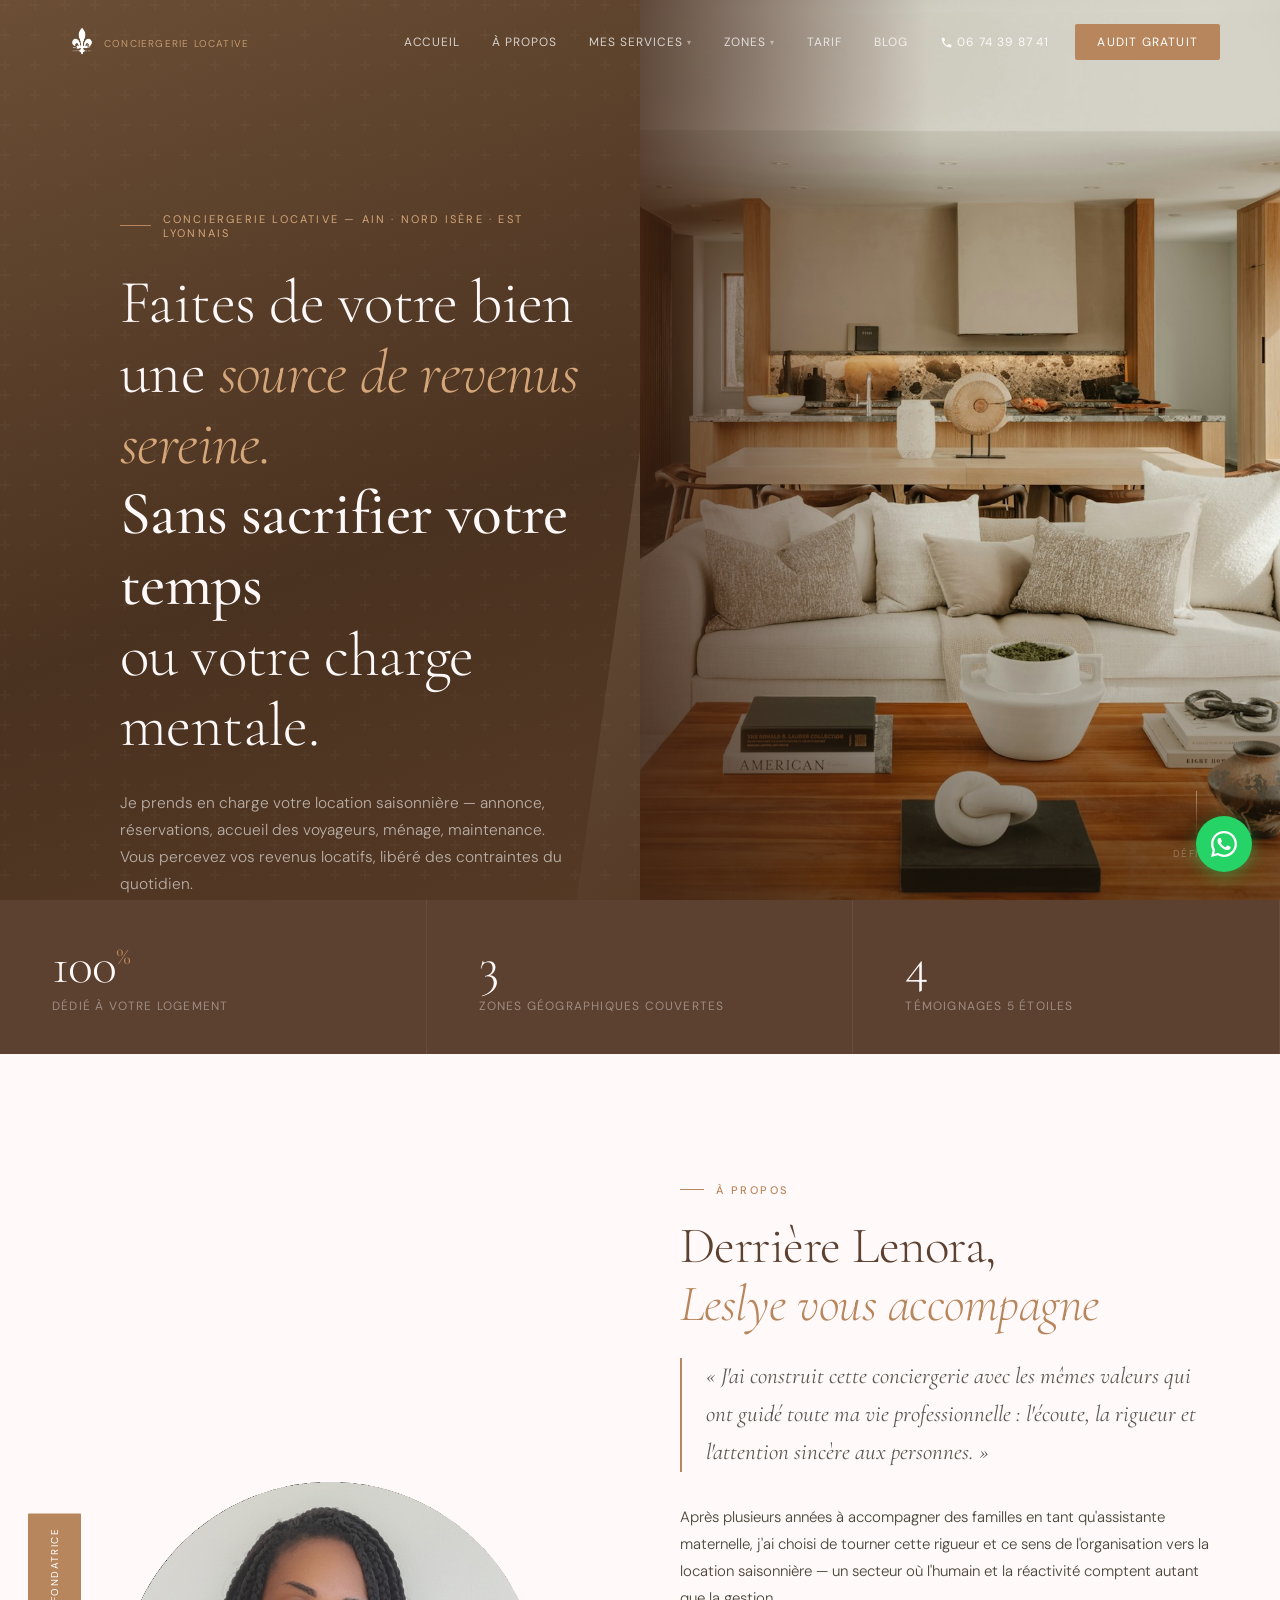
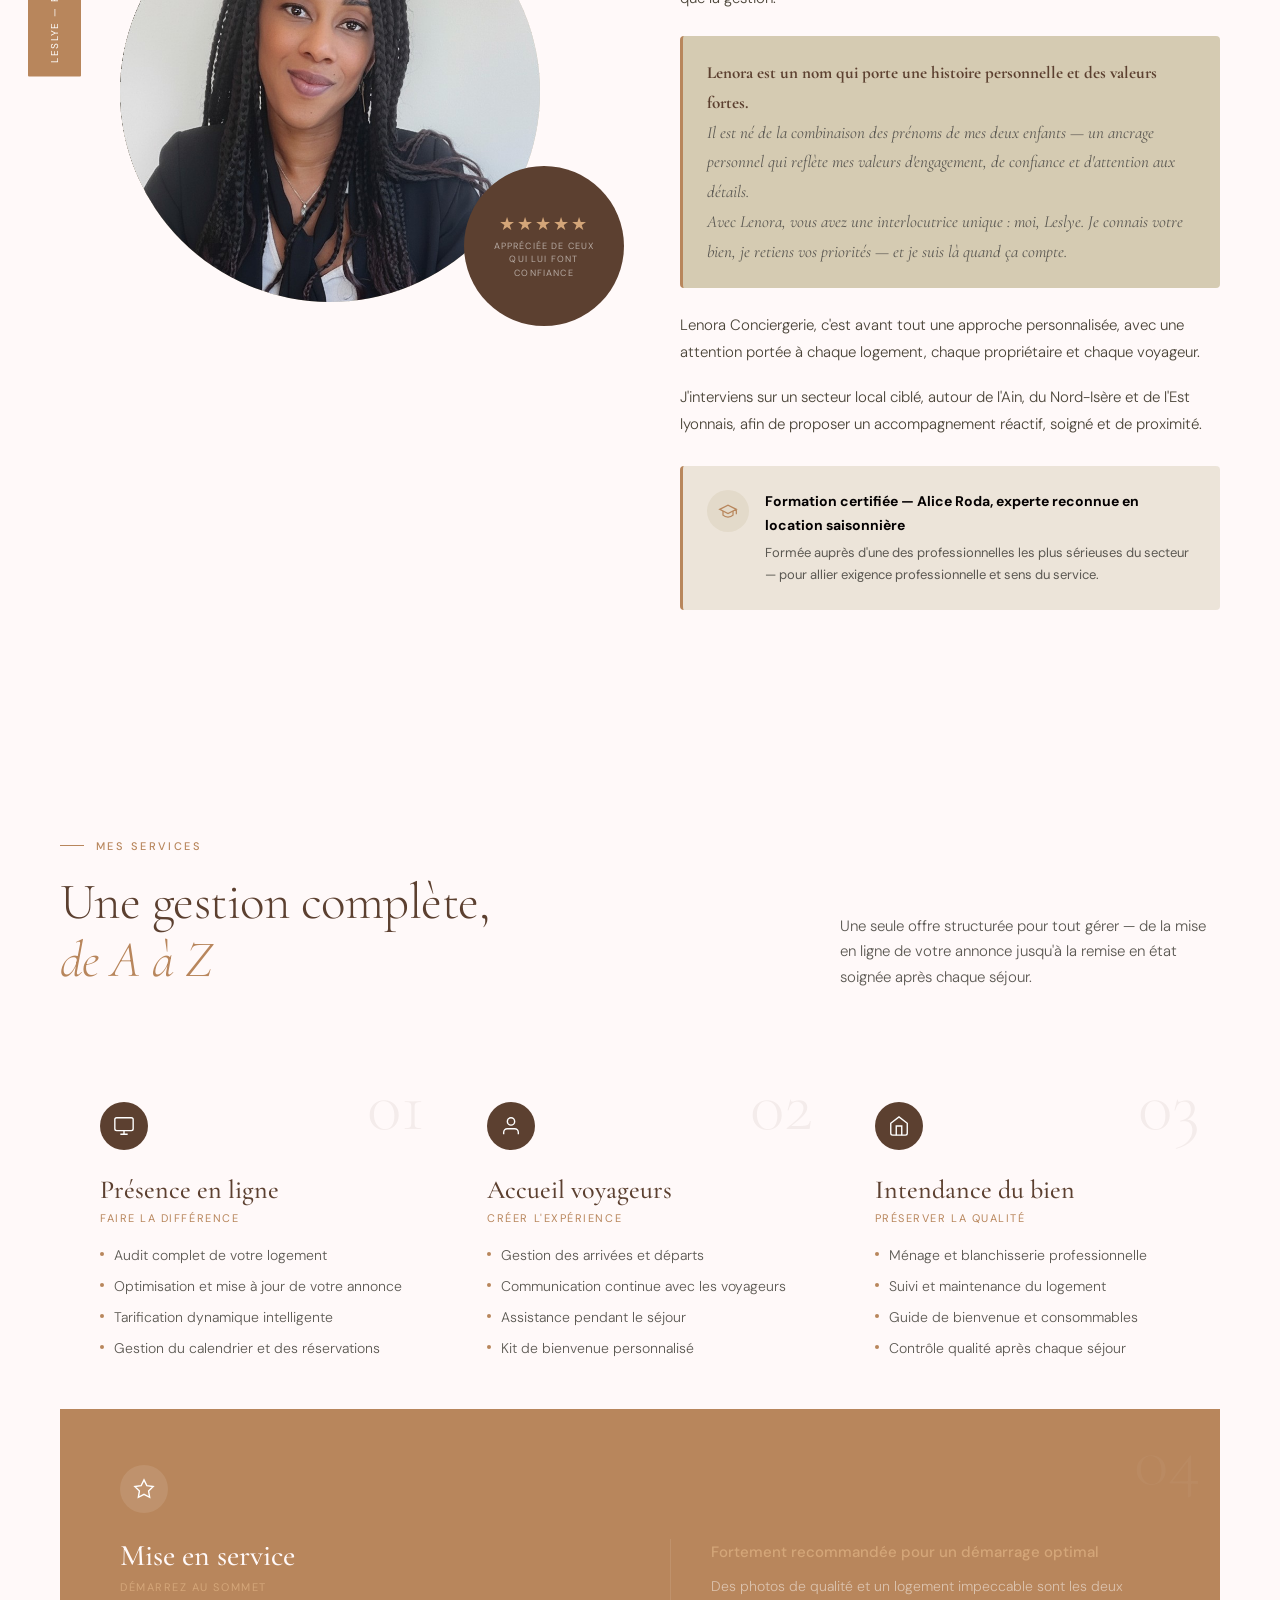
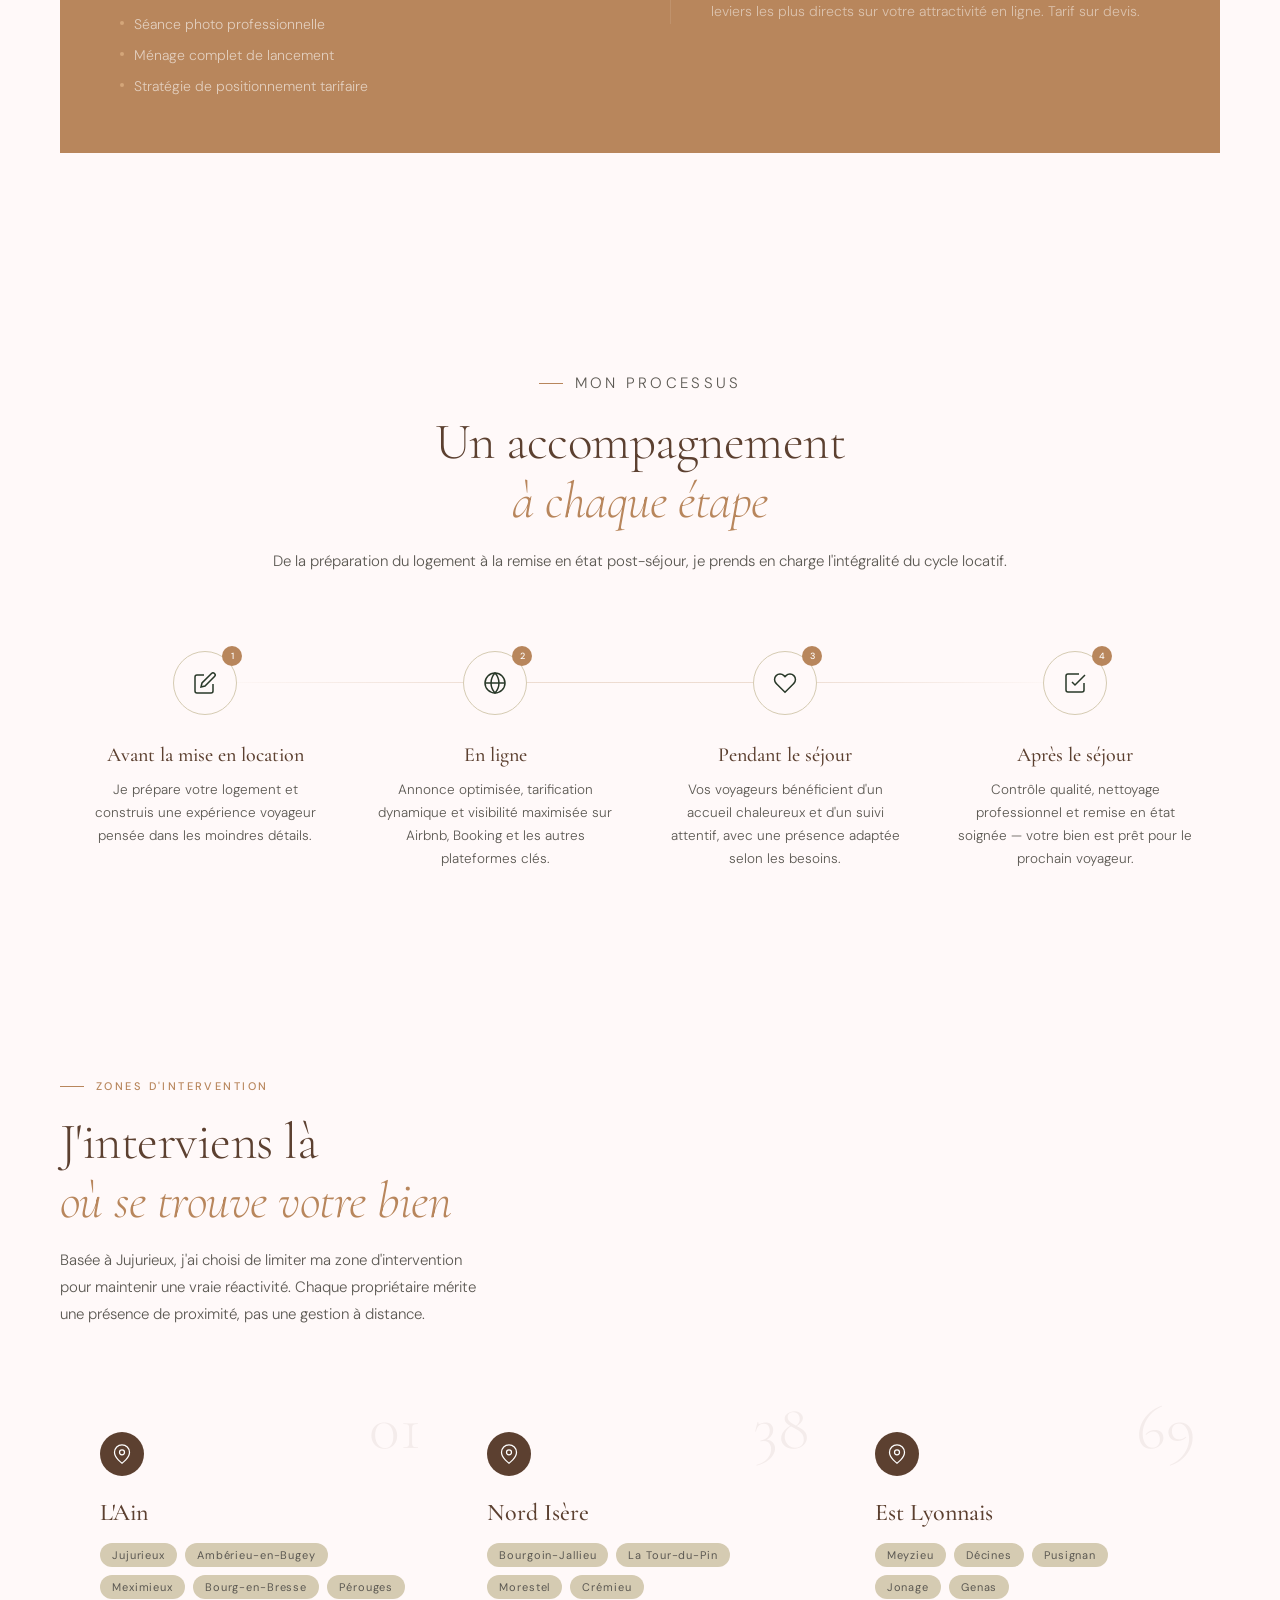
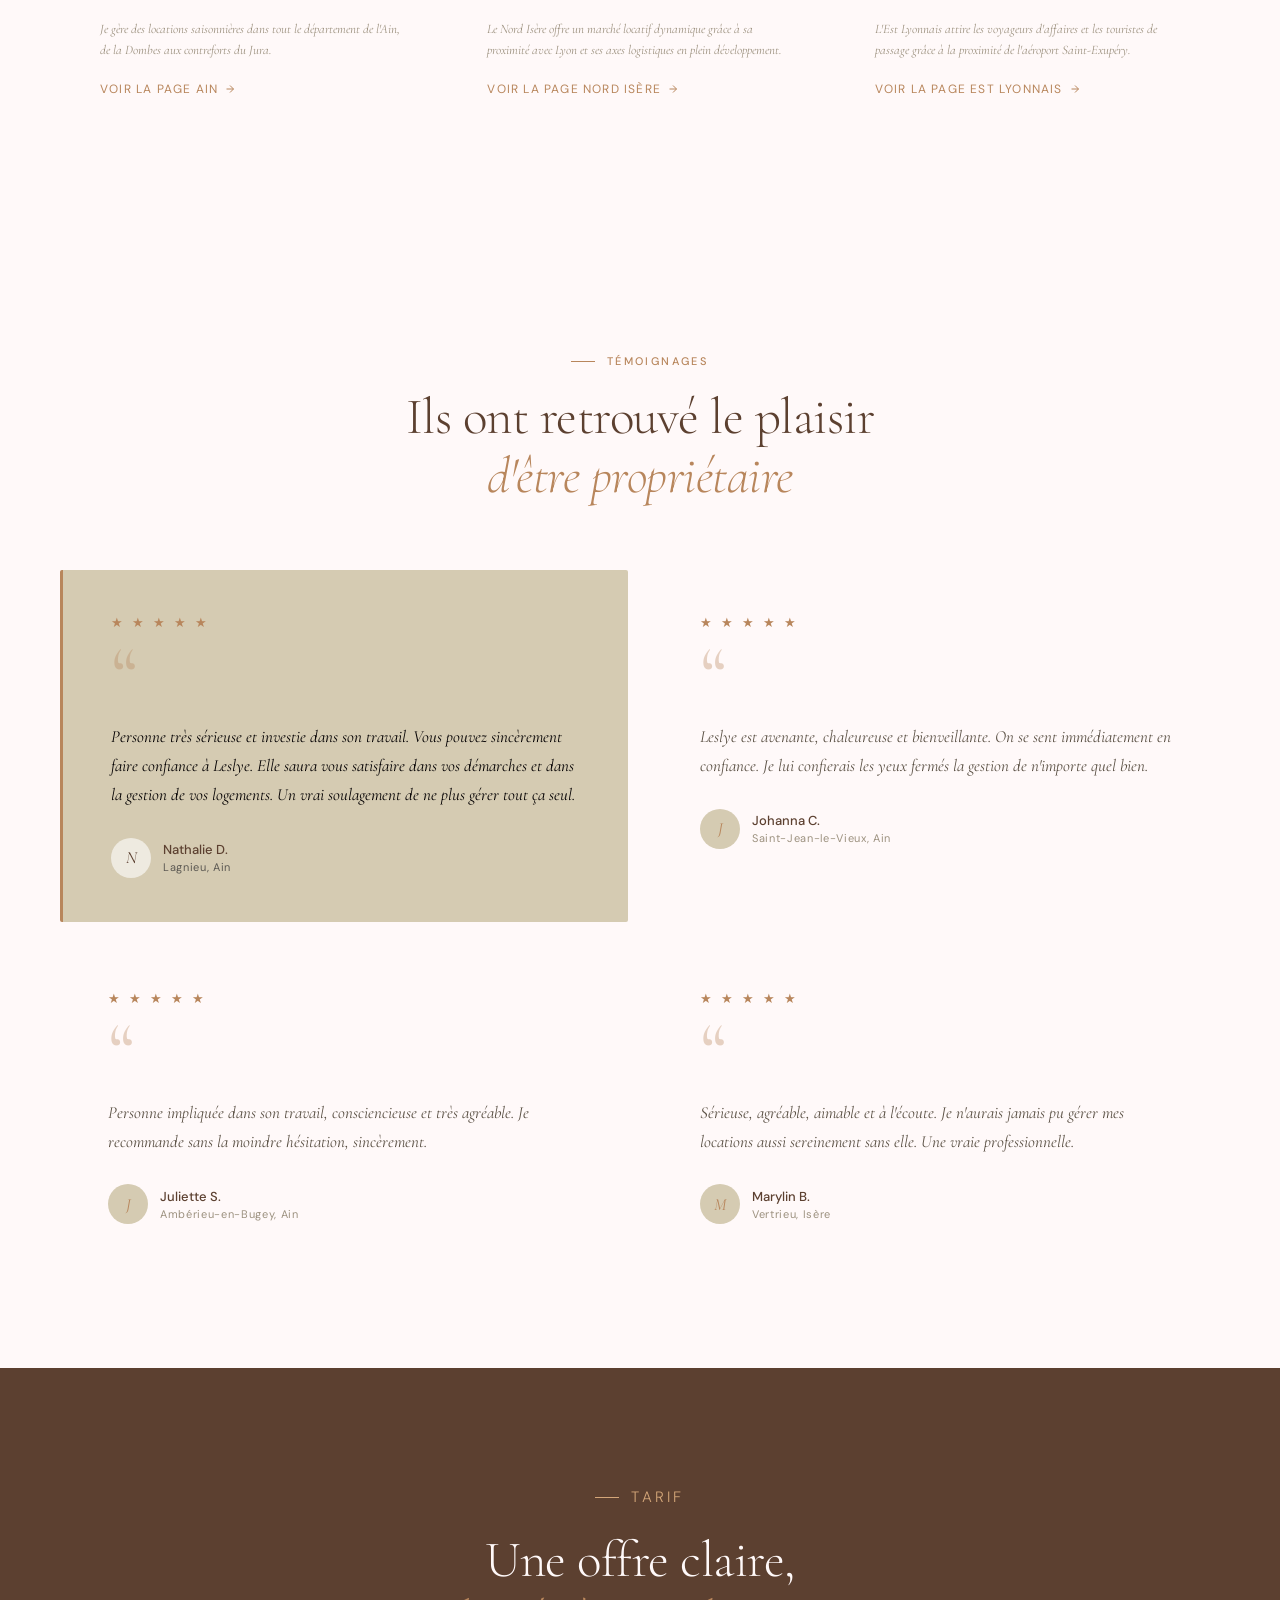
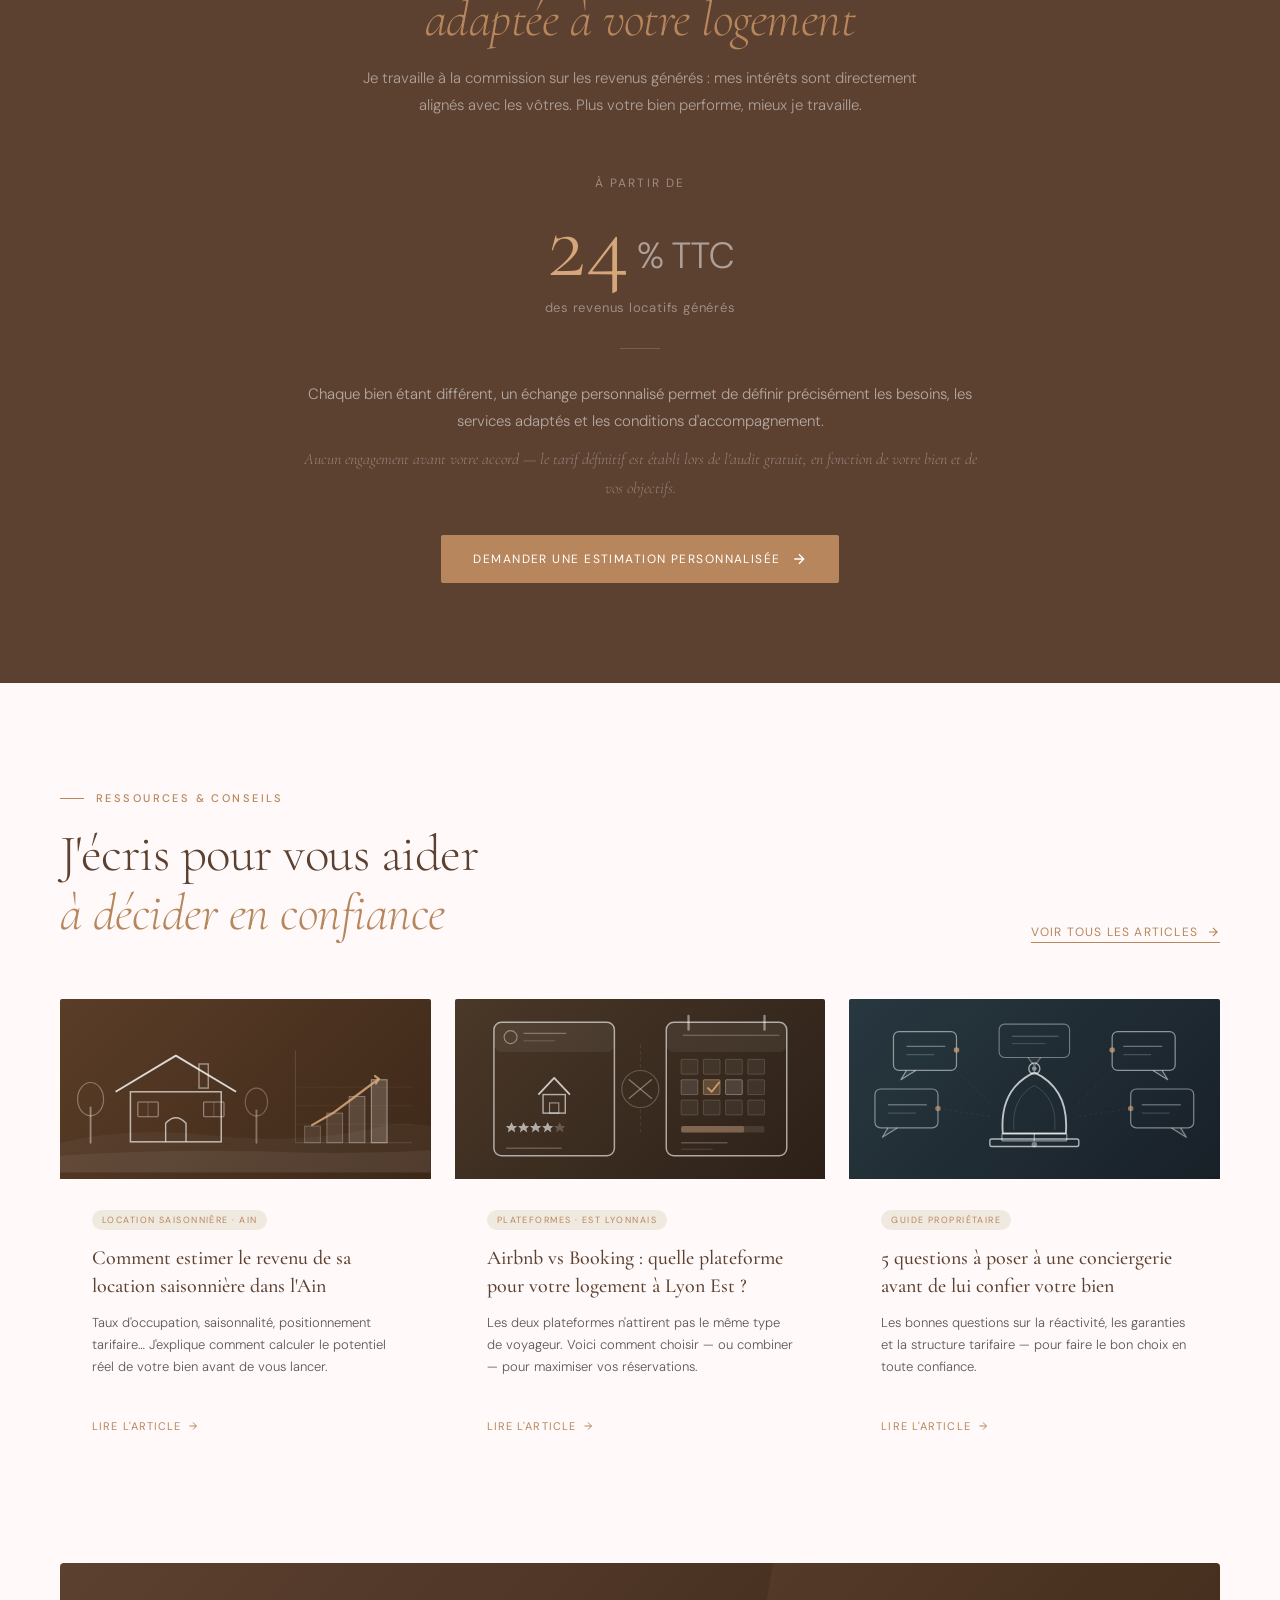
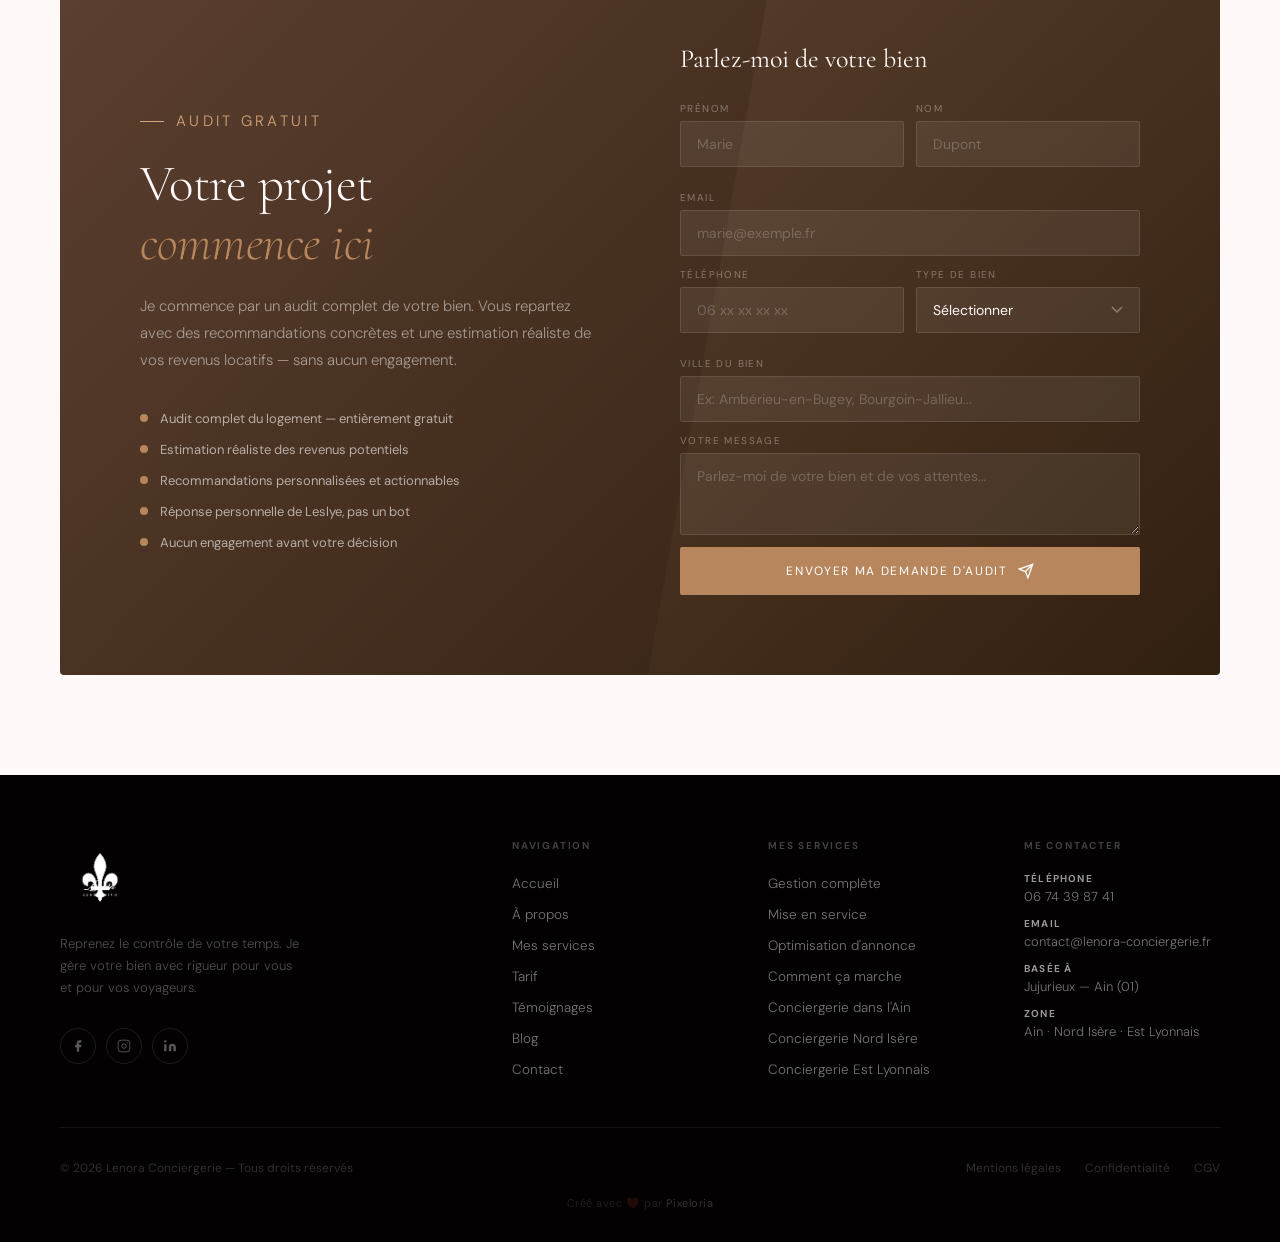
==== index.html @ e18c7d82 "fix: corrections éditoriales + cohérence palette couleurs Éditorial (transparence / crédibilité) : -" ====
<!doctype html>
<html lang="fr">
<head>
  <meta charset="UTF-8" />
  <meta name="viewport" content="width=device-width, initial-scale=1.0" />
  <title>Lenora Conciergerie | Gestion Locative Courte Durée — Ain, Nord Isère, Est Lyonnais</title>
  <meta name="description" content="Conciergerie spécialisée en location courte durée dans l'Ain, le Nord Isère et l'Est Lyonnais. Annonce, accueil voyageurs, ménage, maintenance — une gestion complète et rigoureuse. Audit gratuit." />
  <meta name="robots" content="index, follow" />
  <link rel="canonical" href="https://lenora-conciergerie.fr/" />
  <meta property="og:type" content="website" />
  <meta property="og:title" content="Lenora Conciergerie | Gestion Locative — Ain, Nord Isère, Est Lyonnais" />
  <meta property="og:description" content="Conciergerie locative pour votre location saisonnière. De l'annonce au check-out, je prends en charge chaque étape." />
  <meta property="og:url" content="https://lenora-conciergerie.fr/" />
  <meta property="og:image" content="https://lenora-conciergerie.fr/images/og-accueil.jpg" />
  <meta property="og:locale" content="fr_FR" />
  <link rel="icon" href="images/logo-square.jpg" type="image/jpeg" />
  <link rel="apple-touch-icon" href="images/logo-square.jpg" />
  <link rel="preconnect" href="https://fonts.googleapis.com" />
  <link rel="preconnect" href="https://fonts.gstatic.com" crossorigin />
  <link href="https://fonts.googleapis.com/css2?family=Cormorant+Garamond:ital,wght@0,300;0,400;0,500;0,600;1,300;1,400;1,500&family=DM+Sans:wght@300;400;500&display=swap" rel="stylesheet" />
  <link rel="stylesheet" href="styles.css" />
  <!-- Vercel Web Analytics -->
  <script>
    window.va = window.va || function () { (window.vaq = window.vaq || []).push(arguments); };
  </script>
  <script defer src="/_vercel/insights/script.js"></script>
  <script type="application/ld+json">
  {
    "@context": "https://schema.org",
    "@type": "LocalBusiness",
    "name": "Lenora Conciergerie",
    "description": "Conciergerie spécialisée en gestion de locations saisonnières dans l'Ain, le Nord Isère et l'Est Lyonnais.",
    "url": "https://lenora-conciergerie.fr",
    "telephone": "0674398741",
    "email": "contact@lenora-conciergerie.fr",
    "address": {
      "@type": "PostalAddress",
      "addressLocality": "Jujurieux",
      "addressRegion": "Ain",
      "addressCountry": "FR"
    },
    "areaServed": [
      { "@type": "AdministrativeArea", "name": "Ain" },
      { "@type": "AdministrativeArea", "name": "Nord Isère" },
      { "@type": "AdministrativeArea", "name": "Est Lyonnais" }
    ],
    "serviceType": "Conciergerie location saisonnière",
    "founder": { "@type": "Person", "name": "Leslye" },
    "sameAs": [
      "https://www.facebook.com/share/1AVm18bdvt/?mibextid=wwXIfr",
      "https://www.instagram.com/lenora.conciergerie/"
    ]
  }
  </script>
</head>
<body>

<nav id="mainNav">
  <a href="index.html" class="nav-logo">
    <img src="images/logo-full.png" alt="Lenora Conciergerie">
    <span class="nav-logo-tagline">Conciergerie locative</span>
  </a>
  <ul class="nav-links">
    <li><a href="index.html" class="active">Accueil</a></li>
    <li><a href="#about">À propos</a></li>
    <li>
      <a href="services.html">Mes services <span class="nav-arrow">&#9662;</span></a>
      <div class="nav-dropdown">
        <div class="drop-section">Prestations</div>
        <a href="services.html">Gestion complète</a>
        <a href="services.html#mise-en-service">Mise en service</a>
        <a href="services.html">Optimisation d'annonce</a>
        <a href="methode.html">Comment ça marche</a>
        <div class="drop-sep"></div>
        <a href="#tarifs">Voir les tarifs &rarr;</a>
      </div>
    </li>
    <li>
      <a href="#zones">Zones <span class="nav-arrow">&#9662;</span></a>
      <div class="nav-dropdown">
        <div class="drop-section">Pages locales SEO</div>
        <a href="ain.html">Conciergerie dans l'Ain</a>
        <a href="nord-isere.html">Conciergerie Nord Isère</a>
        <a href="est-lyonnais.html">Conciergerie Est Lyonnais</a>
      </div>
    </li>
    <li><a href="#tarifs">Tarif</a></li>
    <li><a href="#blog">Blog</a></li>
    <li><a href="tel:+33674398741" class="nav-phone"><svg width="13" height="13" viewBox="0 0 24 24" fill="currentColor" aria-hidden="true"><path d="M6.6 10.8c1.4 2.8 3.8 5.1 6.6 6.6l2.2-2.2c.3-.3.7-.4 1-.2 1.1.4 2.3.6 3.6.6.6 0 1 .4 1 1V20c0 .6-.4 1-1 1-9.4 0-17-7.6-17-17 0-.6.4-1 1-1h3.5c.6 0 1 .4 1 1 0 1.3.2 2.5.6 3.6.1.3 0 .7-.2 1L6.6 10.8z"/></svg>06 74 39 87 41</a></li>
    <li><a href="contact.html" class="nav-cta">Audit gratuit</a></li>
  </ul>
  <button class="nav-hamburger" id="navHamburger" aria-label="Ouvrir le menu" aria-expanded="false">
    <span></span><span></span><span></span>
  </button>
</nav>

<div class="nav-mobile-overlay" id="mobileOverlay">
  <ul class="nav-mobile-links">
    <li><a href="index.html" onclick="closeMobile()">Accueil</a></li>
    <li><a href="#about" onclick="closeMobile()">À propos</a></li>
    <li>
      <a href="services.html" onclick="toggleMobileSub(event,'sub-services')">
        Mes services <span class="mobile-chevron" id="chev-services">&#9662;</span>
      </a>
      <div class="mobile-sub" id="sub-services">
        <a href="services.html" onclick="closeMobile()">Gestion complète</a>
        <a href="services.html#mise-en-service" onclick="closeMobile()">Mise en service</a>
        <a href="services.html" onclick="closeMobile()">Optimisation d'annonce</a>
        <a href="methode.html" onclick="closeMobile()">Comment ça marche</a>
        <a href="#tarifs" onclick="closeMobile()">Voir les tarifs</a>
      </div>
    </li>
    <li>
      <a href="#zones" onclick="toggleMobileSub(event,'sub-zones')">
        Zones <span class="mobile-chevron" id="chev-zones">&#9662;</span>
      </a>
      <div class="mobile-sub" id="sub-zones">
        <a href="ain.html" onclick="closeMobile()">Conciergerie dans l'Ain</a>
        <a href="nord-isere.html" onclick="closeMobile()">Conciergerie Nord Isère</a>
        <a href="est-lyonnais.html" onclick="closeMobile()">Conciergerie Est Lyonnais</a>
      </div>
    </li>
    <li><a href="#tarifs" onclick="closeMobile()">Tarif</a></li>
    <li><a href="#blog" onclick="closeMobile()">Blog</a></li>
  </ul>
  <a href="contact.html" class="nav-mobile-cta" onclick="closeMobile()">
    Audit gratuit
    <svg width="14" height="14" viewBox="0 0 24 24" fill="none" stroke="currentColor" stroke-width="2"><path d="M5 12h14M12 5l7 7-7 7"/></svg>
  </a>
</div>
<section class="hero">
  <div class="hero-bg"></div>
  <div class="hero-image-block">
    <img src="images/hero-property.jpg" alt="Logement chaleureux géré par Lenora Conciergerie" class="hero-property-img">
  </div>
  <div class="hero-content">
    <p class="hero-eyebrow">Conciergerie locative — Ain · Nord Isère · Est Lyonnais</p>
    <h1>Faites de votre bien<br>une <em>source de revenus sereine.</em><br><strong>Sans sacrifier votre temps</strong><br>ou votre charge mentale.</h1>
    <p class="hero-sub">Je prends en charge votre location saisonnière — annonce, réservations, accueil des voyageurs, ménage, maintenance. Vous percevez vos revenus locatifs, libéré des contraintes du quotidien.</p>
    <div class="hero-actions">
      <a href="contact.html" class="btn-primary">
        Demander mon audit gratuit
        <svg width="16" height="16" viewBox="0 0 24 24" fill="none" stroke="currentColor" stroke-width="2"><path d="M5 12h14M12 5l7 7-7 7"/></svg>
      </a>
      <a href="#about" class="btn-ghost">Découvrir mon histoire</a>
    </div>
  </div>
  <div class="hero-scroll"><div class="scroll-line"></div>Défiler</div>
</section>

<div class="stats-strip">
  <div class="stat-item">
    <div class="stat-num">100<sup>%</sup></div>
    <div class="stat-label">Dédié à votre logement</div>
  </div>
  <div class="stat-item">
    <div class="stat-num">3</div>
    <div class="stat-label">Zones géographiques couvertes</div>
  </div>
  <div class="stat-item">
    <div class="stat-num">4</div>
    <div class="stat-label">témoignages 5 étoiles</div>
  </div>
</div>
<section class="about" id="about">
  <div class="about-image-col">
    <div class="about-label-block">Leslye — Fondatrice</div>
    <div class="about-portrait">
      <img src="images/leslye-portrait.jpg" alt="Leslye Consel, fondatrice de Lenora Conciergerie" class="about-portrait-img">
    </div>
    <div class="about-badge">
      <div class="about-badge-stars">&#9733;&#9733;&#9733;&#9733;&#9733;</div>
      <div class="about-badge-label">Appréciée de ceux<br>qui lui font confiance</div>
    </div>
  </div>
  <div class="about-content">
    <p class="section-label">À propos</p>
    <h2 class="serif">Derrière Lenora,<br><em>Leslye vous accompagne</em></h2>
    <p class="about-intro">« J'ai construit cette conciergerie avec les mêmes valeurs qui ont guidé toute ma vie professionnelle : l'écoute, la rigueur et l'attention sincère aux personnes. »</p>
    <p class="about-body">Après plusieurs années à accompagner des familles en tant qu'assistante maternelle, j'ai choisi de tourner cette rigueur et ce sens de l'organisation vers la location saisonnière — un secteur où l'humain et la réactivité comptent autant que la gestion.</p>
    <div class="about-name-story">
      <p><strong>Lenora est un nom qui porte une histoire personnelle et des valeurs fortes.</strong></p>
      <p>Il est né de la combinaison des prénoms de mes deux enfants — un ancrage personnel qui reflète mes valeurs d'engagement, de confiance et d'attention aux détails.</p>
      <p>Avec Lenora, vous avez une interlocutrice unique : moi, Leslye. Je connais votre bien, je retiens vos priorités — et je suis là quand ça compte.</p>
    </div>
    <p class="about-body">Lenora Conciergerie, c'est avant tout une approche personnalisée, avec une attention portée à chaque logement, chaque propriétaire et chaque voyageur.</p>
    <p class="about-body">J'interviens sur un secteur local ciblé, autour de l'Ain, du Nord-Isère et de l'Est lyonnais, afin de proposer un accompagnement réactif, soigné et de proximité.</p>
    <div class="about-formation">
      <div class="formation-icon">
        <svg width="20" height="20" viewBox="0 0 24 24" fill="none" stroke="currentColor" stroke-width="1.5">
          <path d="M22 10v6M2 10l10-5 10 5-10 5z"/><path d="M6 12v5c3 3 9 3 12 0v-5"/>
        </svg>
      </div>
      <div class="formation-text">
        <strong>Formation certifiée — Alice Roda, experte reconnue en location saisonnière</strong>
        Formée auprès d'une des professionnelles les plus sérieuses du secteur — pour allier exigence professionnelle et sens du service.
      </div>
    </div>
  </div>
</section>
<section class="services" id="services">
  <div class="services-header">
    <div>
      <p class="section-label">Mes services</p>
      <h2 class="serif">Une gestion complète,<br><em>de A à Z</em></h2>
    </div>
    <p class="services-sub">Une seule offre structurée pour tout gérer — de la mise en ligne de votre annonce jusqu'à la remise en état soignée après chaque séjour.</p>
  </div>
  <div class="services-grid">
    <div class="service-card">
      <div class="service-num">01</div>
      <div class="service-icon">
        <svg width="22" height="22" viewBox="0 0 24 24" fill="none" stroke="white" stroke-width="1.5"><rect x="2" y="3" width="20" height="14" rx="2"/><path d="M8 21h8M12 17v4"/></svg>
      </div>
      <h3>Présence en ligne</h3>
      <p class="service-sub-label">Faire la différence</p>
      <ul class="service-list">
        <li>Audit complet de votre logement</li>
        <li>Optimisation et mise à jour de votre annonce</li>
        <li>Tarification dynamique intelligente</li>
        <li>Gestion du calendrier et des réservations</li>
      </ul>
    </div>
    <div class="service-card">
      <div class="service-num">02</div>
      <div class="service-icon">
        <svg width="22" height="22" viewBox="0 0 24 24" fill="none" stroke="white" stroke-width="1.5"><path d="M20 21v-2a4 4 0 0 0-4-4H8a4 4 0 0 0-4 4v2"/><circle cx="12" cy="7" r="4"/></svg>
      </div>
      <h3>Accueil voyageurs</h3>
      <p class="service-sub-label">Créer l'expérience</p>
      <ul class="service-list">
        <li>Gestion des arrivées et départs</li>
        <li>Communication continue avec les voyageurs</li>
        <li>Assistance pendant le séjour</li>
        <li>Kit de bienvenue personnalisé</li>
      </ul>
    </div>
    <div class="service-card">
      <div class="service-num">03</div>
      <div class="service-icon">
        <svg width="22" height="22" viewBox="0 0 24 24" fill="none" stroke="white" stroke-width="1.5"><path d="M3 9l9-7 9 7v11a2 2 0 0 1-2 2H5a2 2 0 0 1-2-2z"/><polyline points="9,22 9,12 15,12 15,22"/></svg>
      </div>
      <h3>Intendance du bien</h3>
      <p class="service-sub-label">Préserver la qualité</p>
      <ul class="service-list">
        <li>Ménage et blanchisserie professionnelle</li>
        <li>Suivi et maintenance du logement</li>
        <li>Guide de bienvenue et consommables</li>
        <li>Contrôle qualité après chaque séjour</li>
      </ul>
    </div>
    <div class="service-card service-card-wide" id="mise-en-service">
      <div>
        <div class="service-num">04</div>
        <div class="service-icon" style="background:rgba(255,255,255,0.1);">
          <svg width="22" height="22" viewBox="0 0 24 24" fill="none" stroke="white" stroke-width="1.5"><polygon points="12,2 15.09,8.26 22,9.27 17,14.14 18.18,21.02 12,17.77 5.82,21.02 7,14.14 2,9.27 8.91,8.26"/></svg>
        </div>
        <h3>Mise en service</h3>
        <p class="service-sub-label">Démarrez au sommet</p>
        <ul class="service-list">
          <li>Séance photo professionnelle</li>
          <li>Ménage complet de lancement</li>
          <li>Stratégie de positionnement tarifaire</li>
        </ul>
      </div>
      <div class="wide-right">
        <strong>Fortement recommandée pour un démarrage optimal</strong>
        Des photos de qualité et un logement impeccable sont les deux leviers les plus directs sur votre attractivité en ligne. Tarif sur devis.
      </div>
    </div>
  </div>
</section>
<section class="process" id="process">
  <div class="process-header">
    <p class="section-label">Mon processus</p>
    <h2 class="serif">Un accompagnement<br><em>à chaque étape</em></h2>
    <p>De la préparation du logement à la remise en état post-séjour, je prends en charge l'intégralité du cycle locatif.</p>
  </div>
  <div class="process-steps">
    <div class="process-step">
      <div class="step-circle">
        <span class="step-num">1</span>
        <svg width="24" height="24" viewBox="0 0 24 24" fill="none" stroke="#283828" stroke-width="1.5"><path d="M11 4H4a2 2 0 0 0-2 2v14a2 2 0 0 0 2 2h14a2 2 0 0 0 2-2v-7"/><path d="M18.5 2.5a2.121 2.121 0 0 1 3 3L12 15l-4 1 1-4 9.5-9.5z"/></svg>
      </div>
      <h4>Avant la mise en location</h4>
      <p>Je prépare votre logement et construis une expérience voyageur pensée dans les moindres détails.</p>
    </div>
    <div class="process-step">
      <div class="step-circle">
        <span class="step-num">2</span>
        <svg width="24" height="24" viewBox="0 0 24 24" fill="none" stroke="#283828" stroke-width="1.5"><circle cx="12" cy="12" r="10"/><path d="M2 12h20M12 2a15.3 15.3 0 0 1 4 10 15.3 15.3 0 0 1-4 10 15.3 15.3 0 0 1-4-10 15.3 15.3 0 0 1 4-10z"/></svg>
      </div>
      <h4>En ligne</h4>
      <p>Annonce optimisée, tarification dynamique et visibilité maximisée sur Airbnb, Booking et les autres plateformes clés.</p>
    </div>
    <div class="process-step">
      <div class="step-circle">
        <span class="step-num">3</span>
        <svg width="24" height="24" viewBox="0 0 24 24" fill="none" stroke="#283828" stroke-width="1.5"><path d="M20.84 4.61a5.5 5.5 0 0 0-7.78 0L12 5.67l-1.06-1.06a5.5 5.5 0 0 0-7.78 7.78l1.06 1.06L12 21.23l7.78-7.78 1.06-1.06a5.5 5.5 0 0 0 0-7.78z"/></svg>
      </div>
      <h4>Pendant le séjour</h4>
      <p>Vos voyageurs bénéficient d'un accueil chaleureux et d'un suivi attentif, avec une présence adaptée selon les besoins.</p>
    </div>
    <div class="process-step">
      <div class="step-circle">
        <span class="step-num">4</span>
        <svg width="24" height="24" viewBox="0 0 24 24" fill="none" stroke="#283828" stroke-width="1.5"><polyline points="9,11 12,14 22,4"/><path d="M21 12v7a2 2 0 0 1-2 2H5a2 2 0 0 1-2-2V5a2 2 0 0 1 2-2h11"/></svg>
      </div>
      <h4>Après le séjour</h4>
      <p>Contrôle qualité, nettoyage professionnel et remise en état soignée — votre bien est prêt pour le prochain voyageur.</p>
    </div>
  </div>
</section>

<section class="zones" id="zones">
  <div class="zones-header">
    <div>
      <p class="section-label">Zones d'intervention</p>
      <h2 class="serif">J'interviens là<br><em>où se trouve votre bien</em></h2>
      <p class="zones-intro">Basée à Jujurieux, j'ai choisi de limiter ma zone d'intervention pour maintenir une vraie réactivité. Chaque propriétaire mérite une présence de proximité, pas une gestion à distance.</p>
    </div>
  </div>
  <div class="zones-grid">
    <div class="zone-card">
      <div class="zone-dept">01</div>
      <div class="zone-icon">
        <svg width="20" height="20" viewBox="0 0 24 24" fill="none" stroke="white" stroke-width="1.5"><path d="M21 10c0 7-9 13-9 13s-9-6-9-13a9 9 0 0 1 18 0z"/><circle cx="12" cy="10" r="3"/></svg>
      </div>
      <h3>L'Ain</h3>
      <div class="zone-cities">
        <span class="zone-city">Jujurieux</span>
        <span class="zone-city">Ambérieu-en-Bugey</span>
        <span class="zone-city">Meximieux</span>
        <span class="zone-city">Bourg-en-Bresse</span>
        <span class="zone-city">Pérouges</span>
      </div>
      <p class="zone-seo-note">Je gère des locations saisonnières dans tout le département de l'Ain, de la Dombes aux contreforts du Jura.</p>
      <a href="ain.html" class="zone-link">Voir la page Ain <svg width="12" height="12" viewBox="0 0 24 24" fill="none" stroke="currentColor" stroke-width="2"><path d="M5 12h14M12 5l7 7-7 7"/></svg></a>
    </div>
    <div class="zone-card">
      <div class="zone-dept">38</div>
      <div class="zone-icon">
        <svg width="20" height="20" viewBox="0 0 24 24" fill="none" stroke="white" stroke-width="1.5"><path d="M21 10c0 7-9 13-9 13s-9-6-9-13a9 9 0 0 1 18 0z"/><circle cx="12" cy="10" r="3"/></svg>
      </div>
      <h3>Nord Isère</h3>
      <div class="zone-cities">
        <span class="zone-city">Bourgoin-Jallieu</span>
        <span class="zone-city">La Tour-du-Pin</span>
        <span class="zone-city">Morestel</span>
        <span class="zone-city">Crémieu</span>
      </div>
      <p class="zone-seo-note">Le Nord Isère offre un marché locatif dynamique grâce à sa proximité avec Lyon et ses axes logistiques en plein développement.</p>
      <a href="nord-isere.html" class="zone-link">Voir la page Nord Isère <svg width="12" height="12" viewBox="0 0 24 24" fill="none" stroke="currentColor" stroke-width="2"><path d="M5 12h14M12 5l7 7-7 7"/></svg></a>
    </div>
    <div class="zone-card">
      <div class="zone-dept">69</div>
      <div class="zone-icon">
        <svg width="20" height="20" viewBox="0 0 24 24" fill="none" stroke="white" stroke-width="1.5"><path d="M21 10c0 7-9 13-9 13s-9-6-9-13a9 9 0 0 1 18 0z"/><circle cx="12" cy="10" r="3"/></svg>
      </div>
      <h3>Est Lyonnais</h3>
      <div class="zone-cities">
        <span class="zone-city">Meyzieu</span>
        <span class="zone-city">Décines</span>
        <span class="zone-city">Pusignan</span>
        <span class="zone-city">Jonage</span>
        <span class="zone-city">Genas</span>
      </div>
      <p class="zone-seo-note">L'Est Lyonnais attire les voyageurs d'affaires et les touristes de passage grâce à la proximité de l'aéroport Saint-Exupéry.</p>
      <a href="est-lyonnais.html" class="zone-link">Voir la page Est Lyonnais <svg width="12" height="12" viewBox="0 0 24 24" fill="none" stroke="currentColor" stroke-width="2"><path d="M5 12h14M12 5l7 7-7 7"/></svg></a>
    </div>
  </div>
</section>
<section class="testimonials" id="avis">
  <div class="testimonials-header">
    <p class="section-label">Témoignages</p>
    <h2 class="serif">Ils ont retrouvé le plaisir<br><em>d'être propriétaire</em></h2>
  </div>
  <div class="testimonials-grid">
    <div class="testimonial-card featured">
      <div class="stars">&#9733; &#9733; &#9733; &#9733; &#9733;</div>
      <span class="quote-mark">“</span>
      <p class="testimonial-text">Personne très sérieuse et investie dans son travail. Vous pouvez sincèrement faire confiance à Leslye. Elle saura vous satisfaire dans vos démarches et dans la gestion de vos logements. Un vrai soulagement de ne plus gérer tout ça seul.</p>
      <div class="testimonial-author">
        <div class="author-avatar">N</div>
        <div>
          <div class="testimonial-name">Nathalie D.</div>
          <div class="testimonial-role">Lagnieu, Ain</div>
        </div>
      </div>
    </div>
    <div class="testimonial-card">
      <div class="stars">&#9733; &#9733; &#9733; &#9733; &#9733;</div>
      <span class="quote-mark">“</span>
      <p class="testimonial-text">Leslye est avenante, chaleureuse et bienveillante. On se sent immédiatement en confiance. Je lui confierais les yeux fermés la gestion de n'importe quel bien.</p>
      <div class="testimonial-author">
        <div class="author-avatar">J</div>
        <div>
          <div class="testimonial-name">Johanna C.</div>
          <div class="testimonial-role">Saint-Jean-le-Vieux, Ain</div>
        </div>
      </div>
    </div>
    <div class="testimonial-card">
      <div class="stars">&#9733; &#9733; &#9733; &#9733; &#9733;</div>
      <span class="quote-mark">“</span>
      <p class="testimonial-text">Personne impliquée dans son travail, consciencieuse et très agréable. Je recommande sans la moindre hésitation, sincèrement.</p>
      <div class="testimonial-author">
        <div class="author-avatar">J</div>
        <div>
          <div class="testimonial-name">Juliette S.</div>
          <div class="testimonial-role">Ambérieu-en-Bugey, Ain</div>
        </div>
      </div>
    </div>
    <div class="testimonial-card">
      <div class="stars">&#9733; &#9733; &#9733; &#9733; &#9733;</div>
      <span class="quote-mark">“</span>
      <p class="testimonial-text">Sérieuse, agréable, aimable et à l'écoute. Je n'aurais jamais pu gérer mes locations aussi sereinement sans elle. Une vraie professionnelle.</p>
      <div class="testimonial-author">
        <div class="author-avatar">M</div>
        <div>
          <div class="testimonial-name">Marylin B.</div>
          <div class="testimonial-role">Vertrieu, Isère</div>
        </div>
      </div>
    </div>
  </div>
</section>

<section class="tarifs" id="tarifs">
  <div class="tarifs-header">
    <p class="section-label">Tarif</p>
    <h2 class="serif">Une offre claire,<br><em>adaptée à votre logement</em></h2>
    <p>Je travaille à la commission sur les revenus générés : mes intérêts sont directement alignés avec les vôtres. Plus votre bien performe, mieux je travaille.</p>
  </div>
  <div class="tarif-offer">
    <div class="tarif-offer-price">
      <span class="tarif-offer-from">À partir de</span>
      <strong class="tarif-offer-number">24<small>&nbsp;% TTC</small></strong>
      <span class="tarif-offer-base">des revenus locatifs générés</span>
    </div>
    <div class="tarif-offer-sep"></div>
    <div class="tarif-offer-text">
      <p>Chaque bien étant différent, un échange personnalisé permet de définir précisément les besoins, les services adaptés et les conditions d'accompagnement.</p>
      <p>Aucun engagement avant votre accord — le tarif définitif est établi lors de l'audit gratuit, en fonction de votre bien et de vos objectifs.</p>
    </div>
    <a href="contact.html" class="btn-primary">
      Demander une estimation personnalisée
      <svg width="16" height="16" viewBox="0 0 24 24" fill="none" stroke="currentColor" stroke-width="2"><path d="M5 12h14M12 5l7 7-7 7"/></svg>
    </a>
  </div>
</section>

<section class="blog" id="blog">
  <div class="blog-header">
    <div>
      <p class="section-label">Ressources &amp; Conseils</p>
      <h2 class="serif">J'écris pour vous aider<br><em>à décider en confiance</em></h2>
    </div>
    <a href="index.html#blog" class="blog-link-all">Voir tous les articles <svg width="14" height="14" viewBox="0 0 24 24" fill="none" stroke="currentColor" stroke-width="2"><path d="M5 12h14M12 5l7 7-7 7"/></svg></a>
  </div>
  <div class="blog-grid">
    <div class="blog-card">
      <div class="blog-thumb">
        <svg class="blog-illus" viewBox="0 0 400 180" xmlns="http://www.w3.org/2000/svg" fill="none" aria-hidden="true">
          <!-- Hills -->
          <path d="M0 148 Q80 130 160 140 Q260 150 340 132 Q370 124 400 130 L400 180 L0 180Z" fill="white" fill-opacity="0.04"/>
          <path d="M0 162 Q120 154 240 158 Q320 161 400 156 L400 180 L0 180Z" fill="white" fill-opacity="0.06"/>
          <!-- Left tree -->
          <line x1="33" y1="148" x2="33" y2="110" stroke="white" stroke-opacity="0.4" stroke-width="2" stroke-linecap="round"/>
          <ellipse cx="33" cy="101" rx="14" ry="18" stroke="white" stroke-opacity="0.32" stroke-width="1.3"/>
          <!-- House body -->
          <rect x="76" y="93" width="98" height="54" stroke="white" stroke-opacity="0.65" stroke-width="1.6"/>
          <!-- Roof -->
          <path d="M60 93 L125 54 L190 93" stroke="white" stroke-opacity="0.8" stroke-width="2" stroke-linejoin="round"/>
          <!-- Chimney -->
          <rect x="150" y="63" width="10" height="26" stroke="white" stroke-opacity="0.48" stroke-width="1.5"/>
          <!-- Door arch -->
          <path d="M114 147 L114 127 Q125 115 136 127 L136 147" stroke="white" stroke-opacity="0.65" stroke-width="1.5" stroke-linejoin="round"/>
          <!-- Windows -->
          <rect x="84" y="104" width="22" height="16" rx="1" stroke="white" stroke-opacity="0.44" stroke-width="1.2"/>
          <line x1="95" y1="104" x2="95" y2="120" stroke="white" stroke-opacity="0.28" stroke-width="0.8"/>
          <rect x="155" y="104" width="22" height="16" rx="1" stroke="white" stroke-opacity="0.44" stroke-width="1.2"/>
          <line x1="166" y1="104" x2="166" y2="120" stroke="white" stroke-opacity="0.28" stroke-width="0.8"/>
          <!-- Right tree -->
          <line x1="212" y1="148" x2="212" y2="113" stroke="white" stroke-opacity="0.32" stroke-width="2" stroke-linecap="round"/>
          <ellipse cx="212" cy="104" rx="12" ry="15" stroke="white" stroke-opacity="0.26" stroke-width="1.2"/>
          <!-- Chart: axes -->
          <line x1="254" y1="48" x2="254" y2="148" stroke="white" stroke-opacity="0.18" stroke-width="0.8"/>
          <line x1="254" y1="148" x2="380" y2="148" stroke="white" stroke-opacity="0.18" stroke-width="0.8"/>
          <!-- Grid -->
          <line x1="254" y1="128" x2="380" y2="128" stroke="white" stroke-opacity="0.08" stroke-width="0.6"/>
          <line x1="254" y1="108" x2="380" y2="108" stroke="white" stroke-opacity="0.08" stroke-width="0.6"/>
          <line x1="254" y1="88" x2="380" y2="88" stroke="white" stroke-opacity="0.08" stroke-width="0.6"/>
          <!-- Bars -->
          <rect x="264" y="130" width="17" height="18" fill="white" fill-opacity="0.08" stroke="white" stroke-opacity="0.25" stroke-width="1"/>
          <rect x="288" y="116" width="17" height="32" fill="white" fill-opacity="0.1" stroke="white" stroke-opacity="0.3" stroke-width="1"/>
          <rect x="312" y="98" width="17" height="50" fill="white" fill-opacity="0.13" stroke="white" stroke-opacity="0.35" stroke-width="1"/>
          <rect x="336" y="80" width="17" height="68" fill="white" fill-opacity="0.17" stroke="white" stroke-opacity="0.42" stroke-width="1.2"/>
          <!-- Trend line copper -->
          <path d="M272 129 L296 115 L320 97 L344 79" stroke="#D4A679" stroke-width="2.4" stroke-linecap="round" stroke-linejoin="round" opacity="0.88"/>
          <path d="M340 76 L344 79 L341 84" stroke="#D4A679" stroke-width="2.4" stroke-linecap="round" stroke-linejoin="round" opacity="0.88"/>
        </svg>
      </div>
      <div class="blog-card-body">
        <span class="blog-tag">Location saisonnière · Ain</span>
        <h4>Comment estimer le revenu de sa location saisonnière dans l'Ain</h4>
        <p>Taux d'occupation, saisonnalité, positionnement tarifaire… J'explique comment calculer le potentiel réel de votre bien avant de vous lancer.</p>
      </div>
      <div class="blog-card-footer"><a href="blog-estimer-revenu-ain.html" class="blog-read">Lire l'article <svg width="12" height="12" viewBox="0 0 24 24" fill="none" stroke="currentColor" stroke-width="2"><path d="M5 12h14M12 5l7 7-7 7"/></svg></a></div>
    </div>
    <div class="blog-card">
      <div class="blog-thumb" style="background:linear-gradient(135deg,#4A3828,#2C2018);">
        <svg class="blog-illus" viewBox="0 0 400 180" xmlns="http://www.w3.org/2000/svg" fill="none" aria-hidden="true">
          <!-- Left app card -->
          <rect x="42" y="18" width="130" height="144" rx="8" stroke="white" stroke-opacity="0.6" stroke-width="1.6"/>
          <rect x="42" y="18" width="130" height="32" rx="8" fill="white" fill-opacity="0.06"/>
          <!-- App header dots -->
          <circle cx="60" cy="34" r="7" stroke="white" stroke-opacity="0.4" stroke-width="1.2"/>
          <line x1="74" y1="30" x2="120" y2="30" stroke="white" stroke-opacity="0.3" stroke-width="1.5"/>
          <line x1="74" y1="38" x2="108" y2="38" stroke="white" stroke-opacity="0.2" stroke-width="1"/>
          <!-- House icon -->
          <path d="M90 96 L107 78 L124 96" stroke="white" stroke-opacity="0.72" stroke-width="2" stroke-linejoin="round"/>
          <rect x="95" y="96" width="24" height="20" stroke="white" stroke-opacity="0.62" stroke-width="1.5"/>
          <rect x="102" y="105" width="10" height="11" stroke="white" stroke-opacity="0.5" stroke-width="1.2"/>
          <!-- 5 small stars -->
          <path d="M59 130l2-4 2 4h4l-3 3 1 4-4-3-4 3 1-4-3-3z" fill="white" fill-opacity="0.6"/>
          <path d="M72 130l2-4 2 4h4l-3 3 1 4-4-3-4 3 1-4-3-3z" fill="white" fill-opacity="0.6"/>
          <path d="M85 130l2-4 2 4h4l-3 3 1 4-4-3-4 3 1-4-3-3z" fill="white" fill-opacity="0.6"/>
          <path d="M98 130l2-4 2 4h4l-3 3 1 4-4-3-4 3 1-4-3-3z" fill="white" fill-opacity="0.6"/>
          <path d="M111 130l2-4 2 4h4l-3 3 1 4-4-3-4 3 1-4-3-3z" fill="white" fill-opacity="0.2"/>
          <!-- Price line -->
          <line x1="55" y1="154" x2="115" y2="154" stroke="white" stroke-opacity="0.22" stroke-width="1.5"/>
          <!-- VS ring -->
          <circle cx="200" cy="90" r="20" stroke="white" stroke-opacity="0.22" stroke-width="1.2"/>
          <!-- Diagonal lines in circle suggesting comparison -->
          <line x1="188" y1="80" x2="212" y2="100" stroke="white" stroke-opacity="0.35" stroke-width="1.5" stroke-linecap="round"/>
          <line x1="212" y1="80" x2="188" y2="100" stroke="white" stroke-opacity="0.35" stroke-width="1.5" stroke-linecap="round"/>
          <!-- Dashed center line -->
          <line x1="200" y1="42" x2="200" y2="68" stroke="white" stroke-opacity="0.14" stroke-width="0.8" stroke-dasharray="4 3"/>
          <line x1="200" y1="112" x2="200" y2="138" stroke="white" stroke-opacity="0.14" stroke-width="0.8" stroke-dasharray="4 3"/>
          <!-- Right app card -->
          <rect x="228" y="18" width="130" height="144" rx="8" stroke="white" stroke-opacity="0.6" stroke-width="1.6"/>
          <rect x="228" y="18" width="130" height="32" rx="8" fill="white" fill-opacity="0.06"/>
          <!-- Calendar tabs -->
          <line x1="252" y1="11" x2="252" y2="26" stroke="white" stroke-opacity="0.45" stroke-width="2.5" stroke-linecap="round"/>
          <line x1="334" y1="11" x2="334" y2="26" stroke="white" stroke-opacity="0.45" stroke-width="2.5" stroke-linecap="round"/>
          <line x1="246" y1="32" x2="350" y2="32" stroke="white" stroke-opacity="0.3" stroke-width="1.2"/>
          <!-- Calendar grid 3×3 -->
          <rect x="244" y="58" width="18" height="16" rx="1" fill="white" fill-opacity="0.05" stroke="white" stroke-opacity="0.2" stroke-width="0.8"/>
          <rect x="268" y="58" width="18" height="16" rx="1" fill="white" fill-opacity="0.05" stroke="white" stroke-opacity="0.2" stroke-width="0.8"/>
          <rect x="292" y="58" width="18" height="16" rx="1" fill="white" fill-opacity="0.05" stroke="white" stroke-opacity="0.2" stroke-width="0.8"/>
          <rect x="316" y="58" width="18" height="16" rx="1" fill="white" fill-opacity="0.05" stroke="white" stroke-opacity="0.2" stroke-width="0.8"/>
          <rect x="244" y="80" width="18" height="16" rx="1" fill="white" fill-opacity="0.1" stroke="white" stroke-opacity="0.3" stroke-width="0.8"/>
          <rect x="268" y="80" width="18" height="16" rx="1" fill="#D4A679" fill-opacity="0.28" stroke="#D4A679" stroke-opacity="0.55" stroke-width="1"/>
          <rect x="292" y="80" width="18" height="16" rx="1" fill="white" fill-opacity="0.12" stroke="white" stroke-opacity="0.35" stroke-width="1"/>
          <rect x="316" y="80" width="18" height="16" rx="1" fill="white" fill-opacity="0.06" stroke="white" stroke-opacity="0.2" stroke-width="0.8"/>
          <rect x="244" y="102" width="18" height="16" rx="1" fill="white" fill-opacity="0.05" stroke="white" stroke-opacity="0.2" stroke-width="0.8"/>
          <rect x="268" y="102" width="18" height="16" rx="1" fill="white" fill-opacity="0.05" stroke="white" stroke-opacity="0.2" stroke-width="0.8"/>
          <rect x="292" y="102" width="18" height="16" rx="1" fill="white" fill-opacity="0.05" stroke="white" stroke-opacity="0.2" stroke-width="0.8"/>
          <rect x="316" y="102" width="18" height="16" rx="1" fill="white" fill-opacity="0.05" stroke="white" stroke-opacity="0.2" stroke-width="0.8"/>
          <!-- Checkmark on highlighted cell -->
          <path d="M273 89 L277 93 L285 83" stroke="#D4A679" stroke-width="2" stroke-linecap="round" stroke-linejoin="round" opacity="0.9"/>
          <!-- Occupancy bar -->
          <rect x="244" y="130" width="90" height="7" rx="2" fill="white" fill-opacity="0.1"/>
          <rect x="244" y="130" width="68" height="7" rx="2" fill="#D4A679" fill-opacity="0.38"/>
          <line x1="244" y1="148" x2="294" y2="148" stroke="white" stroke-opacity="0.22" stroke-width="1.4"/>
          <line x1="244" y1="155" x2="278" y2="155" stroke="white" stroke-opacity="0.16" stroke-width="1"/>
        </svg>
      </div>
      <div class="blog-card-body">
        <span class="blog-tag">Plateformes · Est Lyonnais</span>
        <h4>Airbnb vs Booking : quelle plateforme pour votre logement à Lyon Est ?</h4>
        <p>Les deux plateformes n'attirent pas le même type de voyageur. Voici comment choisir — ou combiner — pour maximiser vos réservations.</p>
      </div>
      <div class="blog-card-footer"><a href="blog-airbnb-vs-booking.html" class="blog-read">Lire l'article <svg width="12" height="12" viewBox="0 0 24 24" fill="none" stroke="currentColor" stroke-width="2"><path d="M5 12h14M12 5l7 7-7 7"/></svg></a></div>
    </div>
    <div class="blog-card">
      <div class="blog-thumb" style="background:linear-gradient(135deg,#283840,#182028);">
        <svg class="blog-illus" viewBox="0 0 400 180" xmlns="http://www.w3.org/2000/svg" fill="none" aria-hidden="true">
          <!-- Concierge bell base -->
          <rect x="152" y="144" width="96" height="8" rx="2" stroke="white" stroke-opacity="0.65" stroke-width="1.5"/>
          <rect x="165" y="138" width="70" height="8" rx="1" stroke="white" stroke-opacity="0.5" stroke-width="1.3"/>
          <!-- Bell dome -->
          <path d="M166 138 Q162 90 200 72 Q238 90 234 138Z" stroke="white" stroke-opacity="0.72" stroke-width="2" stroke-linejoin="round"/>
          <!-- Bell inner shadow line -->
          <path d="M178 134 Q175 100 200 86 Q225 100 222 134" stroke="white" stroke-opacity="0.16" stroke-width="1"/>
          <!-- Bell handle/button top -->
          <circle cx="200" cy="68" r="6" stroke="white" stroke-opacity="0.6" stroke-width="1.5"/>
          <circle cx="200" cy="68" r="2.5" fill="white" fill-opacity="0.5"/>
          <!-- Clapper -->
          <line x1="200" y1="138" x2="200" y2="146" stroke="white" stroke-opacity="0.45" stroke-width="1.5"/>
          <circle cx="200" cy="150" r="3" fill="white" fill-opacity="0.4"/>
          <!-- 5 speech bubbles (questions) arranged in arc -->
          <!-- Q1: top-left -->
          <rect x="48" y="28" width="68" height="42" rx="6" stroke="white" stroke-opacity="0.5" stroke-width="1.3"/>
          <path d="M62 70 L56 80 L72 70" stroke="white" stroke-opacity="0.5" stroke-width="1.3" stroke-linejoin="round" fill="white" fill-opacity="0.06"/>
          <line x1="62" y1="44" x2="104" y2="44" stroke="white" stroke-opacity="0.35" stroke-width="1.4"/>
          <line x1="62" y1="53" x2="92" y2="53" stroke="white" stroke-opacity="0.25" stroke-width="1"/>
          <circle cx="116" cy="48" r="3" fill="#D4A679" fill-opacity="0.7"/>
          <!-- Q2: left -->
          <rect x="28" y="90" width="68" height="42" rx="6" stroke="white" stroke-opacity="0.45" stroke-width="1.3"/>
          <path d="M42 132 L36 142 L52 132" stroke="white" stroke-opacity="0.45" stroke-width="1.3" stroke-linejoin="round" fill="white" fill-opacity="0.05"/>
          <line x1="42" y1="107" x2="84" y2="107" stroke="white" stroke-opacity="0.3" stroke-width="1.4"/>
          <line x1="42" y1="116" x2="72" y2="116" stroke="white" stroke-opacity="0.22" stroke-width="1"/>
          <circle cx="96" cy="111" r="3" fill="#D4A679" fill-opacity="0.6"/>
          <!-- Q3: top-right -->
          <rect x="284" y="28" width="68" height="42" rx="6" stroke="white" stroke-opacity="0.5" stroke-width="1.3"/>
          <path d="M338 70 L344 80 L328 70" stroke="white" stroke-opacity="0.5" stroke-width="1.3" stroke-linejoin="round" fill="white" fill-opacity="0.06"/>
          <line x1="296" y1="44" x2="338" y2="44" stroke="white" stroke-opacity="0.35" stroke-width="1.4"/>
          <line x1="296" y1="53" x2="326" y2="53" stroke="white" stroke-opacity="0.25" stroke-width="1"/>
          <circle cx="284" cy="48" r="3" fill="#D4A679" fill-opacity="0.7"/>
          <!-- Q4: right -->
          <rect x="304" y="90" width="68" height="42" rx="6" stroke="white" stroke-opacity="0.45" stroke-width="1.3"/>
          <path d="M358 132 L364 142 L348 132" stroke="white" stroke-opacity="0.45" stroke-width="1.3" stroke-linejoin="round" fill="white" fill-opacity="0.05"/>
          <line x1="316" y1="107" x2="358" y2="107" stroke="white" stroke-opacity="0.3" stroke-width="1.4"/>
          <line x1="316" y1="116" x2="346" y2="116" stroke="white" stroke-opacity="0.22" stroke-width="1"/>
          <circle cx="304" cy="111" r="3" fill="#D4A679" fill-opacity="0.6"/>
          <!-- Q5: bottom-center -->
          <rect x="162" y="20" width="76" height="36" rx="6" stroke="white" stroke-opacity="0.38" stroke-width="1.2"/>
          <path d="M193 56 L200 65 L207 56" stroke="white" stroke-opacity="0.38" stroke-width="1.2" stroke-linejoin="round" fill="white" fill-opacity="0.04"/>
          <line x1="176" y1="33" x2="226" y2="33" stroke="white" stroke-opacity="0.28" stroke-width="1.2"/>
          <line x1="176" y1="41" x2="212" y2="41" stroke="white" stroke-opacity="0.2" stroke-width="1"/>
          <!-- Connecting subtle lines from bubbles to bell -->
          <line x1="116" y1="70" x2="155" y2="108" stroke="white" stroke-opacity="0.08" stroke-width="0.8" stroke-dasharray="3 3"/>
          <line x1="96" y1="111" x2="155" y2="120" stroke="white" stroke-opacity="0.08" stroke-width="0.8" stroke-dasharray="3 3"/>
          <line x1="284" y1="70" x2="245" y2="108" stroke="white" stroke-opacity="0.08" stroke-width="0.8" stroke-dasharray="3 3"/>
          <line x1="304" y1="111" x2="245" y2="120" stroke="white" stroke-opacity="0.08" stroke-width="0.8" stroke-dasharray="3 3"/>
        </svg>
      </div>
      <div class="blog-card-body">
        <span class="blog-tag">Guide propriétaire</span>
        <h4>5 questions à poser à une conciergerie avant de lui confier votre bien</h4>
        <p>Les bonnes questions sur la réactivité, les garanties et la structure tarifaire — pour faire le bon choix en toute confiance.</p>
      </div>
      <div class="blog-card-footer"><a href="blog-5-questions-conciergerie.html" class="blog-read">Lire l'article <svg width="12" height="12" viewBox="0 0 24 24" fill="none" stroke="currentColor" stroke-width="2"><path d="M5 12h14M12 5l7 7-7 7"/></svg></a></div>
    </div>
  </div>
</section>
<div class="contact-section" id="contact">
  <div class="contact-inner">
    <div class="contact-text">
      <p class="section-label">Audit gratuit</p>
      <h2 class="serif">Votre projet<br><em>commence ici</em></h2>
      <p>Je commence par un audit complet de votre bien. Vous repartez avec des recommandations concrètes et une estimation réaliste de vos revenus locatifs — sans aucun engagement.</p>
      <div class="contact-features">
        <div class="contact-feature"><div class="contact-feature-dot"></div>Audit complet du logement — entièrement gratuit</div>
        <div class="contact-feature"><div class="contact-feature-dot"></div>Estimation réaliste des revenus potentiels</div>
        <div class="contact-feature"><div class="contact-feature-dot"></div>Recommandations personnalisées et actionnables</div>
        <div class="contact-feature"><div class="contact-feature-dot"></div>Réponse personnelle de Leslye, pas un bot</div>
        <div class="contact-feature"><div class="contact-feature-dot"></div>Aucun engagement avant votre décision</div>
      </div>
    </div>
    <div class="contact-form">
      <h3>Parlez-moi de votre bien</h3>
      <div id="form-success" class="form-success" hidden>
        <p>Merci ! Votre demande a bien été envoyée. Je vous répondrai sous 24h avec votre estimation personnalisée.</p>
      </div>
      <!-- TODO: remplacer YOUR_FORM_ID par votre identifiant Formspree réel -->
      <form id="contact-form" action="https://formspree.io/f/YOUR_FORM_ID" method="post" novalidate>
        <input type="text" name="_gotcha" tabindex="-1" autocomplete="off" aria-hidden="true" style="display:none" />
        <input type="hidden" name="_subject" value="Nouvelle demande d'audit — Lenora Conciergerie" />
        <div class="form-row">
          <div class="form-group">
            <label class="form-label" for="prenom-idx">Prénom</label>
            <input type="text" id="prenom-idx" name="prenom" class="form-input" placeholder="Marie" autocomplete="given-name" />
          </div>
          <div class="form-group">
            <label class="form-label" for="nom-idx">Nom</label>
            <input type="text" id="nom-idx" name="nom" class="form-input" placeholder="Dupont" autocomplete="family-name" />
          </div>
        </div>
        <div class="form-group">
          <label class="form-label" for="email-idx">Email</label>
          <input type="email" id="email-idx" name="email" class="form-input" placeholder="marie@exemple.fr" required autocomplete="email" />
        </div>
        <div class="form-row">
          <div class="form-group">
            <label class="form-label" for="tel-idx">Téléphone</label>
            <input type="tel" id="tel-idx" name="tel" class="form-input" placeholder="06 xx xx xx xx" autocomplete="tel" />
          </div>
          <div class="form-group">
            <label class="form-label" for="type-bien-idx">Type de bien</label>
            <select id="type-bien-idx" name="type-bien" class="form-input form-select">
              <option value="">Sélectionner</option>
              <option>Studio</option><option>T2</option><option>T3</option>
              <option>T4 ou plus</option><option>Maison</option>
            </select>
          </div>
        </div>
        <div class="form-group">
          <label class="form-label" for="ville-idx">Ville du bien</label>
          <input type="text" id="ville-idx" name="ville" class="form-input" placeholder="Ex: Ambérieu-en-Bugey, Bourgoin-Jallieu..." autocomplete="address-level2" />
        </div>
        <div class="form-group">
          <label class="form-label" for="message-idx">Votre message</label>
          <textarea id="message-idx" name="message" class="form-input" rows="3" placeholder="Parlez-moi de votre bien et de vos attentes…" style="resize:vertical;"></textarea>
        </div>
        <button type="submit" class="btn-form">
          Envoyer ma demande d'audit
          <svg width="16" height="16" viewBox="0 0 24 24" fill="none" stroke="currentColor" stroke-width="2"><path d="M22 2L11 13M22 2L15 22 11 13 2 9l20-7z"/></svg>
        </button>
      </form>
    </div>
  </div>
</div>

<footer>
  <div class="footer-top">
    <div>
      <a href="index.html" class="footer-logo"><img src="images/logo-full.png" alt="Lenora Conciergerie"></a>
      <p class="footer-tagline">Reprenez le contrôle de votre temps. Je gère votre bien avec rigueur pour vous et pour vos voyageurs.</p>
      <div class="footer-social">
        <a href="https://www.facebook.com/share/1AVm18bdvt/?mibextid=wwXIfr" class="social-link" target="_blank" rel="noopener" aria-label="Facebook">
          <svg width="14" height="14" viewBox="0 0 24 24" fill="currentColor"><path d="M18 2h-3a5 5 0 0 0-5 5v3H7v4h3v8h4v-8h3l1-4h-4V7a1 1 0 0 1 1-1h3z"/></svg>
        </a>
        <a href="https://www.instagram.com/lenora.conciergerie/" class="social-link" target="_blank" rel="noopener" aria-label="Instagram">
          <svg width="14" height="14" viewBox="0 0 24 24" fill="none" stroke="currentColor" stroke-width="1.5"><rect x="2" y="2" width="20" height="20" rx="5"/><circle cx="12" cy="12" r="4"/><circle cx="17.5" cy="6.5" r="1" fill="currentColor" stroke="none"/></svg>
        </a>
        <a href="https://www.linkedin.com/in/leslye-consel-7325a83b7" class="social-link" target="_blank" rel="noopener" aria-label="LinkedIn">
          <svg width="14" height="14" viewBox="0 0 24 24" fill="currentColor"><path d="M16 8a6 6 0 0 1 6 6v7h-4v-7a2 2 0 0 0-2-2 2 2 0 0 0-2 2v7h-4v-7a6 6 0 0 1 6-6z"/><rect x="2" y="9" width="4" height="12"/><circle cx="4" cy="4" r="2"/></svg>
        </a>
      </div>
    </div>
    <div class="footer-col">
      <h4>Navigation</h4>
      <ul class="footer-links">
        <li><a href="index.html">Accueil</a></li>
        <li><a href="#about">À propos</a></li>
        <li><a href="services.html">Mes services</a></li>
        <li><a href="#tarifs">Tarif</a></li>
        <li><a href="#avis">Témoignages</a></li>
        <li><a href="#blog">Blog</a></li>
        <li><a href="contact.html">Contact</a></li>
      </ul>
    </div>
    <div class="footer-col">
      <h4>Mes services</h4>
      <ul class="footer-links">
        <li><a href="services.html">Gestion complète</a></li>
        <li><a href="services.html#mise-en-service">Mise en service</a></li>
        <li><a href="services.html">Optimisation d'annonce</a></li>
        <li><a href="methode.html">Comment ça marche</a></li>
        <li><a href="ain.html">Conciergerie dans l'Ain</a></li>
        <li><a href="nord-isere.html">Conciergerie Nord Isère</a></li>
        <li><a href="est-lyonnais.html">Conciergerie Est Lyonnais</a></li>
      </ul>
    </div>
    <div class="footer-col">
      <h4>Me contacter</h4>
      <div class="footer-contact">
        <div class="footer-contact-item"><strong>Téléphone</strong><a href="tel:0674398741">06 74 39 87 41</a></div>
        <div class="footer-contact-item"><strong>Email</strong><a href="mailto:contact@lenora-conciergerie.fr">contact@lenora-conciergerie.fr</a></div>
        <div class="footer-contact-item"><strong>Basée à</strong>Jujurieux — Ain (01)</div>
        <div class="footer-contact-item"><strong>Zone</strong>Ain · Nord Isère · Est Lyonnais</div>
      </div>
    </div>
  </div>
  <div class="footer-bottom">
    <span>© <span id="year"></span> Lenora Conciergerie — Tous droits réservés</span>
    <div class="footer-legal">
      <a href="mentions-legales.html">Mentions légales</a>
      <a href="confidentialite.html">Confidentialité</a>
      <a href="cgv.html">CGV</a>
    </div>
  </div>
  <div class="footer-pixeloria">Créé avec ❤️ par <a href="https://pixeloria.fr" target="_blank" rel="noopener">Pixeloria</a></div>
</footer>

<script src="script.js"></script>
  <a href="https://wa.me/33674398741?text=Bonjour%20Leslye%2C%20je%20souhaite%20en%20savoir%20plus%20sur%20vos%20services%20de%20conciergerie." class="whatsapp-float" target="_blank" rel="noopener" aria-label="Contacter par WhatsApp">
    <svg width="26" height="26" viewBox="0 0 24 24" fill="currentColor" aria-hidden="true"><path d="M17.472 14.382c-.297-.149-1.758-.867-2.03-.967-.273-.099-.471-.148-.67.15-.197.297-.767.966-.94 1.164-.173.199-.347.223-.644.075-.297-.15-1.255-.463-2.39-1.475-.883-.788-1.48-1.761-1.653-2.059-.173-.297-.018-.458.13-.606.134-.133.298-.347.446-.52.149-.174.198-.298.298-.497.099-.198.05-.371-.025-.52-.075-.149-.669-1.612-.916-2.207-.242-.579-.487-.5-.669-.51-.173-.008-.371-.01-.57-.01-.198 0-.52.074-.792.372-.272.297-1.04 1.016-1.04 2.479 0 1.462 1.065 2.875 1.213 3.074.149.198 2.096 3.2 5.077 4.487.709.306 1.262.489 1.694.625.712.227 1.36.195 1.871.118.571-.085 1.758-.719 2.006-1.413.248-.694.248-1.289.173-1.413-.074-.124-.272-.198-.57-.347z"/><path d="M12 0C5.373 0 0 5.373 0 12c0 2.123.557 4.112 1.527 5.84L0 24l6.335-1.502A11.954 11.954 0 0 0 12 24c6.627 0 12-5.373 12-12S18.627 0 12 0zm0 21.818a9.808 9.808 0 0 1-5.017-1.374l-.36-.214-3.732.885.916-3.618-.235-.372A9.808 9.808 0 0 1 2.182 12C2.182 6.57 6.57 2.182 12 2.182S21.818 6.57 21.818 12 17.43 21.818 12 21.818z"/></svg>
  </a>
</body>
</html>
---- styles.css ----
/* ─── VARIABLES & RESET ─────────────────────── */
:root {
  --forest: #5C4030;
  --lys: #D5CBB2;
  --copper: #B8865C;
  --copper-light: #D4A679;
  --cream: #FFF9F9;
  --warm-white: #FFF9F9;
  --beige: #D5CBB2;
  --charcoal: #040102;
  --mid: #5B5852;
  --light-text: #9C917F;
  --lenora-bg: #FFF9F9;
  --lenora-beige: #D5CBB2;
  --lenora-black: #040102;
  --lenora-charcoal: #5B5852;
}

* { margin: 0; padding: 0; box-sizing: border-box; }
html { scroll-behavior: smooth; }
body { font-family: 'DM Sans', sans-serif; background: var(--warm-white); color: var(--charcoal); overflow-x: hidden; }
img { max-width: 100%; display: block; }

.container { width: min(1120px, 92%); margin: 0 auto; }

:focus-visible { outline: none; box-shadow: 0 0 0 3px rgba(184,134,92,0.4); border-radius: 6px; }

/* ─── NAV ───────────────────────────────────── */
nav {
  position: fixed; top: 0; left: 0; right: 0; z-index: 900;
  display: flex; align-items: center; justify-content: space-between;
  padding: 20px 60px;
  transition: background 0.4s, padding 0.4s, box-shadow 0.4s;
}
nav.scrolled {
  background: rgba(253,250,245,0.97); backdrop-filter: blur(12px);
  box-shadow: 0 1px 0 rgba(0,0,0,0.08); padding: 14px 60px;
}
.nav-logo { display: flex; align-items: center; text-decoration: none; }
.nav-logo img {
  height: 44px; width: auto;
  filter: brightness(0) invert(1);
  transition: filter 0.4s;
}
nav.scrolled .nav-logo img {
  filter: none;
}
.nav-logo-tagline {
  display: block;
  font-family: 'DM Sans', sans-serif;
  font-size: 10px;
  letter-spacing: 0.12em;
  text-transform: uppercase;
  color: var(--copper-light);
  opacity: 0.85;
  line-height: 1;
  margin-top: 3px;
}
nav.scrolled .nav-logo-tagline { color: var(--mid); opacity: 1; }
.nav-phone {
  display: flex; align-items: center; gap: 6px;
  font-size: 12px; letter-spacing: 0.05em;
  color: rgba(255,255,255,0.9) !important;
  text-decoration: none; padding: 8px 10px;
  white-space: nowrap; transition: color 0.3s;
}
nav.scrolled .nav-phone { color: var(--forest) !important; }
.nav-phone:hover { color: var(--copper) !important; }

.nav-links { display: flex; gap: 4px; list-style: none; align-items: center; }
.nav-links > li { position: relative; }
.nav-links > li > a {
  font-size: 12px; letter-spacing: 0.08em; text-transform: uppercase;
  text-decoration: none; color: rgba(255,255,255,0.75);
  transition: color 0.3s; padding: 8px 14px; display: flex; align-items: center; gap: 4px;
}
nav.scrolled .nav-links > li > a { color: var(--mid); }
.nav-links > li > a:hover { color: var(--copper); }
.nav-arrow { font-size: 8px; opacity: 0.6; transition: transform 0.2s; }
.nav-links > li:hover .nav-arrow { transform: rotate(180deg); }

.nav-dropdown {
  position: absolute; top: calc(100% + 8px); left: 0;
  background: var(--warm-white); border: 1px solid var(--beige);
  border-radius: 4px; min-width: 240px;
  box-shadow: 0 12px 40px rgba(0,0,0,0.1);
  opacity: 0; pointer-events: none; transform: translateY(-8px);
  transition: opacity 0.25s, transform 0.25s; z-index: 100;
}
.nav-links > li:hover .nav-dropdown { opacity: 1; pointer-events: auto; transform: translateY(0); }
.nav-dropdown a {
  display: block; padding: 12px 20px; font-size: 13px; color: var(--mid) !important;
  text-decoration: none; text-transform: none !important; letter-spacing: 0 !important;
  transition: background 0.2s, color 0.2s;
}
.nav-dropdown a:hover { background: var(--cream); color: var(--forest) !important; }
.nav-dropdown .drop-section {
  font-size: 9px; letter-spacing: 0.18em; text-transform: uppercase;
  color: var(--light-text); padding: 14px 20px 6px; font-weight: 500;
}
.nav-dropdown .drop-sep { height: 1px; background: var(--beige); margin: 4px 0; }

.nav-cta {
  background: var(--copper) !important; color: #fff !important;
  padding: 10px 22px !important; border-radius: 2px !important;
  font-size: 12px !important; letter-spacing: 0.1em !important;
  text-transform: uppercase !important; transition: background 0.3s !important;
  margin-left: 8px;
}
.nav-cta:hover { background: var(--forest) !important; }

/* ─── HAMBURGER ─────────────────────────────── */
.nav-hamburger {
  display: none; flex-direction: column; justify-content: center;
  gap: 5px; width: 40px; height: 40px;
  background: none; border: none; cursor: pointer; padding: 4px; z-index: 1001;
}
.nav-hamburger span {
  display: block; width: 24px; height: 1.5px;
  background: rgba(255,255,255,0.85); border-radius: 2px;
  transition: transform 0.35s ease, opacity 0.25s ease, background 0.3s;
  transform-origin: center;
}
nav.scrolled .nav-hamburger span { background: var(--forest); }
.nav-hamburger.open span:nth-child(1) { transform: translateY(6.5px) rotate(45deg); }
.nav-hamburger.open span:nth-child(2) { opacity: 0; transform: scaleX(0); }
.nav-hamburger.open span:nth-child(3) { transform: translateY(-6.5px) rotate(-45deg); }

/* ─── MOBILE OVERLAY ────────────────────────── */
.nav-mobile-overlay {
  display: none; position: fixed; top: 0; left: 0; right: 0; bottom: 0;
  background: var(--forest); z-index: 950;
  flex-direction: column; justify-content: center; align-items: flex-start;
  padding: 100px 40px 60px; overflow-y: auto;
  opacity: 0; transform: translateX(100%);
  transition: opacity 0.35s ease, transform 0.35s cubic-bezier(0.16,1,0.3,1);
}
.nav-mobile-overlay.open { opacity: 1; transform: translateX(0); }
.nav-mobile-links { list-style: none; width: 100%; }
.nav-mobile-links li { border-bottom: 1px solid rgba(255,255,255,0.08); }
.nav-mobile-links > li > a {
  display: flex; justify-content: space-between; align-items: center;
  padding: 18px 0; font-family: 'Cormorant Garamond', serif;
  font-size: 28px; font-weight: 300; color: rgba(255,255,255,0.85);
  text-decoration: none; transition: color 0.2s; letter-spacing: 0.01em;
}
.nav-mobile-links > li > a:hover { color: var(--copper-light); }
.nav-mobile-links .mobile-sub { padding: 0 0 16px 16px; display: none; }
.nav-mobile-links .mobile-sub.open { display: block; }
.nav-mobile-links .mobile-sub a {
  display: block; padding: 8px 0; font-size: 14px;
  color: rgba(255,255,255,0.5); text-decoration: none;
  letter-spacing: 0.06em; transition: color 0.2s;
}
.nav-mobile-links .mobile-sub a:hover { color: var(--copper-light); }
.nav-mobile-cta {
  display: inline-flex; align-items: center; gap: 10px;
  background: var(--copper); color: #fff; padding: 16px 32px;
  font-size: 12px; letter-spacing: 0.12em; text-transform: uppercase;
  text-decoration: none; border-radius: 2px; margin-top: 40px;
  font-family: 'DM Sans', sans-serif;
}
.mobile-chevron { font-size: 14px; opacity: 0.5; transition: transform 0.25s; }
.mobile-chevron.open { transform: rotate(180deg); }
/* ─── HERO ──────────────────────────────────── */
.hero {
  position: relative; height: 100vh; min-height: 700px;
  display: flex; flex-direction: column; justify-content: flex-start; overflow: hidden;
}
.hero-bg {
  position: absolute; inset: 0;
  background: linear-gradient(160deg, #6B4E35 0%, #4A3220 50%, #5A3D28 100%);
}
.hero-bg::before {
  content: ''; position: absolute; inset: 0;
  background-image: url("data:image/svg+xml,%3Csvg width='60' height='60' viewBox='0 0 60 60' xmlns='http://www.w3.org/2000/svg'%3E%3Cg fill='none' fill-rule='evenodd'%3E%3Cg fill='%23ffffff' fill-opacity='0.025'%3E%3Cpath d='M36 34v-4h-2v4h-4v2h4v4h2v-4h4v-2h-4zm0-30V0h-2v4h-4v2h4v4h2V6h4V4h-4zM6 34v-4H4v4H0v2h4v4h2v-4h4v-2H6zM6 4V0H4v4H0v2h4v4h2V6h4V4H6z'/%3E%3C/g%3E%3C/g%3E%3C/svg%3E");
}
.hero-bg::after {
  content: ''; position: absolute; top: -20%; right: -5%; width: 55%; height: 140%;
  background: linear-gradient(135deg, rgba(213,203,178,0.35) 0%, transparent 60%);
  transform: skewX(-8deg);
}
.hero-image-block {
  position: absolute; top: 0; right: 0; width: 50%; height: 100%; overflow: hidden;
}
.hero-image-block::before {
  content: ''; position: absolute; inset: 0; z-index: 1;
  background: linear-gradient(to right, rgba(60,32,18,0.75) 0%, transparent 45%),
              linear-gradient(to top, rgba(40,27,16,0.5) 0%, transparent 35%);
}
.hero-property-img {
  width: 100%; height: 100%;
  object-fit: cover; object-position: center;
  display: block;
}

.hero-content {
  position: relative; z-index: 2; padding: 110px 60px 80px;
  max-width: min(680px, 50%);
  animation: heroIn 1.2s cubic-bezier(0.16, 1, 0.3, 1) both;
}
@keyframes heroIn { from { opacity: 0; transform: translateY(40px); } to { opacity: 1; transform: translateY(0); } }

.hero-eyebrow {
  display: inline-flex; align-items: center; gap: 12px;
  font-size: 11px; letter-spacing: 0.2em; text-transform: uppercase;
  color: var(--copper-light); margin-bottom: 28px;
}
.hero-eyebrow::before { content: ''; width: 32px; height: 1px; background: var(--copper); }

.hero h1 {
  font-family: 'Cormorant Garamond', serif;
  font-size: clamp(36px, 4.8vw, 64px); font-weight: 300; line-height: 1.15;
  color: var(--warm-white); margin-bottom: 28px; letter-spacing: -0.01em;
}
.hero h1 em { font-style: italic; color: var(--copper-light); }
.hero h1 strong { font-weight: 500; }

.hero-sub {
  font-size: 15.5px; line-height: 1.75; color: rgba(255,255,255,0.6);
  max-width: 500px; margin-bottom: 44px; font-weight: 300;
}
.hero-actions { display: flex; gap: 16px; align-items: center; flex-wrap: wrap; }

.btn-primary {
  display: inline-flex; align-items: center; gap: 10px;
  background: var(--copper); color: #fff; padding: 16px 32px;
  font-size: 12px; letter-spacing: 0.12em; text-transform: uppercase;
  text-decoration: none; border-radius: 2px;
  transition: background 0.3s, transform 0.2s; font-family: 'DM Sans', sans-serif;
  border: none; cursor: pointer;
}
.btn-primary:hover { background: #A0724B; transform: translateY(-1px); }
.btn-primary svg { transition: transform 0.3s; }
.btn-primary:hover svg { transform: translateX(4px); }

.btn-ghost {
  display: inline-flex; align-items: center; gap: 8px;
  color: rgba(255,255,255,0.65); font-size: 13px; text-decoration: none;
  padding: 16px 4px; border-bottom: 1px solid rgba(255,255,255,0.2);
  transition: color 0.3s, border-color 0.3s; font-weight: 300;
}
.btn-ghost:hover { color: var(--copper-light); border-color: var(--copper-light); }

.hero-scroll {
  position: absolute; bottom: 40px; right: 60px; z-index: 2;
  display: flex; flex-direction: column; align-items: center; gap: 8px;
  color: rgba(255,255,255,0.3); font-size: 10px; letter-spacing: 0.15em; text-transform: uppercase;
  animation: fadeUp 2s 1.5s both;
}
@keyframes fadeUp { from { opacity: 0; transform: translateY(10px); } to { opacity: 1; transform: translateY(0); } }
.scroll-line {
  width: 1px; height: 48px;
  background: linear-gradient(to bottom, rgba(255,255,255,0.4), transparent);
  animation: scrollPulse 2.2s ease-in-out infinite;
}
@keyframes scrollPulse { 0%,100%{transform:scaleY(1);opacity:1}50%{transform:scaleY(0.5);opacity:0.3} }

/* ─── PAGE HERO (inner pages) ───────────────── */
.page-hero {
  position: relative;
  background: linear-gradient(160deg, #6B4E35 0%, #4A3220 50%, #5A3D28 100%);
  padding: 160px 60px 80px; overflow: hidden;
}
.page-hero::before {
  content: ''; position: absolute; inset: 0;
  background-image: url("data:image/svg+xml,%3Csvg width='60' height='60' viewBox='0 0 60 60' xmlns='http://www.w3.org/2000/svg'%3E%3Cg fill='none' fill-rule='evenodd'%3E%3Cg fill='%23ffffff' fill-opacity='0.025'%3E%3Cpath d='M36 34v-4h-2v4h-4v2h4v4h2v-4h4v-2h-4zm0-30V0h-2v4h-4v2h4v4h2V6h4V4h-4zM6 34v-4H4v4H0v2h4v4h2v-4h4v-2H6zM6 4V0H4v4H0v2h4v4h2V6h4V4H6z'/%3E%3C/g%3E%3C/g%3E%3C/svg%3E");
}
.page-hero::after {
  content: ''; position: absolute; top: -20%; right: -5%; width: 55%; height: 140%;
  background: linear-gradient(135deg, rgba(213,203,178,0.35) 0%, transparent 60%);
  transform: skewX(-8deg);
}
.page-hero-content { position: relative; z-index: 2; max-width: 700px; }
.page-hero h1 {
  font-family: 'Cormorant Garamond', serif;
  font-size: clamp(36px, 4.8vw, 56px); font-weight: 300; line-height: 1.15;
  color: var(--warm-white); margin: 16px 0 20px; letter-spacing: -0.01em;
}
.page-hero h1 em { font-style: italic; color: var(--copper-light); }
.page-hero p {
  font-size: 15.5px; line-height: 1.75; color: rgba(255,255,255,0.6);
  max-width: 500px; font-weight: 300;
}

/* ─── FORM SUCCESS ──────────────────────────── */
.form-success {
  background: #eaf7ef; border: 1px solid #27ae60; border-radius: 8px;
  padding: 1.5rem 2rem; color: #1e7e34; font-weight: 500; margin-bottom: 1.5rem;
}
.form-success p { margin: 0; color: inherit; line-height: 1.6; }
/* ─── STATS STRIP ───────────────────────────── */
.stats-strip { background: var(--forest); display: grid; grid-template-columns: repeat(3,1fr); }
.stat-item {
  padding: 40px 52px; border-right: 1px solid rgba(255,255,255,0.07);
  position: relative; overflow: hidden; transition: background 0.3s;
}
.stat-item:hover { background: rgba(255,255,255,0.03); }
.stat-item::after {
  content: ''; position: absolute; bottom: 0; left: 52px;
  width: 0; height: 2px; background: var(--copper); transition: width 0.5s ease;
}
.stat-item:hover::after { width: 40px; }
.stat-num {
  font-family: 'Cormorant Garamond', serif; font-size: 52px; font-weight: 300;
  color: var(--warm-white); line-height: 1; letter-spacing: -0.02em;
}
.stat-num sup { color: var(--copper); font-size: 26px; vertical-align: super; }
.stat-label { font-size: 12px; letter-spacing: 0.1em; text-transform: uppercase; color: rgba(255,255,255,0.4); margin-top: 6px; }

/* ─── SECTION COMMONS ───────────────────────── */
section { padding: 100px 60px; }
.section-label {
  display: inline-flex; align-items: center; gap: 12px;
  font-size: 11px; letter-spacing: 0.22em; text-transform: uppercase;
  color: var(--copper); margin-bottom: 20px; font-weight: 500;
}
.section-label::before { content: ''; width: 24px; height: 1px; background: var(--copper); }
h2.serif {
  font-family: 'Cormorant Garamond', serif; font-size: clamp(36px, 4vw, 58px);
  font-weight: 300; line-height: 1.15; color: var(--forest); letter-spacing: -0.01em;
}
h2.serif em { font-style: italic; color: var(--copper); }

/* ─── ABOUT ──────────────────────────────────── */
.about {
  background: var(--cream); display: grid; grid-template-columns: 1fr 1fr;
  gap: 80px; align-items: center; padding: 100px 60px;
}
.about-image-col { position: relative; }
.about-portrait {
  aspect-ratio: 1/1; min-height: 380px; max-width: 420px;
  border-radius: 50%; overflow: hidden; background: var(--beige);
  margin: 0 auto;
}
.about-portrait-img {
  width: 100%; height: 100%; object-fit: cover; object-position: center top; display: block;
}
.about-badge {
  position: absolute; bottom: -24px; right: -24px;
  width: 160px; height: 160px; background: var(--forest); border-radius: 50%;
  display: flex; flex-direction: column; align-items: center; justify-content: center;
  text-align: center; gap: 4px; padding: 20px;
}
.about-badge-stars { color: var(--copper-light); font-size: 18px; letter-spacing: 2px; }
.about-badge-label { font-size: 9px; letter-spacing: 0.13em; text-transform: uppercase; color: rgba(255,255,255,0.55); line-height: 1.5; }
.about-label-block {
  position: absolute; top: 32px; left: -32px; background: var(--copper); color: #fff;
  padding: 14px 20px; font-size: 10px; letter-spacing: 0.14em; text-transform: uppercase;
  writing-mode: vertical-rl; transform: rotate(180deg); border-radius: 1px;
}
.about-content { padding: 20px 0; }
.about-intro {
  font-family: 'Cormorant Garamond', serif; font-size: 23px; font-weight: 400;
  font-style: italic; color: var(--mid); line-height: 1.65;
  margin: 24px 0 32px; padding-left: 24px; border-left: 2px solid var(--copper);
}
.about-body { font-size: 15px; line-height: 1.8; color: #4A4438; margin-bottom: 18px; font-weight: 300; }
.about-name-story {
  background: var(--beige); border-radius: 4px; padding: 22px 24px; margin: 24px 0;
  border-left: 3px solid var(--copper);
}
.about-name-story p { font-family: 'Cormorant Garamond', serif; font-size: 17px; line-height: 1.75; color: var(--mid); font-style: italic; }
.about-name-story strong { font-style: normal; color: var(--forest); }
.about-formation {
  background: rgba(213,203,178,0.45); border-radius: 4px; padding: 24px;
  margin-top: 28px; display: flex; gap: 16px; align-items: flex-start;
  border-left: 3px solid var(--copper);
}
.formation-icon {
  width: 42px; height: 42px; background: rgba(213,203,178,0.4); border-radius: 50%;
  flex-shrink: 0; display: flex; align-items: center; justify-content: center;
  color: var(--copper);
}
.formation-text { font-size: 13px; line-height: 1.7; color: var(--mid); }
.formation-text strong { color: var(--charcoal); display: block; margin-bottom: 4px; font-size: 14px; }
/* ─── SERVICES ──────────────────────────────── */
.services { background: var(--warm-white); padding: 100px 60px; }
.services-header {
  display: flex; justify-content: space-between; align-items: flex-end;
  margin-bottom: 64px; gap: 40px;
}
.services-sub { max-width: 380px; font-size: 15px; line-height: 1.7; color: var(--mid); font-weight: 300; }
.services-grid { display: grid; grid-template-columns: repeat(3,1fr); gap: 2px; }
.service-card {
  background: var(--cream); padding: 48px 40px; position: relative;
  overflow: hidden; transition: background 0.4s;
}
.service-card::before {
  content: ''; position: absolute; bottom: 0; left: 0; right: 0;
  height: 3px; background: var(--copper); transform: scaleX(0);
  transform-origin: left; transition: transform 0.4s ease;
}
.service-card:hover::before { transform: scaleX(1); }
.service-card:hover { background: #E3D9CB; }
.service-num {
  font-family: 'Cormorant Garamond', serif; font-size: 72px; font-weight: 300;
  color: rgba(60,32,18,0.06); line-height: 1; position: absolute; top: 16px; right: 20px;
}
.service-icon {
  width: 48px; height: 48px; background: var(--forest); border-radius: 50%;
  display: flex; align-items: center; justify-content: center; margin-bottom: 24px;
}
.service-card h3 { font-family: 'Cormorant Garamond', serif; font-size: 26px; font-weight: 500; color: var(--forest); margin-bottom: 6px; }
.service-sub-label { font-size: 11px; letter-spacing: 0.14em; text-transform: uppercase; color: var(--copper); margin-bottom: 20px; }
.service-list { list-style: none; display: flex; flex-direction: column; gap: 10px; }
.service-list li { font-size: 14px; color: var(--mid); display: flex; align-items: flex-start; gap: 10px; line-height: 1.5; font-weight: 300; }
.service-list li::before { content: ''; width: 4px; height: 4px; border-radius: 50%; background: var(--copper); flex-shrink: 0; margin-top: 7px; }
.service-card-wide {
  grid-column: span 3; background: var(--copper);
  display: grid; grid-template-columns: 1fr 1fr; gap: 60px; align-items: center;
  padding: 56px 60px; transition: background 0.3s;
}
.service-card-wide:hover { background: #A97040; }
.service-card-wide::before { top: 0; bottom: auto; height: 2px; background: var(--copper-light); }
.service-card-wide .service-num { color: rgba(255,255,255,0.04); }
.service-card-wide h3 { color: var(--warm-white); font-size: 30px; }
.service-card-wide .service-sub-label { color: var(--copper-light); }
.service-card-wide .service-list li { color: rgba(255,255,255,0.6); }
.service-card-wide .service-list li::before { background: var(--copper-light); }
.wide-right {
  font-size: 14px; line-height: 1.8; color: rgba(255,255,255,0.5); font-weight: 300;
  padding-left: 40px; border-left: 1px solid rgba(255,255,255,0.1);
}
.wide-right strong { color: var(--copper-light); display: block; margin-bottom: 8px; font-size: 15px; font-weight: 500; }

/* ─── PROCESS ───────────────────────────────── */
.process { background: var(--cream); padding: 100px 60px; }
.process-header { text-align: center; margin-bottom: 80px; }
.process-header .section-label { justify-content: center; }
.process-header p { font-size: 15px; color: var(--mid); margin-top: 20px; font-weight: 300; }
.process-steps { display: grid; grid-template-columns: repeat(4,1fr); gap: 0; position: relative; }
.process-steps::before {
  content: ''; position: absolute; top: 31px; left: 12.5%; right: 12.5%;
  height: 1px; background: linear-gradient(to right, transparent, var(--copper), var(--copper), transparent);
  opacity: 0.25;
}
.process-step { padding: 0 28px; text-align: center; }
.step-circle {
  width: 64px; height: 64px; border-radius: 50%; background: var(--warm-white);
  border: 1px solid var(--beige); display: flex; align-items: center; justify-content: center;
  margin: 0 auto 28px; position: relative; z-index: 1; transition: background 0.3s, border-color 0.3s;
}
.process-step:hover .step-circle { background: var(--forest); border-color: var(--forest); }
.process-step:hover .step-circle svg { stroke: white; }
.step-num {
  position: absolute; top: -6px; right: -6px; width: 20px; height: 20px;
  background: var(--copper); border-radius: 50%; font-size: 9px; color: #fff;
  display: flex; align-items: center; justify-content: center; font-weight: 500;
}
.process-step h4 { font-family: 'Cormorant Garamond', serif; font-size: 20px; font-weight: 500; color: var(--forest); margin-bottom: 12px; }
.process-step p { font-size: 13.5px; line-height: 1.7; color: var(--mid); font-weight: 300; }/* ─── ZONES ──────────────────────────────────── */
.zones { background: var(--warm-white); padding: 100px 60px; }
.zones-header { display: flex; justify-content: space-between; align-items: flex-end; margin-bottom: 56px; gap: 40px; }
.zones-intro { max-width: 420px; font-size: 15px; line-height: 1.8; color: var(--mid); font-weight: 300; margin-top: 16px; }
.zones-grid { display: grid; grid-template-columns: repeat(3,1fr); gap: 2px; }
.zone-card {
  background: var(--cream); padding: 48px 40px; position: relative; overflow: hidden; transition: background 0.3s;
}
.zone-card:hover { background: #E3D9CB; }
.zone-card::after {
  content: ''; position: absolute; top: 0; left: 0; right: 0; height: 3px;
  background: var(--copper); transform: scaleX(0); transform-origin: left; transition: transform 0.4s ease;
}
.zone-card:hover::after { transform: scaleX(1); }
.zone-dept {
  font-family: 'Cormorant Garamond', serif; font-size: 64px; font-weight: 300;
  color: rgba(60,32,18,0.06); position: absolute; top: 12px; right: 24px; line-height: 1;
}
.zone-icon {
  width: 44px; height: 44px; background: var(--forest); border-radius: 50%;
  display: flex; align-items: center; justify-content: center; margin-bottom: 22px;
}
.zone-card h3 { font-family: 'Cormorant Garamond', serif; font-size: 24px; font-weight: 500; color: var(--forest); margin-bottom: 16px; }
.zone-cities { display: flex; flex-wrap: wrap; gap: 8px; margin-bottom: 20px; }
.zone-city { background: var(--beige); color: var(--mid); font-size: 11px; letter-spacing: 0.08em; padding: 5px 12px; border-radius: 100px; }
.zone-seo-note { font-size: 13px; color: var(--light-text); font-style: italic; line-height: 1.6; font-family: 'Cormorant Garamond', serif; }
.zone-link {
  display: inline-flex; align-items: center; gap: 6px; margin-top: 20px;
  font-size: 12px; letter-spacing: 0.1em; text-transform: uppercase;
  color: var(--copper); text-decoration: none; transition: gap 0.3s;
}
.zone-link:hover { gap: 10px; }

/* ─── TESTIMONIALS ──────────────────────────── */
.testimonials { background: var(--cream); padding: 100px 60px; }
.testimonials-header { text-align: center; margin-bottom: 64px; }
.testimonials-header .section-label { justify-content: center; }
.testimonials-note { font-family: 'Cormorant Garamond', serif; font-size: 15px; font-style: italic; color: var(--light-text); margin-top: 14px; }
.testimonials-grid { display: grid; grid-template-columns: repeat(2,1fr); gap: 24px; }
.testimonial-card {
  background: var(--warm-white); padding: 44px 48px; border-radius: 2px;
  position: relative; transition: transform 0.3s, box-shadow 0.3s;
}
.testimonial-card:hover { transform: translateY(-4px); box-shadow: 0 20px 60px rgba(0,0,0,0.07); }
.testimonial-card.featured { background: var(--lys); border-left: 3px solid var(--copper); }
.testimonial-card.featured .testimonial-text { color: var(--charcoal); font-size: 17px; }
.testimonial-card.featured .testimonial-name { color: var(--forest); }
.testimonial-card.featured .testimonial-role { color: var(--mid); }
.testimonial-card.featured .quote-mark { color: var(--copper); }
.testimonial-card.featured .author-avatar { background: rgba(255,255,255,0.6); color: var(--forest); }
.quote-mark { font-family: 'Cormorant Garamond', serif; font-size: 80px; line-height: 0.6; color: var(--copper); opacity: 0.35; margin-bottom: 24px; display: block; }
.stars { color: var(--copper); font-size: 13px; letter-spacing: 3px; margin-bottom: 20px; }
.testimonial-text { font-family: 'Cormorant Garamond', serif; font-size: 17px; font-style: italic; line-height: 1.7; color: #5A5044; margin-bottom: 28px; }
.testimonial-author { display: flex; align-items: center; gap: 12px; }
.author-avatar {
  width: 40px; height: 40px; border-radius: 50%; background: var(--beige);
  display: flex; align-items: center; justify-content: center;
  font-family: 'Cormorant Garamond', serif; font-size: 17px; color: var(--copper); font-style: italic;
}
.testimonial-name { font-size: 13px; font-weight: 500; color: var(--forest); }
.testimonial-role { font-size: 11px; color: var(--light-text); letter-spacing: 0.06em; margin-top: 2px; }

/* ─── TARIFS ────────────────────────────────── */
.tarifs { background: var(--forest); padding: 100px 60px; }
.tarifs-header { text-align: center; margin-bottom: 56px; }

.tarif-offer {
  max-width: 680px; margin: 0 auto; text-align: center;
  display: flex; flex-direction: column; align-items: center; gap: 32px;
}
.tarif-offer-price {
  display: flex; flex-direction: column; align-items: center; gap: 6px;
}
.tarif-offer-from {
  font-size: 12px; letter-spacing: 0.18em; text-transform: uppercase;
  color: rgba(255,255,255,0.4); font-family: 'DM Sans', sans-serif;
}
.tarif-offer-number {
  font-family: 'Cormorant Garamond', serif;
  font-size: clamp(64px, 10vw, 96px); font-weight: 300; line-height: 1;
  color: var(--copper-light);
}
.tarif-offer-number small {
  font-size: 0.38em; color: rgba(255,255,255,0.5);
  font-family: 'DM Sans', sans-serif; font-weight: 300; vertical-align: middle;
}
.tarif-offer-base {
  font-size: 13px; color: rgba(255,255,255,0.4); letter-spacing: 0.06em;
}
.tarif-offer-sep {
  width: 40px; height: 1px; background: rgba(184,134,92,0.4);
}
.tarif-offer-text p {
  font-size: 15px; line-height: 1.8; color: rgba(255,255,255,0.55);
  font-weight: 300; margin-bottom: 10px;
}
.tarif-offer-text p:last-child {
  font-style: italic; font-family: 'Cormorant Garamond', serif;
  font-size: 16px; color: rgba(255,255,255,0.35); margin-bottom: 0;
}
.tarifs-header .section-label { justify-content: center; color: var(--copper-light); }
.tarifs-header .section-label::before { background: var(--copper-light); }
.tarifs-header h2 { color: var(--warm-white); }
.tarifs-header p { color: rgba(255,255,255,0.5); font-size: 15px; margin-top: 16px; font-weight: 300; max-width: 560px; margin-left: auto; margin-right: auto; line-height: 1.8; }
.tarifs-grid { display: grid; grid-template-columns: repeat(3,1fr); gap: 2px; margin-bottom: 40px; }
.tarif-card {
  background: rgba(255,255,255,0.05); padding: 44px 36px;
  border: 1px solid rgba(255,255,255,0.08); transition: background 0.3s; position: relative;
}
.tarif-card:hover { background: rgba(255,255,255,0.08); }
.tarif-card.highlight { background: var(--copper); border-color: var(--copper); }
.tarif-card.highlight:hover { background: #A97040; }
.tarif-card.highlight .tarif-name,
.tarif-card.highlight h3,
.tarif-card.highlight .tarif-price { color: #fff; }
.tarif-card.highlight .tarif-price small { color: rgba(255,255,255,0.7); }
.tarif-card.highlight .tarif-desc { color: rgba(255,255,255,0.75); border-color: rgba(255,255,255,0.2); }
.tarif-card.highlight .tarif-list li { color: rgba(255,255,255,0.85); }
.tarif-card.highlight .tarif-list li::before { background: rgba(255,255,255,0.5); }
.tarif-recommended {
  position: absolute; top: -12px; left: 50%; transform: translateX(-50%);
  background: var(--forest); color: var(--copper-light); font-size: 9px;
  letter-spacing: 0.16em; text-transform: uppercase; padding: 5px 14px; white-space: nowrap;
}
.tarif-name { font-size: 10px; letter-spacing: 0.18em; text-transform: uppercase; color: var(--copper-light); margin-bottom: 12px; }
.tarif-card h3 { font-family: 'Cormorant Garamond', serif; font-size: 24px; font-weight: 500; color: var(--warm-white); margin-bottom: 12px; }
.tarif-price { font-family: 'Cormorant Garamond', serif; font-size: 44px; font-weight: 300; color: var(--copper-light); line-height: 1; margin-bottom: 6px; }
.tarif-price span { font-size: 13px; font-family: 'DM Sans', sans-serif; font-weight: 300; color: rgba(255,255,255,0.4); display: block; margin-bottom: 2px; }
.tarif-price small { font-size: 14px; color: rgba(255,255,255,0.4); font-family: 'DM Sans', sans-serif; font-weight: 300; }
.tarif-desc { font-size: 13px; color: rgba(255,255,255,0.45); line-height: 1.7; margin-bottom: 24px; margin-top: 12px; font-weight: 300; padding-top: 12px; border-top: 1px solid rgba(255,255,255,0.08); }
.tarif-list { list-style: none; display: flex; flex-direction: column; gap: 10px; }
.tarif-list li { font-size: 13px; color: rgba(255,255,255,0.55); display: flex; align-items: flex-start; gap: 10px; line-height: 1.5; font-weight: 300; }
.tarif-list li::before { content: ''; width: 4px; height: 4px; border-radius: 50%; background: var(--copper); flex-shrink: 0; margin-top: 7px; }
.tarifs-note { text-align: center; font-family: 'Cormorant Garamond', serif; font-size: 17px; font-style: italic; color: rgba(255,255,255,0.3); line-height: 1.8; }
/* ─── BLOG ───────────────────────────────────── */
.blog { background: var(--warm-white); padding: 100px 60px; }
.blog-header { display: flex; justify-content: space-between; align-items: flex-end; margin-bottom: 56px; gap: 40px; }
.blog-link-all {
  display: inline-flex; align-items: center; gap: 8px;
  font-size: 12px; letter-spacing: 0.1em; text-transform: uppercase;
  color: var(--copper); text-decoration: none; transition: gap 0.3s;
  padding-bottom: 2px; border-bottom: 1px solid var(--copper);
}
.blog-link-all:hover { gap: 12px; }
.blog-grid { display: grid; grid-template-columns: repeat(3,1fr); gap: 24px; }
.blog-card { background: var(--cream); overflow: hidden; border-radius: 2px; transition: transform 0.3s, box-shadow 0.3s; }
.blog-card:hover { transform: translateY(-4px); box-shadow: 0 20px 50px rgba(0,0,0,0.08); }
.blog-thumb {
  height: 180px; background: linear-gradient(135deg, #5A3D28, #3D2818);
  display: flex; align-items: center; justify-content: center; overflow: hidden;
}
.blog-thumb .blog-illus { width: 100%; height: 100%; }
.blog-card-body { padding: 28px 32px 20px; }
.blog-tag {
  display: inline-block; font-size: 9px; letter-spacing: 0.16em; text-transform: uppercase;
  color: var(--copper); background: rgba(213,203,178,0.35); padding: 4px 10px;
  border-radius: 100px; margin-bottom: 14px;
}
.blog-card h4 { font-family: 'Cormorant Garamond', serif; font-size: 20px; font-weight: 500; color: var(--forest); line-height: 1.4; margin-bottom: 12px; }
.blog-card p { font-size: 13px; color: var(--mid); line-height: 1.7; font-weight: 300; }
.blog-card-footer { padding: 16px 32px 28px; }
.blog-read { font-size: 11px; letter-spacing: 0.1em; text-transform: uppercase; color: var(--copper); text-decoration: none; display: inline-flex; align-items: center; gap: 6px; transition: gap 0.3s; }
.blog-read:hover { gap: 10px; }

/* ─── CONTACT ────────────────────────────────── */
.contact-section { background: var(--cream); padding: 0 60px 100px; }
.contact-inner {
  background: linear-gradient(135deg, var(--forest) 0%, #2E1D0E 100%);
  border-radius: 4px; padding: 80px;
  display: grid; grid-template-columns: 1fr 1fr; gap: 80px; align-items: center;
  position: relative; overflow: hidden;
}
.contact-inner::before {
  content: ''; position: absolute; top: -40%; right: -5%; width: 50%; height: 200%;
  background: linear-gradient(135deg, rgba(184,134,92,0.1), transparent); transform: skewX(-10deg);
}
.contact-text .section-label { color: var(--copper-light); }
.contact-text .section-label::before { background: var(--copper-light); }
.contact-text h2 { color: var(--warm-white); }
.contact-text p { color: rgba(255,255,255,0.5); font-size: 15px; line-height: 1.8; margin-top: 20px; font-weight: 300; }
.contact-features { margin-top: 36px; display: flex; flex-direction: column; gap: 14px; }
.contact-feature { display: flex; align-items: center; gap: 12px; font-size: 13px; color: rgba(255,255,255,0.6); }
.contact-feature-dot { width: 8px; height: 8px; border-radius: 50%; background: var(--copper); flex-shrink: 0; }
.contact-form { position: relative; z-index: 1; }
.contact-form h3 { font-family: 'Cormorant Garamond', serif; font-size: 26px; font-weight: 400; color: var(--warm-white); margin-bottom: 28px; }
.form-row { display: grid; grid-template-columns: 1fr 1fr; gap: 12px; margin-bottom: 12px; }
.form-group { display: flex; flex-direction: column; gap: 6px; margin-bottom: 12px; }
.form-label { font-size: 10px; letter-spacing: 0.14em; text-transform: uppercase; color: rgba(255,255,255,0.35); }
.form-input {
  background: rgba(255,255,255,0.07); border: 1px solid rgba(255,255,255,0.1);
  border-radius: 2px; padding: 13px 16px;
  font-family: 'DM Sans', sans-serif; font-size: 14px; color: var(--warm-white);
  outline: none; transition: border-color 0.3s, background 0.3s; width: 100%;
}
.form-input::placeholder { color: rgba(255,255,255,0.22); }
.form-input:focus { border-color: var(--copper); background: rgba(255,255,255,0.1); }
.form-select {
  appearance: none;
  background-image: url("data:image/svg+xml,%3Csvg width='12' height='8' viewBox='0 0 12 8' fill='none' xmlns='http://www.w3.org/2000/svg'%3E%3Cpath d='M1 1L6 6L11 1' stroke='white' stroke-opacity='0.35' stroke-width='1.5'/%3E%3C/svg%3E");
  background-repeat: no-repeat; background-position: right 16px center;
}
.form-input option { background: var(--forest); }
.btn-form {
  width: 100%; background: var(--copper); color: #fff; border: none;
  padding: 16px; font-family: 'DM Sans', sans-serif; font-size: 12px;
  letter-spacing: 0.14em; text-transform: uppercase; cursor: pointer;
  border-radius: 2px; margin-top: 8px;
  display: flex; align-items: center; justify-content: center; gap: 10px;
  transition: background 0.3s, transform 0.2s;
}
.btn-form:hover { background: #A0724B; transform: translateY(-1px); }
.btn-form:disabled { opacity: 0.65; cursor: not-allowed; transform: none; }

/* ─── FOOTER ─────────────────────────────────── */
footer { background: var(--charcoal); padding: 64px 60px 32px; }
.footer-top {
  display: grid; grid-template-columns: 2fr 1fr 1fr 1fr; gap: 60px;
  padding-bottom: 48px; border-bottom: 1px solid rgba(255,255,255,0.07); margin-bottom: 32px;
}
.footer-logo { display: block; margin-bottom: 14px; text-decoration: none; }
.footer-logo img { height: 80px; width: auto; filter: brightness(0) invert(1); }
.footer-tagline { font-size: 13px; color: rgba(255,255,255,0.3); line-height: 1.7; font-weight: 300; max-width: 240px; }
.footer-social { display: flex; gap: 10px; margin-top: 28px; }
.social-link {
  width: 36px; height: 36px; border: 1px solid rgba(255,255,255,0.1); border-radius: 50%;
  display: flex; align-items: center; justify-content: center;
  color: rgba(255,255,255,0.35); text-decoration: none; font-size: 12px;
  transition: all 0.3s;
}
.social-link:hover { border-color: var(--copper); color: var(--copper); }
.footer-col h4 { font-size: 10px; letter-spacing: 0.18em; text-transform: uppercase; color: rgba(255,255,255,0.25); margin-bottom: 20px; }
.footer-links { list-style: none; display: flex; flex-direction: column; gap: 10px; }
.footer-links a { font-size: 13.5px; color: rgba(255,255,255,0.45); text-decoration: none; transition: color 0.3s; font-weight: 300; }
.footer-links a:hover { color: var(--copper-light); }
.footer-contact { display: flex; flex-direction: column; gap: 12px; }
.footer-contact-item { font-size: 13px; color: rgba(255,255,255,0.45); font-weight: 300; }
.footer-contact-item strong { color: rgba(255,255,255,0.6); display: block; font-size: 10px; letter-spacing: 0.12em; text-transform: uppercase; margin-bottom: 3px; }
.footer-contact-item a { color: rgba(255,255,255,0.45); text-decoration: none; }
.footer-contact-item a:hover { color: var(--copper-light); }
.footer-bottom { display: flex; justify-content: space-between; align-items: center; font-size: 12px; color: rgba(255,255,255,0.18); }
.footer-legal { display: flex; gap: 24px; }
.footer-legal a { color: rgba(255,255,255,0.18); text-decoration: none; transition: color 0.3s; }
.footer-legal a:hover { color: rgba(255,255,255,0.45); }
.footer-pixeloria {
  text-align: center; font-size: 11px; color: rgba(255,255,255,0.12);
  margin-top: 20px; letter-spacing: 0.05em;
}
.footer-pixeloria a { color: rgba(255,255,255,0.2); text-decoration: none; transition: color 0.3s; }
.footer-pixeloria a:hover { color: rgba(255,255,255,0.45); }
/* ═══════════════════════════════════════════
   RESPONSIVE
═══════════════════════════════════════════ */

@media (max-width: 1200px) {
  nav { padding: 20px 40px; }
  nav.scrolled { padding: 14px 40px; }
  section { padding: 80px 40px; }
  .about { padding: 80px 40px; gap: 60px; }
  .services { padding: 80px 40px; }
  .process { padding: 80px 40px; }
  .zones { padding: 80px 40px; }
  .testimonials { padding: 80px 40px; }
  .tarifs { padding: 80px 40px; }
  .blog { padding: 80px 40px; }
  .contact-section { padding: 0 40px 80px; }
  .contact-inner { padding: 60px; gap: 60px; }
  footer { padding: 56px 40px 28px; }
  .footer-top { gap: 40px; }
  .tarif-price { font-size: 36px; }
  .stat-item { padding: 36px 36px; }
  .stat-item::after { left: 36px; }
  .page-hero { padding: 140px 40px 60px; }
}

@media (max-width: 1024px) {
  .nav-links { display: none; }
  .nav-hamburger { display: flex; }
  nav { padding: 16px 32px; }
  nav.scrolled { padding: 12px 32px; }

  .hero { min-height: 600px; }
  .hero-image-block { width: 44%; }
  .hero-content { padding: 100px 40px 60px; max-width: min(580px, 56%); }
  .hero h1 { font-size: clamp(30px, 3.8vw, 52px); }
  .hero-scroll { display: none; }

  .stats-strip { grid-template-columns: repeat(3,1fr); }
  .stat-item { padding: 28px 28px; }
  .stat-item::after { left: 28px; }
  .stat-num { font-size: 42px; }

  .about { grid-template-columns: 1fr 1fr; gap: 48px; padding: 80px 32px; }
  .about-label-block { left: -16px; }

  .services { padding: 80px 32px; }
  .services-grid { grid-template-columns: 1fr 1fr; }
  .service-card-wide { grid-column: span 2; }

  .process { padding: 80px 32px; }
  .process-steps { grid-template-columns: 1fr 1fr; gap: 48px 0; }
  .process-steps::before { display: none; }
  .process-step { padding: 0 20px; }

  .zones { padding: 80px 32px; }
  .zones-grid { grid-template-columns: 1fr 1fr; }
  .zone-card:last-child { grid-column: span 2; }

  .testimonials { padding: 80px 32px; }
  .testimonials-grid { grid-template-columns: 1fr; }
  .testimonial-card.featured { border-left: 3px solid var(--copper); }

  .tarifs { padding: 80px 32px; }
  .tarifs-grid { grid-template-columns: 1fr 1fr; }
  .tarif-card:last-child { grid-column: span 2; }

  .blog { padding: 80px 32px; }
  .blog-grid { grid-template-columns: 1fr 1fr; }
  .blog-card:last-child { grid-column: span 2; }

  .contact-section { padding: 0 32px 80px; }
  .contact-inner { padding: 48px; gap: 48px; }

  footer { padding: 48px 32px 24px; }
  .footer-top { grid-template-columns: 1fr 1fr; gap: 40px; }
  .footer-bottom { flex-direction: column; gap: 12px; text-align: center; }

  .page-hero { padding: 120px 32px 60px; }
}

@media (max-width: 900px) {
  .hero-image-block { width: 42%; }
  .hero-content { max-width: min(560px, 58%); }
}

@media (max-width: 768px) {
  nav { top: 0; padding: 16px 24px; }
  nav.scrolled { padding: 12px 24px; }
  .nav-phone { display: none; }

  .hero { height: 100svh; min-height: 580px; }
  .hero-image-block { display: none; }
  .hero-bg::after { display: none; }
  .hero-content { padding: 90px 24px 60px; max-width: 100%; }
  .hero h1 { font-size: clamp(30px, 8vw, 48px); }
  .hero-sub { font-size: 15px; max-width: 100%; }
  .hero-eyebrow { font-size: 10px; }

  .stats-strip { grid-template-columns: 1fr; }
  .stat-item { border-right: none; border-bottom: 1px solid rgba(255,255,255,0.07); padding: 24px 28px; }

  .about { grid-template-columns: 1fr; gap: 48px; padding: 60px 24px; }
  .about-image-col { max-width: 380px; margin: 0 auto; width: 100%; }
  .about-label-block { display: none; }
  .about-portrait { min-height: 340px; }
  .about-badge { width: 130px; height: 130px; bottom: -16px; right: -8px; }

  section { padding: 60px 24px; }
  .services { padding: 60px 24px; }
  .services-header { flex-direction: column; align-items: flex-start; gap: 16px; }
  .services-sub { max-width: 100%; }
  .services-grid { grid-template-columns: 1fr; }
  .service-card-wide {
    grid-column: span 1; grid-template-columns: 1fr;
    gap: 32px; padding: 40px 28px;
  }
  .wide-right { padding-left: 0; border-left: none; border-top: 1px solid rgba(255,255,255,0.1); padding-top: 28px; }

  .process { padding: 60px 24px; }
  .process-steps { grid-template-columns: 1fr 1fr; gap: 40px 16px; }

  .zones { padding: 60px 24px; }
  .zones-header { flex-direction: column; gap: 16px; }
  .zones-grid { grid-template-columns: 1fr; }
  .zone-card:last-child { grid-column: span 1; }

  .testimonials { padding: 60px 24px; }
  .testimonials-grid { grid-template-columns: 1fr; gap: 16px; }
  .testimonial-card { padding: 32px 28px; }
  .testimonial-card.featured .testimonial-text { font-size: 16px; }

  .tarifs { padding: 60px 24px; }
  .tarifs-grid { grid-template-columns: 1fr; gap: 2px; }
  .tarif-card:last-child { grid-column: span 1; }
  .tarif-card.highlight { padding-top: 52px; }

  .blog { padding: 60px 24px; }
  .blog-header { flex-direction: column; align-items: flex-start; gap: 20px; }
  .blog-grid { grid-template-columns: 1fr; gap: 16px; }
  .blog-card:last-child { grid-column: span 1; }

  .contact-section { padding: 0 24px 60px; }
  .contact-inner { grid-template-columns: 1fr; gap: 48px; padding: 40px 28px; border-radius: 2px; }
  .form-row { grid-template-columns: 1fr; gap: 0; }

  footer { padding: 48px 24px 24px; }
  .footer-top { grid-template-columns: 1fr; gap: 36px; }
  .footer-tagline { max-width: 100%; }

  .page-hero { padding: 100px 24px 48px; }
  .page-hero h1 { font-size: clamp(28px, 7vw, 44px); }
}

@media (max-width: 480px) {
  .hero h1 { font-size: clamp(26px, 9vw, 38px); line-height: 1.2; }
  .hero-sub { font-size: 14px; }
  .hero-actions { flex-direction: column; align-items: flex-start; gap: 12px; }
  .btn-primary { width: 100%; justify-content: center; padding: 15px 24px; }
  .btn-ghost { padding: 12px 4px; }

  h2.serif { font-size: clamp(28px, 8vw, 40px); }

  .about-portrait { min-height: 280px; }

  .services-header h2 { font-size: 32px; }
  .service-card { padding: 36px 24px; }

  .process-steps { grid-template-columns: 1fr; gap: 36px; }
  .process-step { padding: 0; }

  .tarif-price { font-size: 32px; }
  .tarifs-note { font-size: 14px; }

  .contact-inner { padding: 32px 20px; }
  .contact-form h3 { font-size: 22px; }

  .testimonial-card { padding: 28px 20px; }

  .blog-card-body { padding: 20px 20px 12px; }
  .blog-card-footer { padding: 12px 20px 20px; }

  footer { padding: 40px 20px 20px; }
  .footer-logo img { height: 60px; }
  .nav-logo img { height: 46px; }

  .hero-content { padding: 80px 20px 48px; }
  section { padding: 48px 20px; }
  .zones { padding: 48px 20px; }
  .services { padding: 48px 20px; }
  .tarifs { padding: 48px 20px; }
  .blog { padding: 48px 20px; }
  .testimonials { padding: 48px 20px; }
  .process { padding: 48px 20px; }
  .contact-section { padding: 0 20px 48px; }
  .page-hero { padding: 80px 20px 40px; }
}

/* ── WhatsApp floating button ── */
.whatsapp-float {
  position: fixed;
  bottom: 28px;
  right: 28px;
  width: 56px;
  height: 56px;
  border-radius: 50%;
  background: #25D366;
  color: #fff;
  display: flex;
  align-items: center;
  justify-content: center;
  box-shadow: 0 4px 16px rgba(37,211,102,.45);
  z-index: 800;
  transition: transform .2s, box-shadow .2s;
  animation: waPulse 2.8s ease-in-out infinite;
}
.whatsapp-float:hover {
  transform: scale(1.08);
  box-shadow: 0 6px 22px rgba(37,211,102,.6);
  animation: none;
}
@keyframes waPulse {
  0%, 100% { box-shadow: 0 4px 16px rgba(37,211,102,.45); }
  50%       { box-shadow: 0 4px 28px rgba(37,211,102,.75); }
}
@media (max-width: 480px) {
  .whatsapp-float { bottom: 18px; right: 18px; width: 50px; height: 50px; }
}
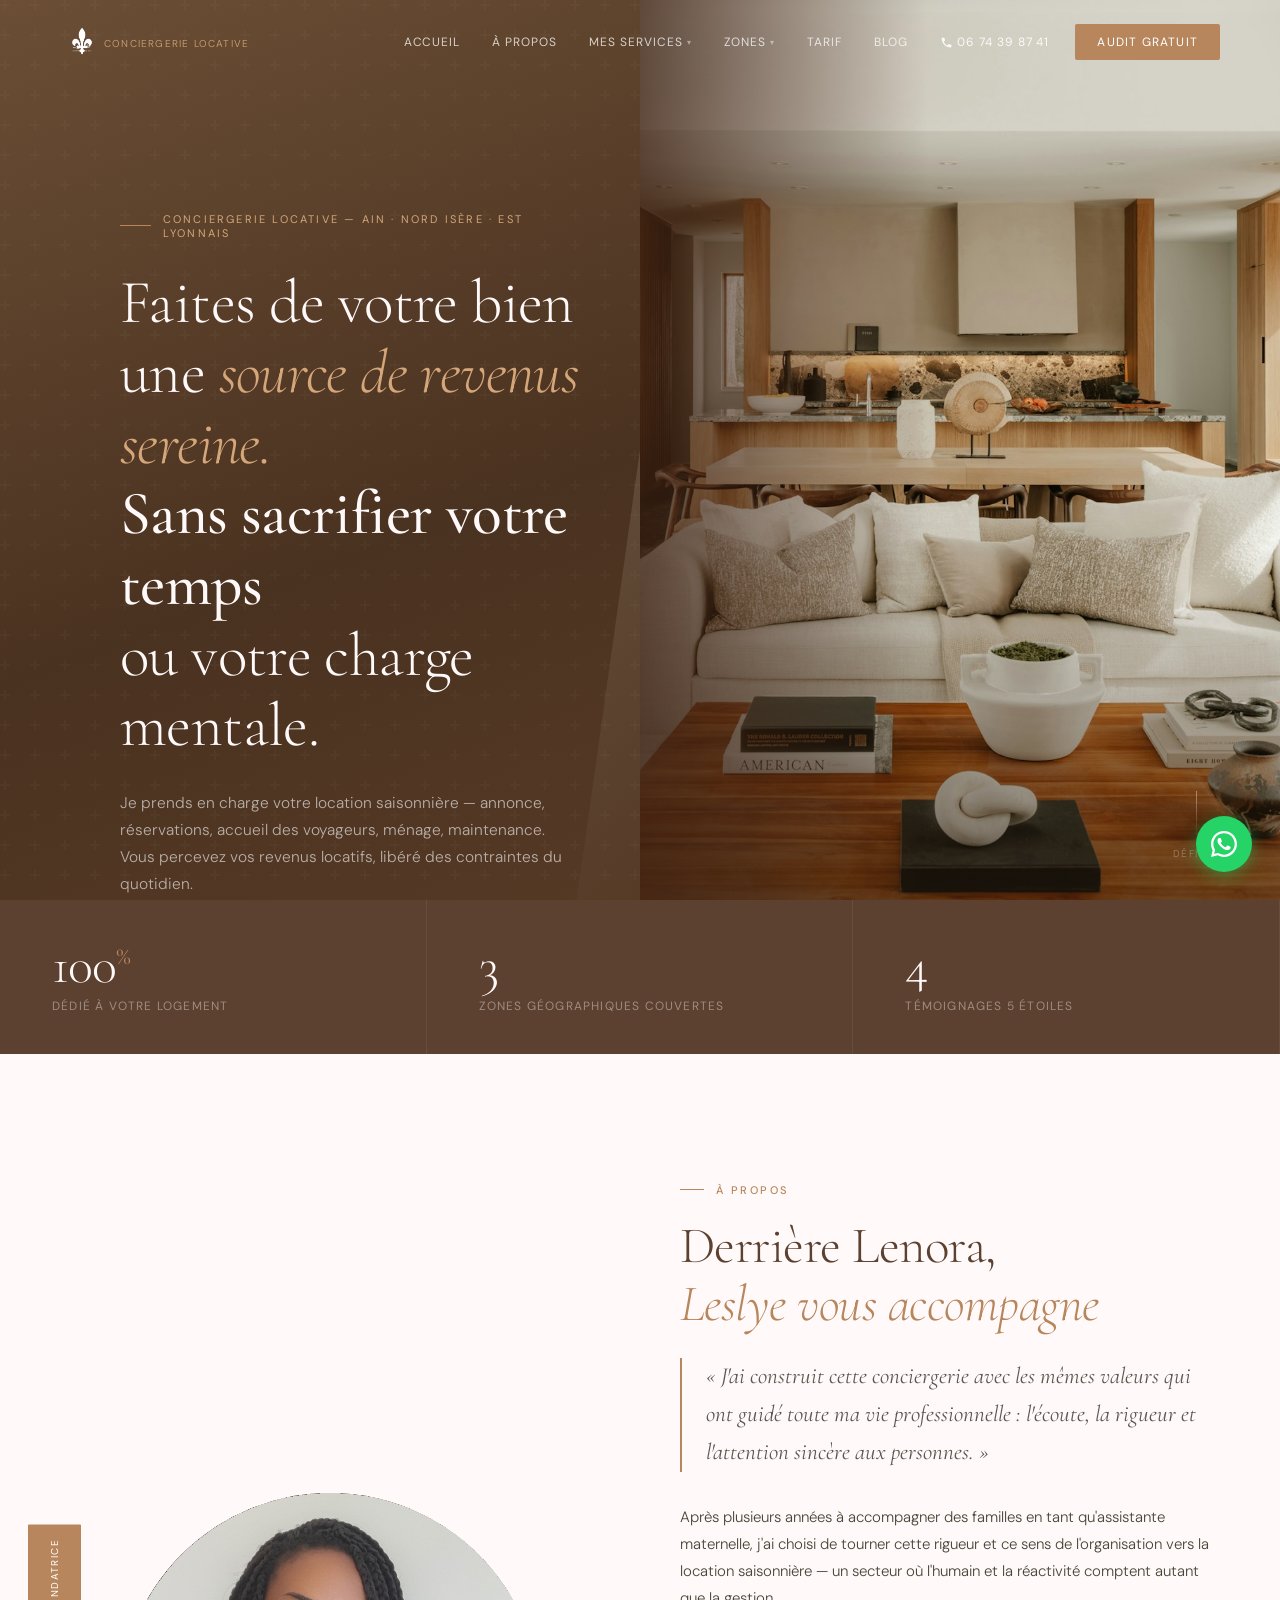
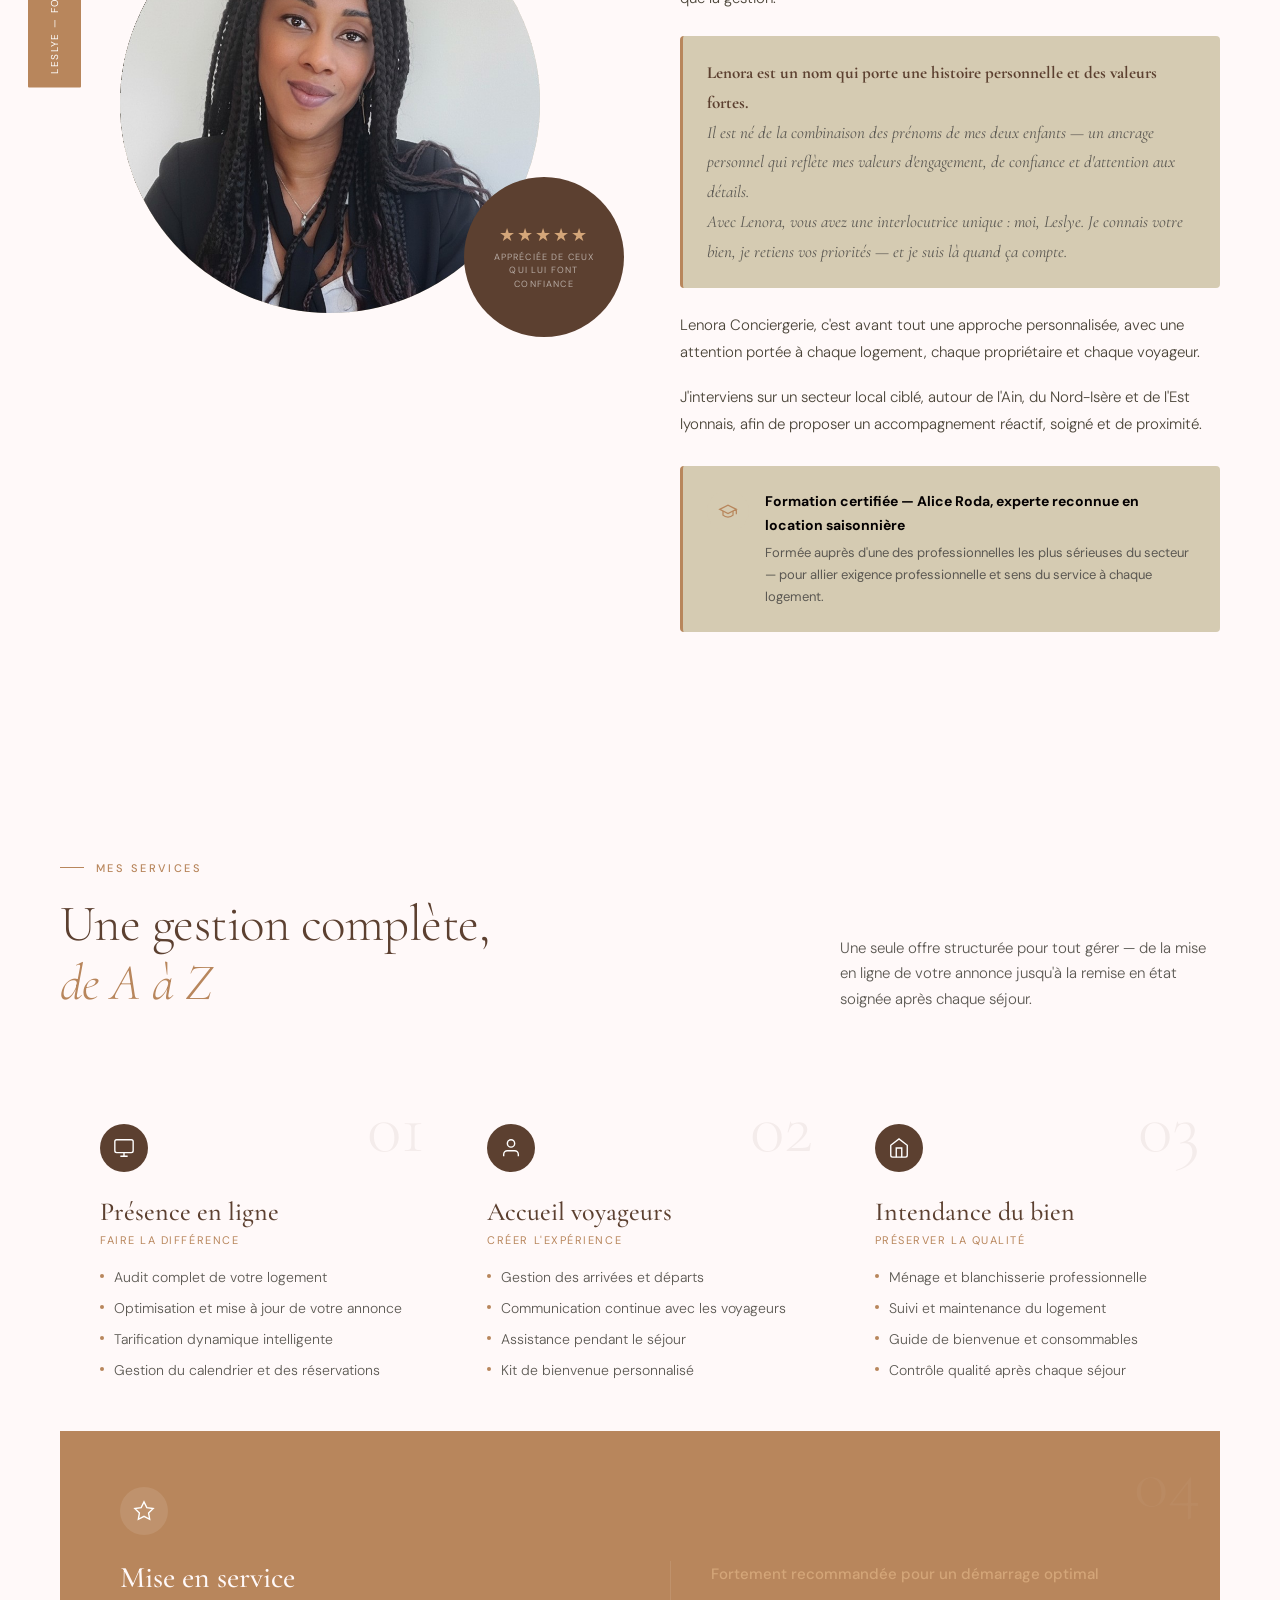
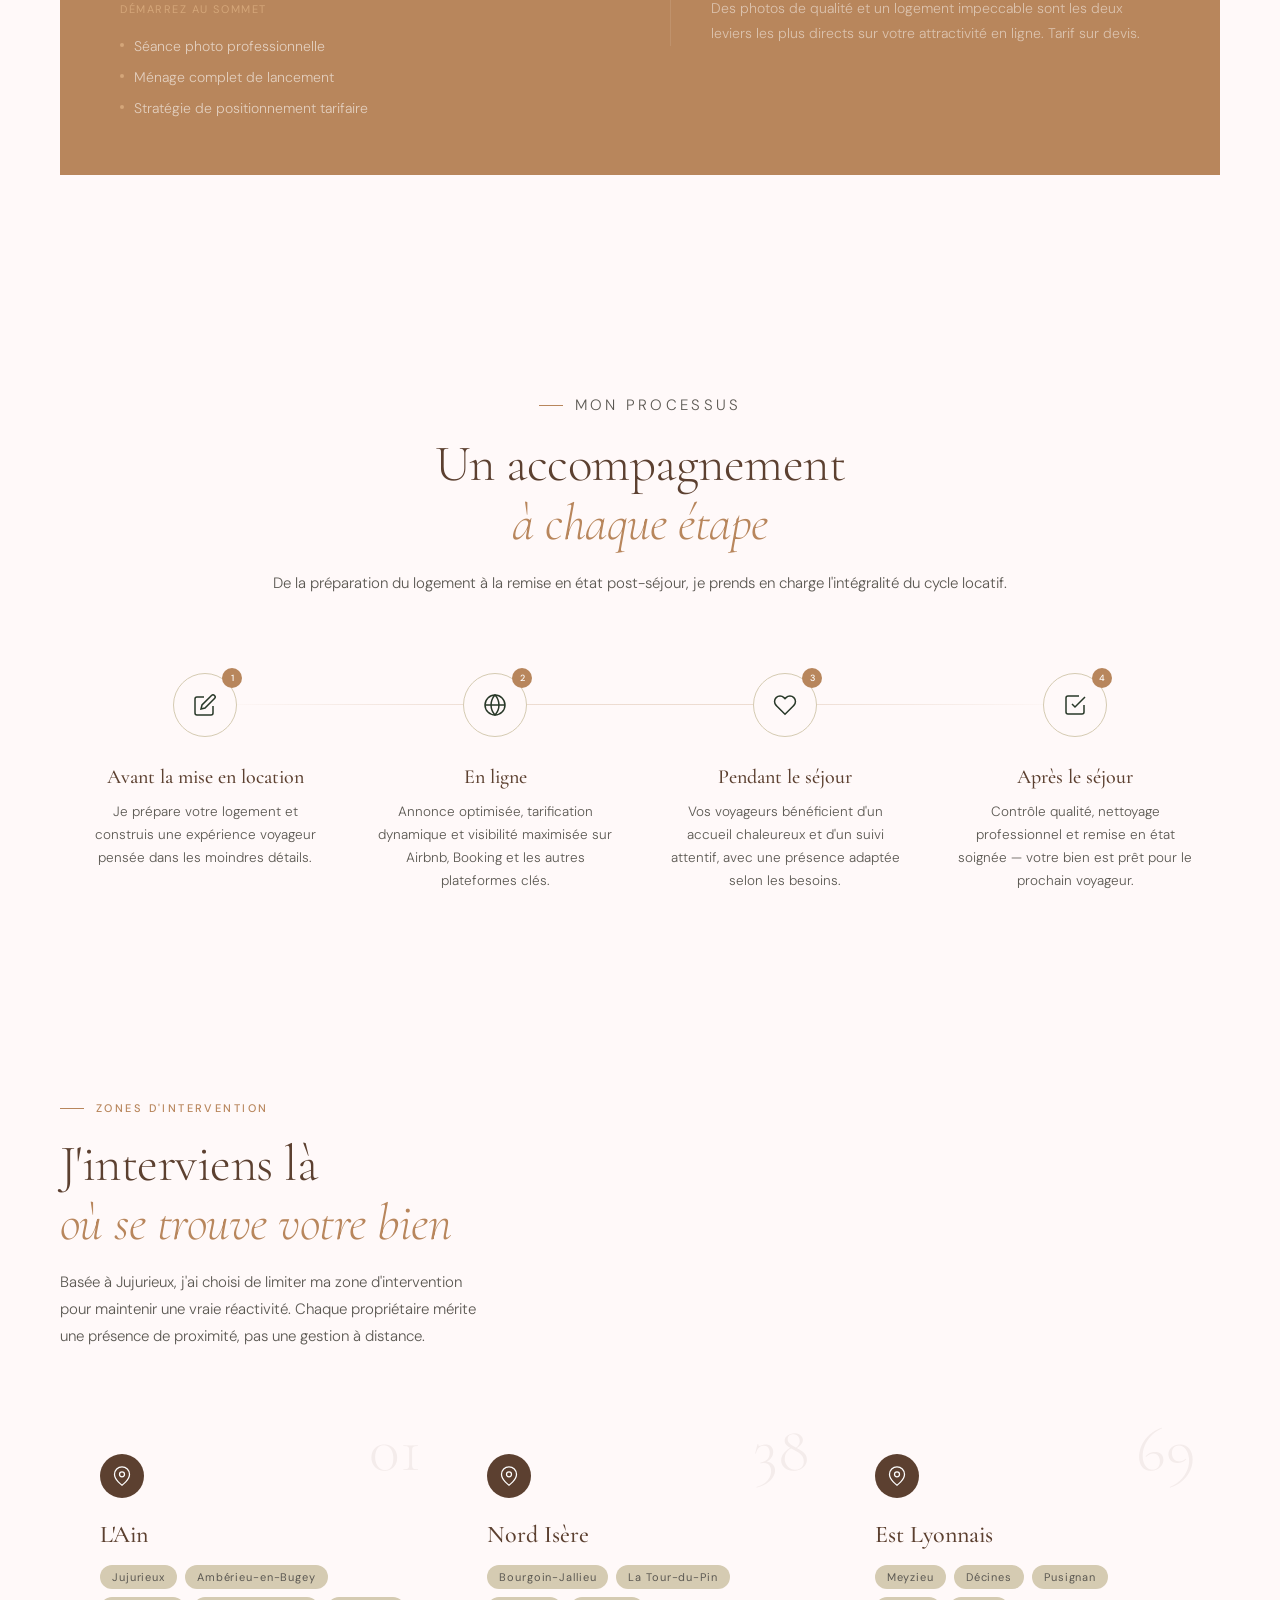
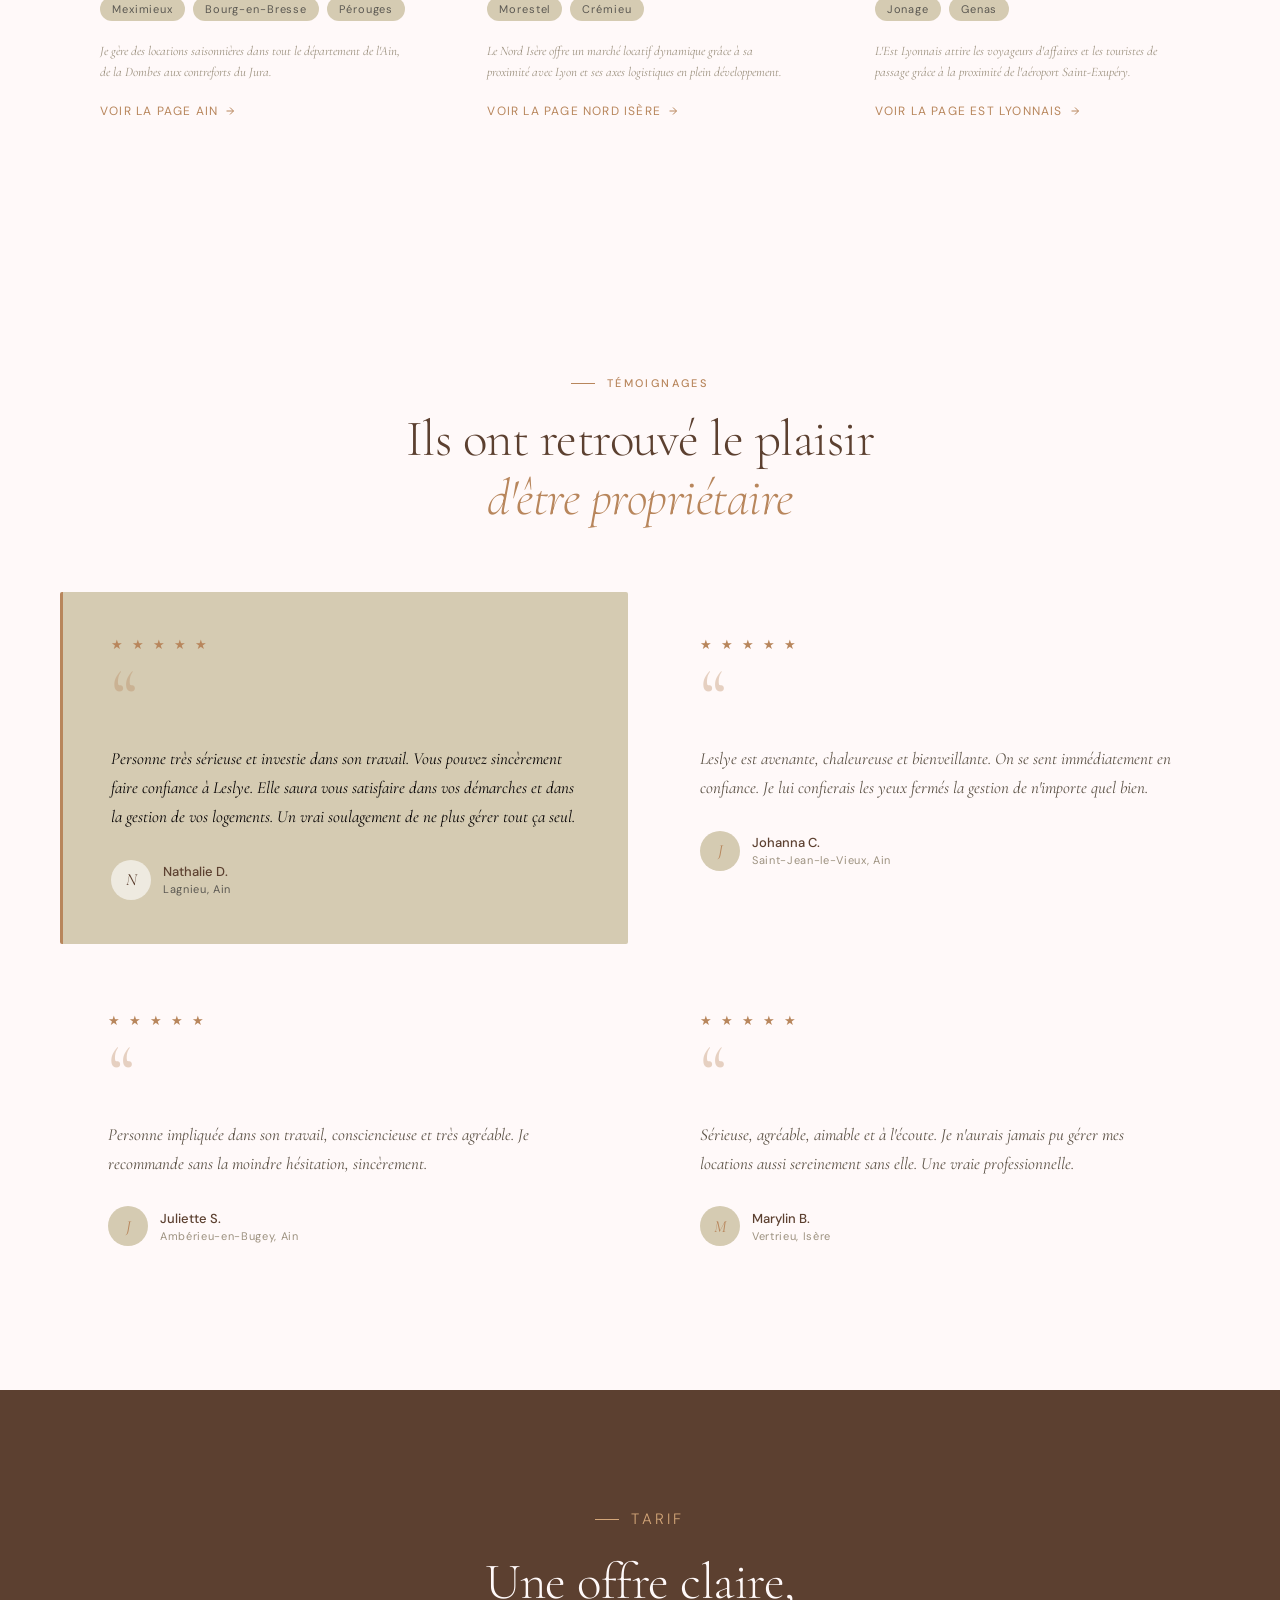
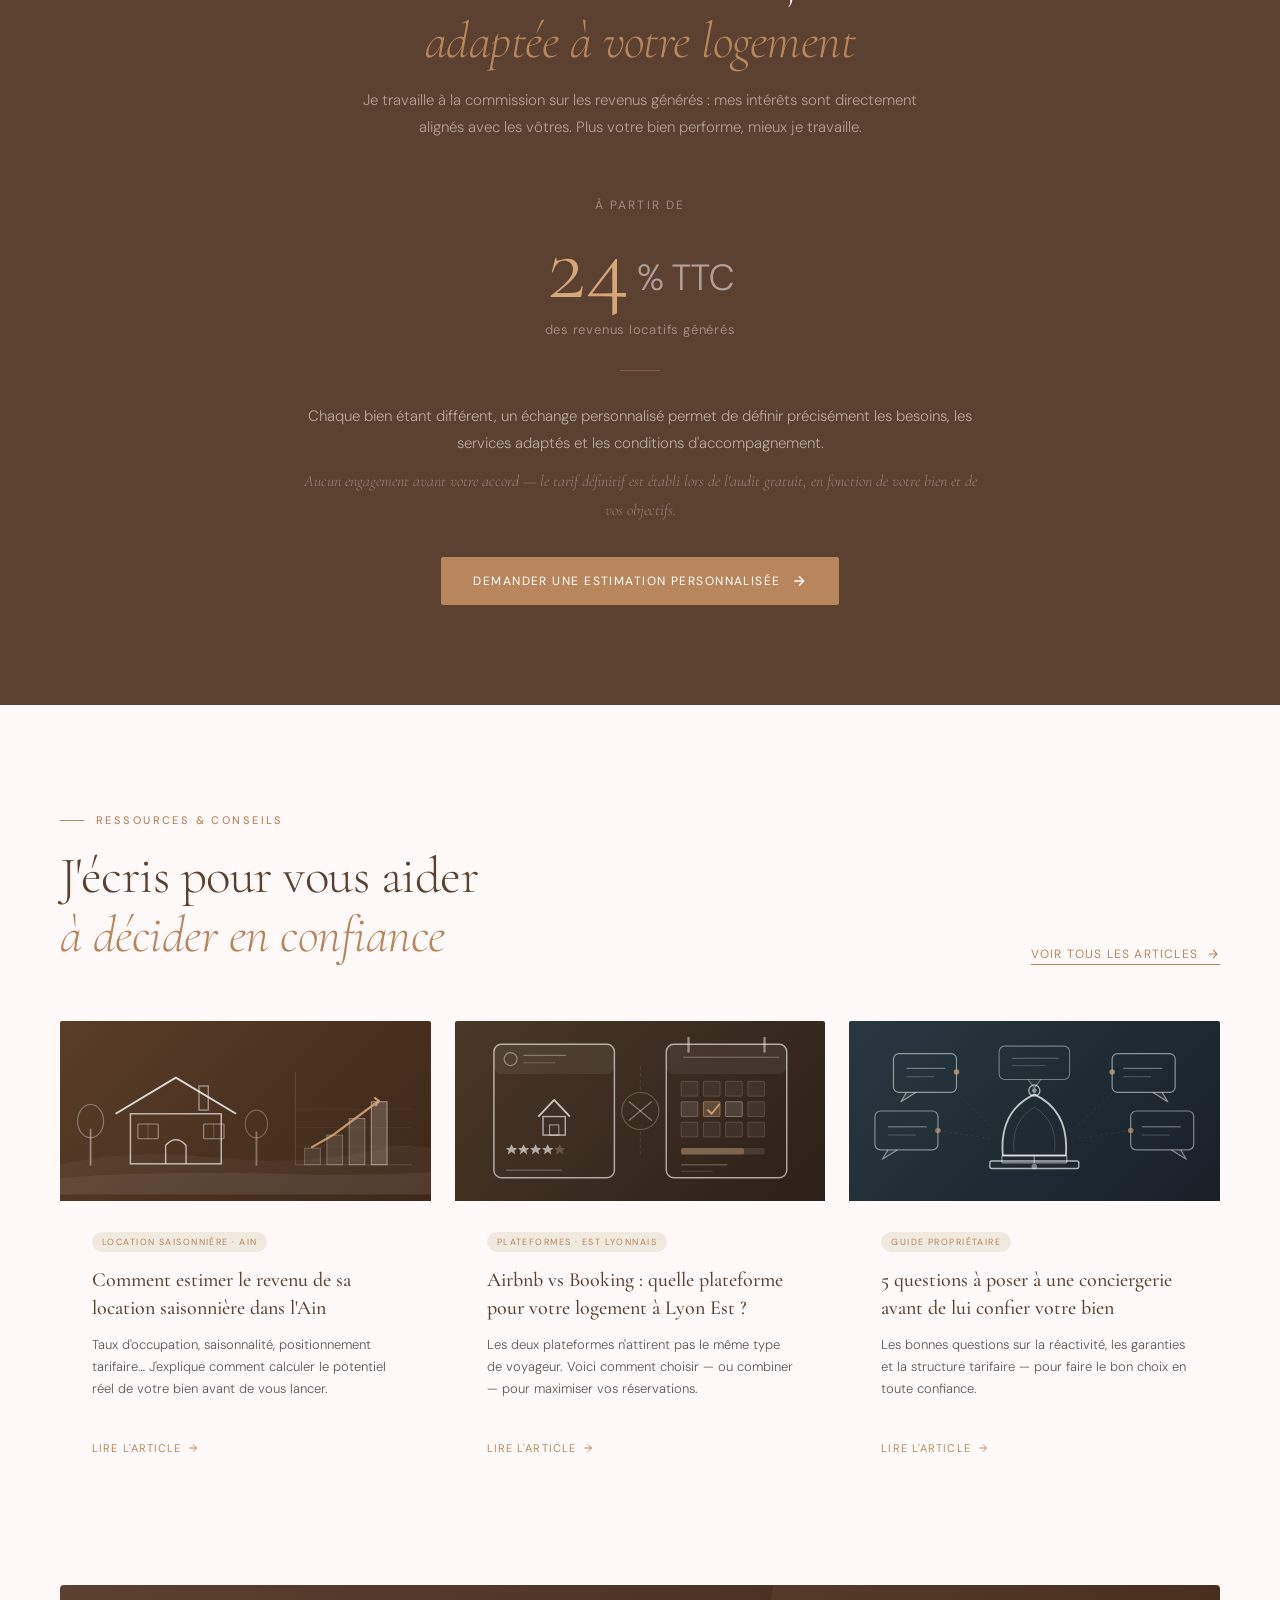
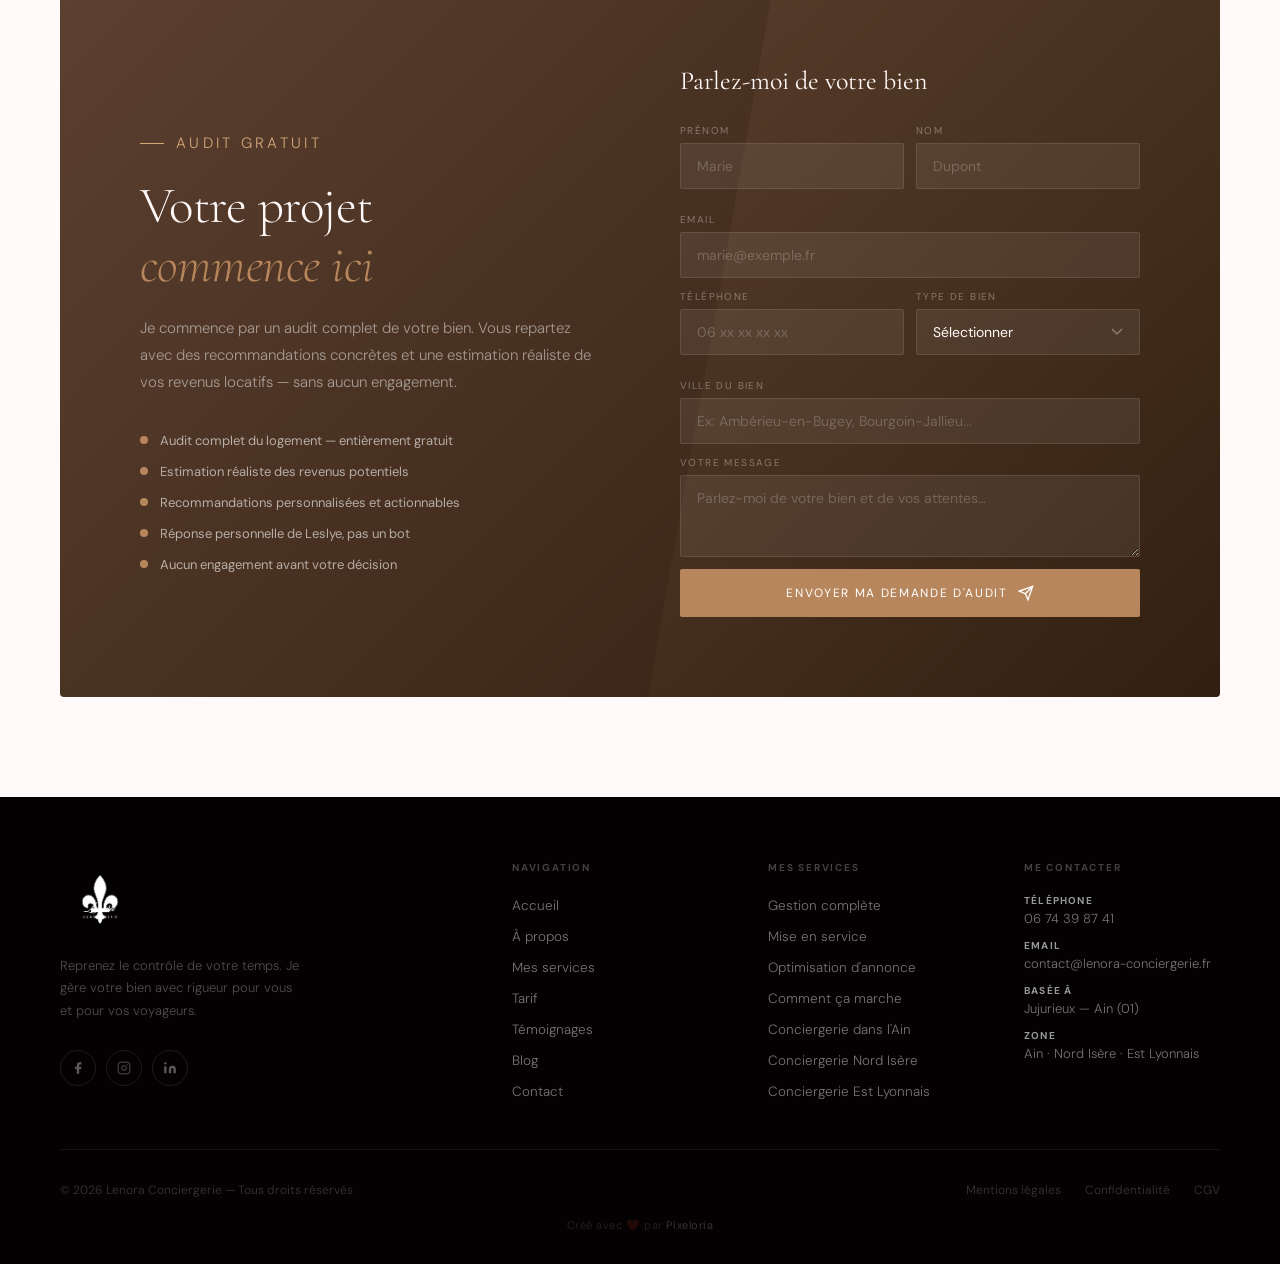
==== commit 6c05c13a: "fix: uniformiser couleur encadrés about (fond solide --beige) - styles.css : .about-formation rgba→v" ====
--- a/index.html
+++ b/index.html
@@ -193,7 +193,7 @@
       </div>
       <div class="formation-text">
         <strong>Formation certifiée — Alice Roda, experte reconnue en location saisonnière</strong>
-        Formée auprès d'une des professionnelles les plus sérieuses du secteur — pour allier exigence professionnelle et sens du service.
+        Formée auprès d'une des professionnelles les plus sérieuses du secteur — pour allier exigence professionnelle et sens du service à chaque logement.
       </div>
     </div>
   </div>
--- a/styles.css
+++ b/styles.css
@@ -363,7 +363,7 @@
 .about-name-story p { font-family: 'Cormorant Garamond', serif; font-size: 17px; line-height: 1.75; color: var(--mid); font-style: italic; }
 .about-name-story strong { font-style: normal; color: var(--forest); }
 .about-formation {
-  background: rgba(213,203,178,0.45); border-radius: 4px; padding: 24px;
+  background: var(--beige); border-radius: 4px; padding: 24px;
   margin-top: 28px; display: flex; gap: 16px; align-items: flex-start;
   border-left: 3px solid var(--copper);
 }
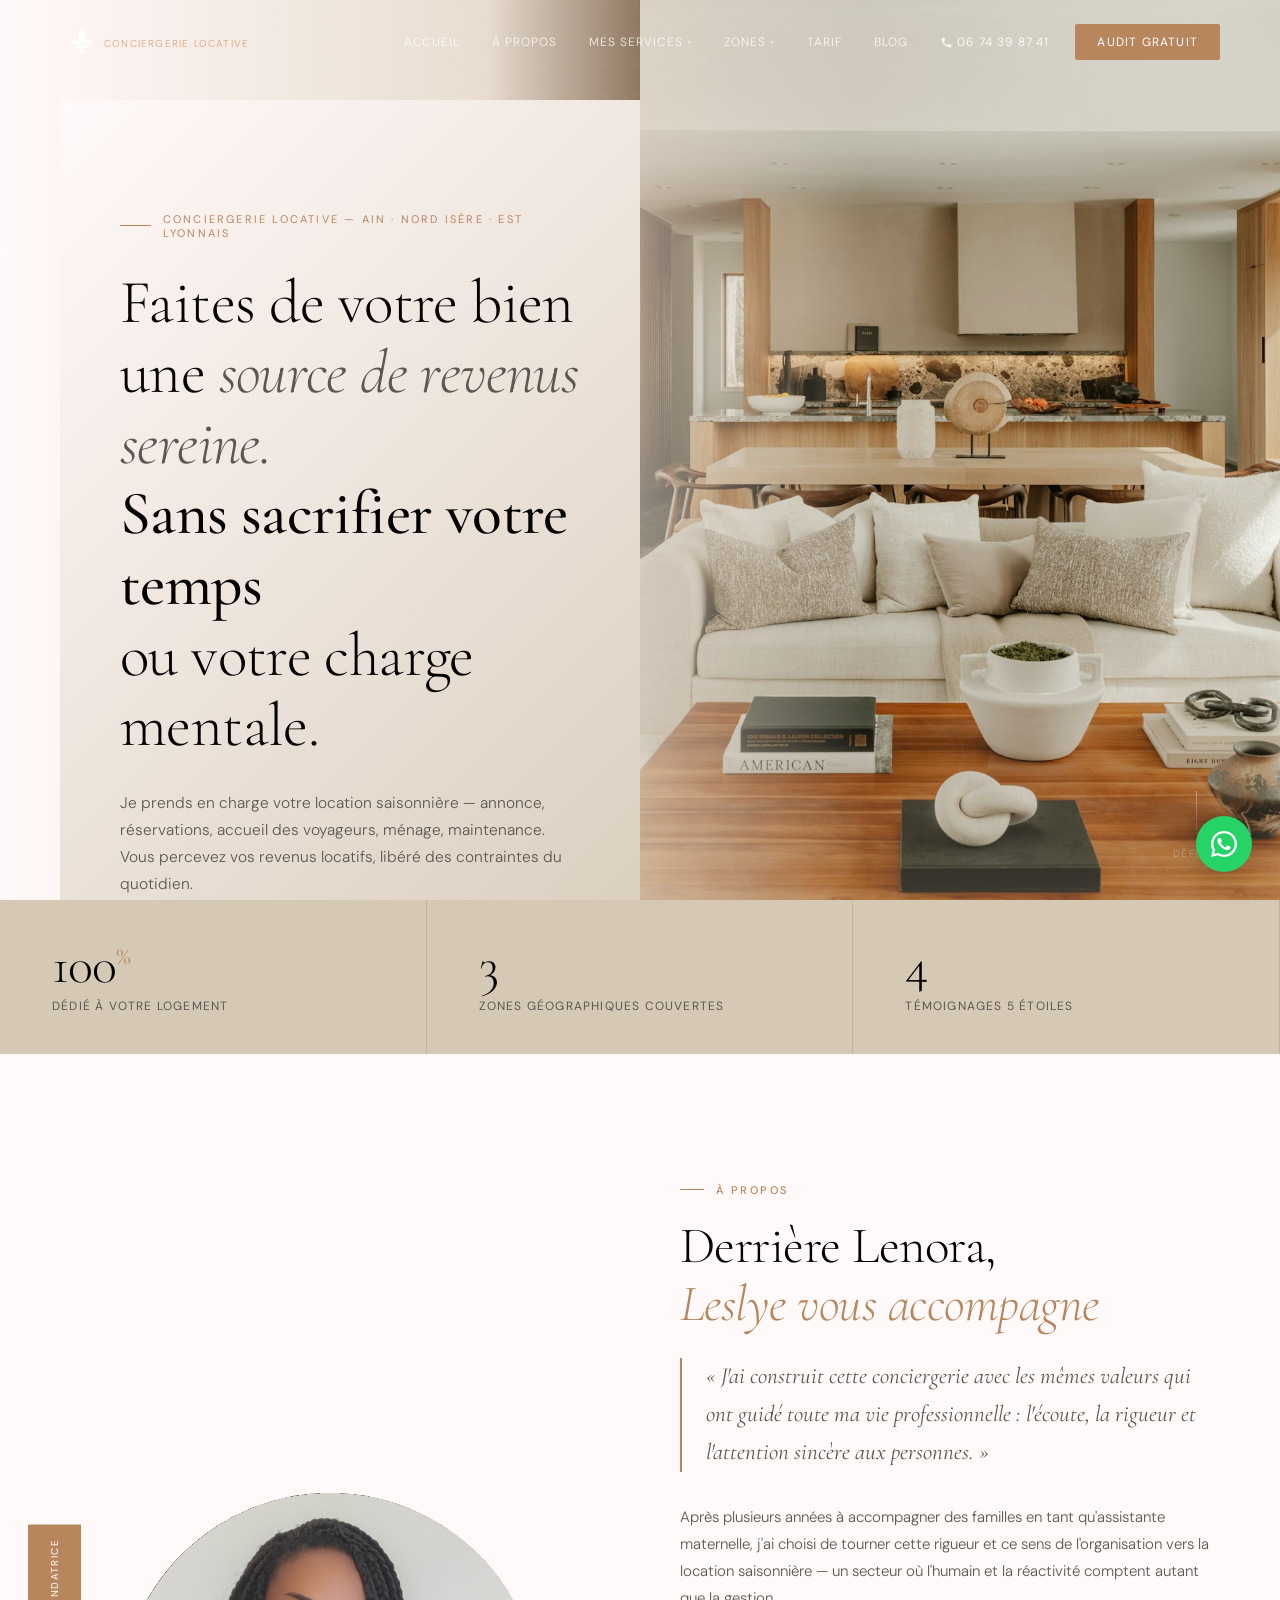
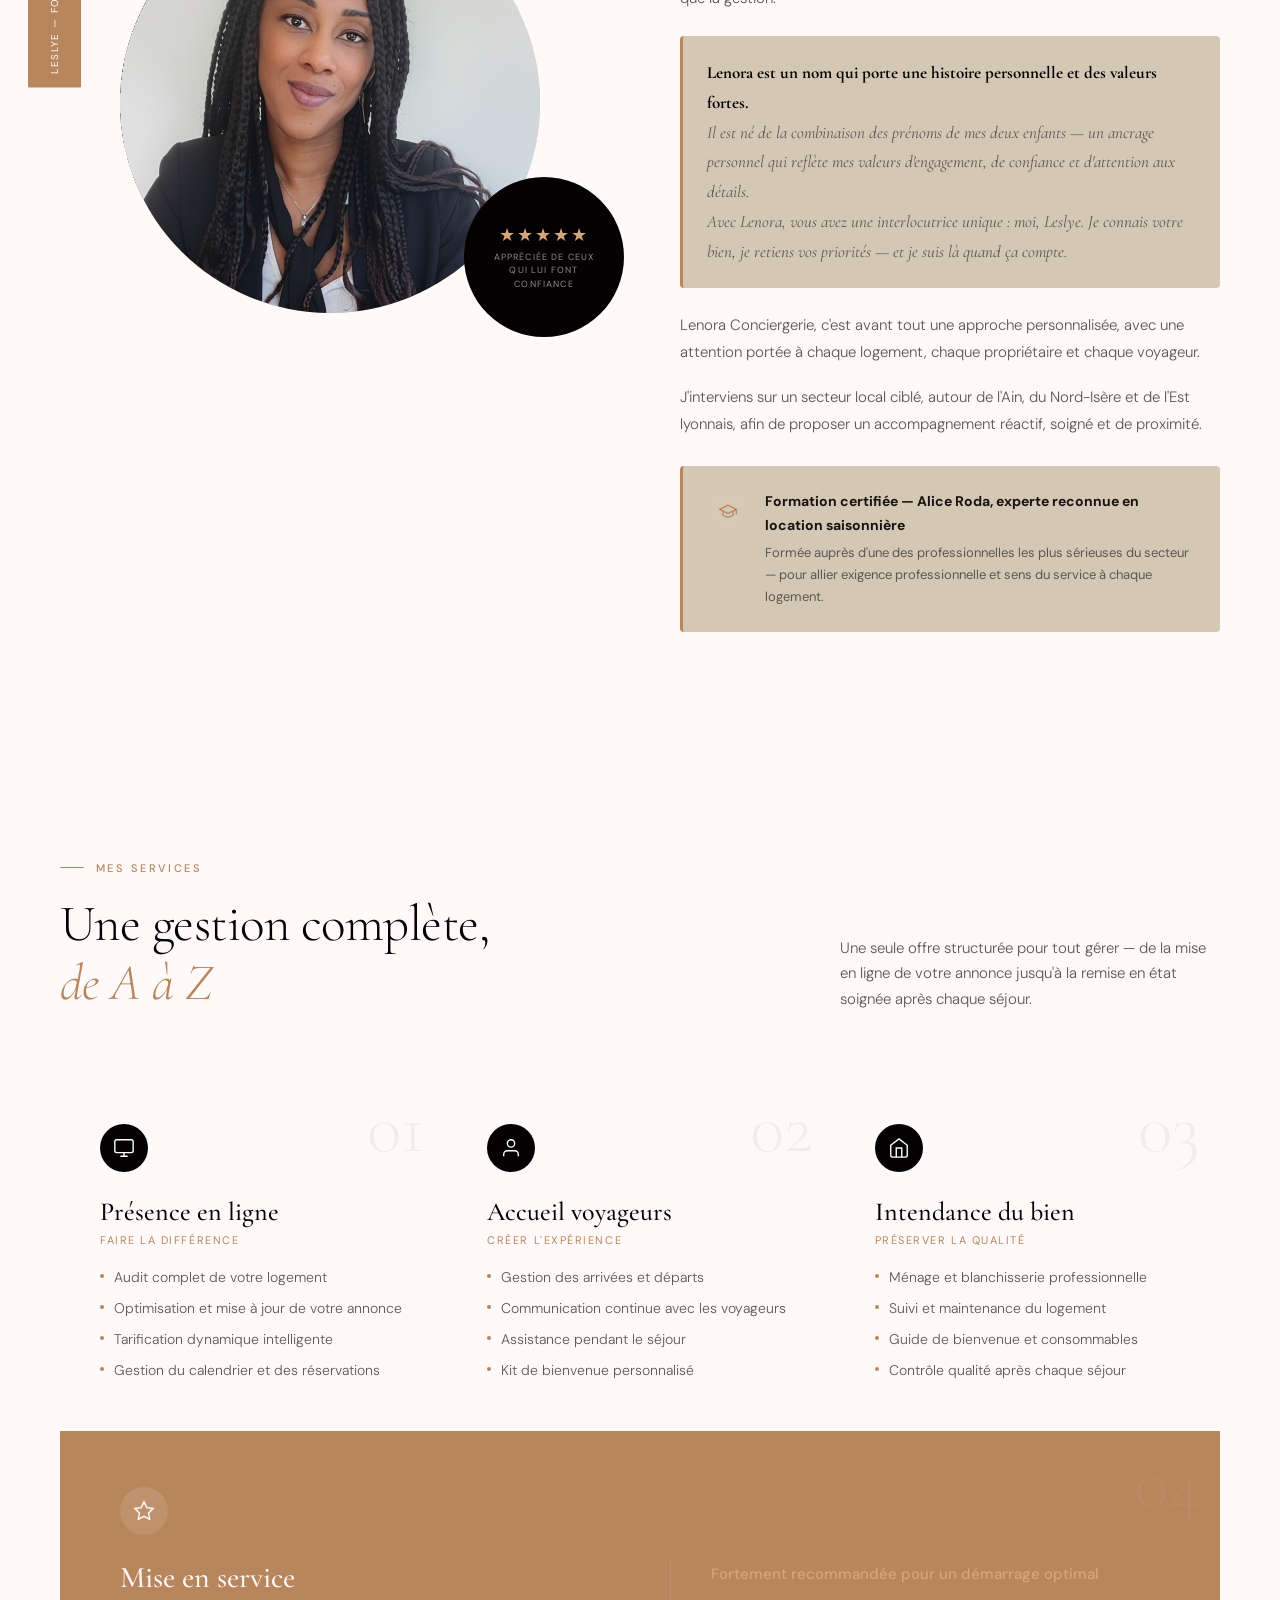
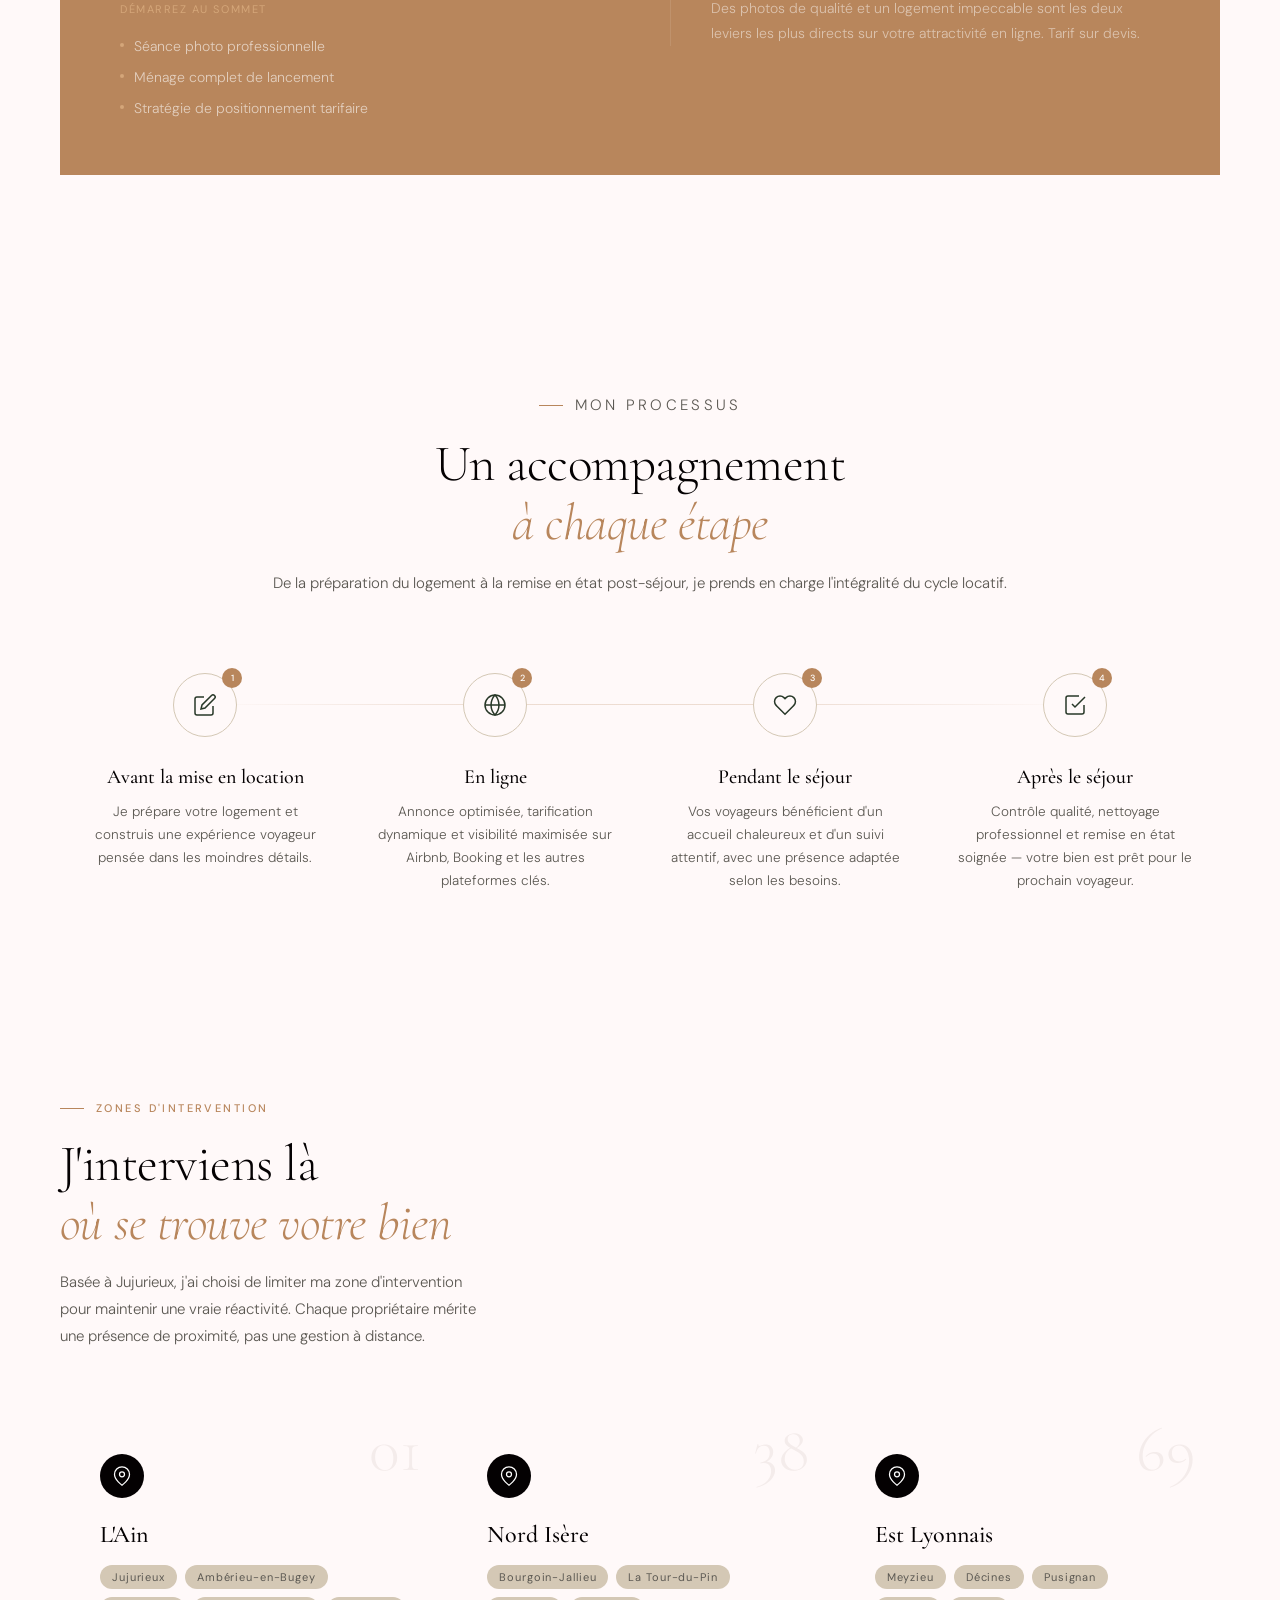
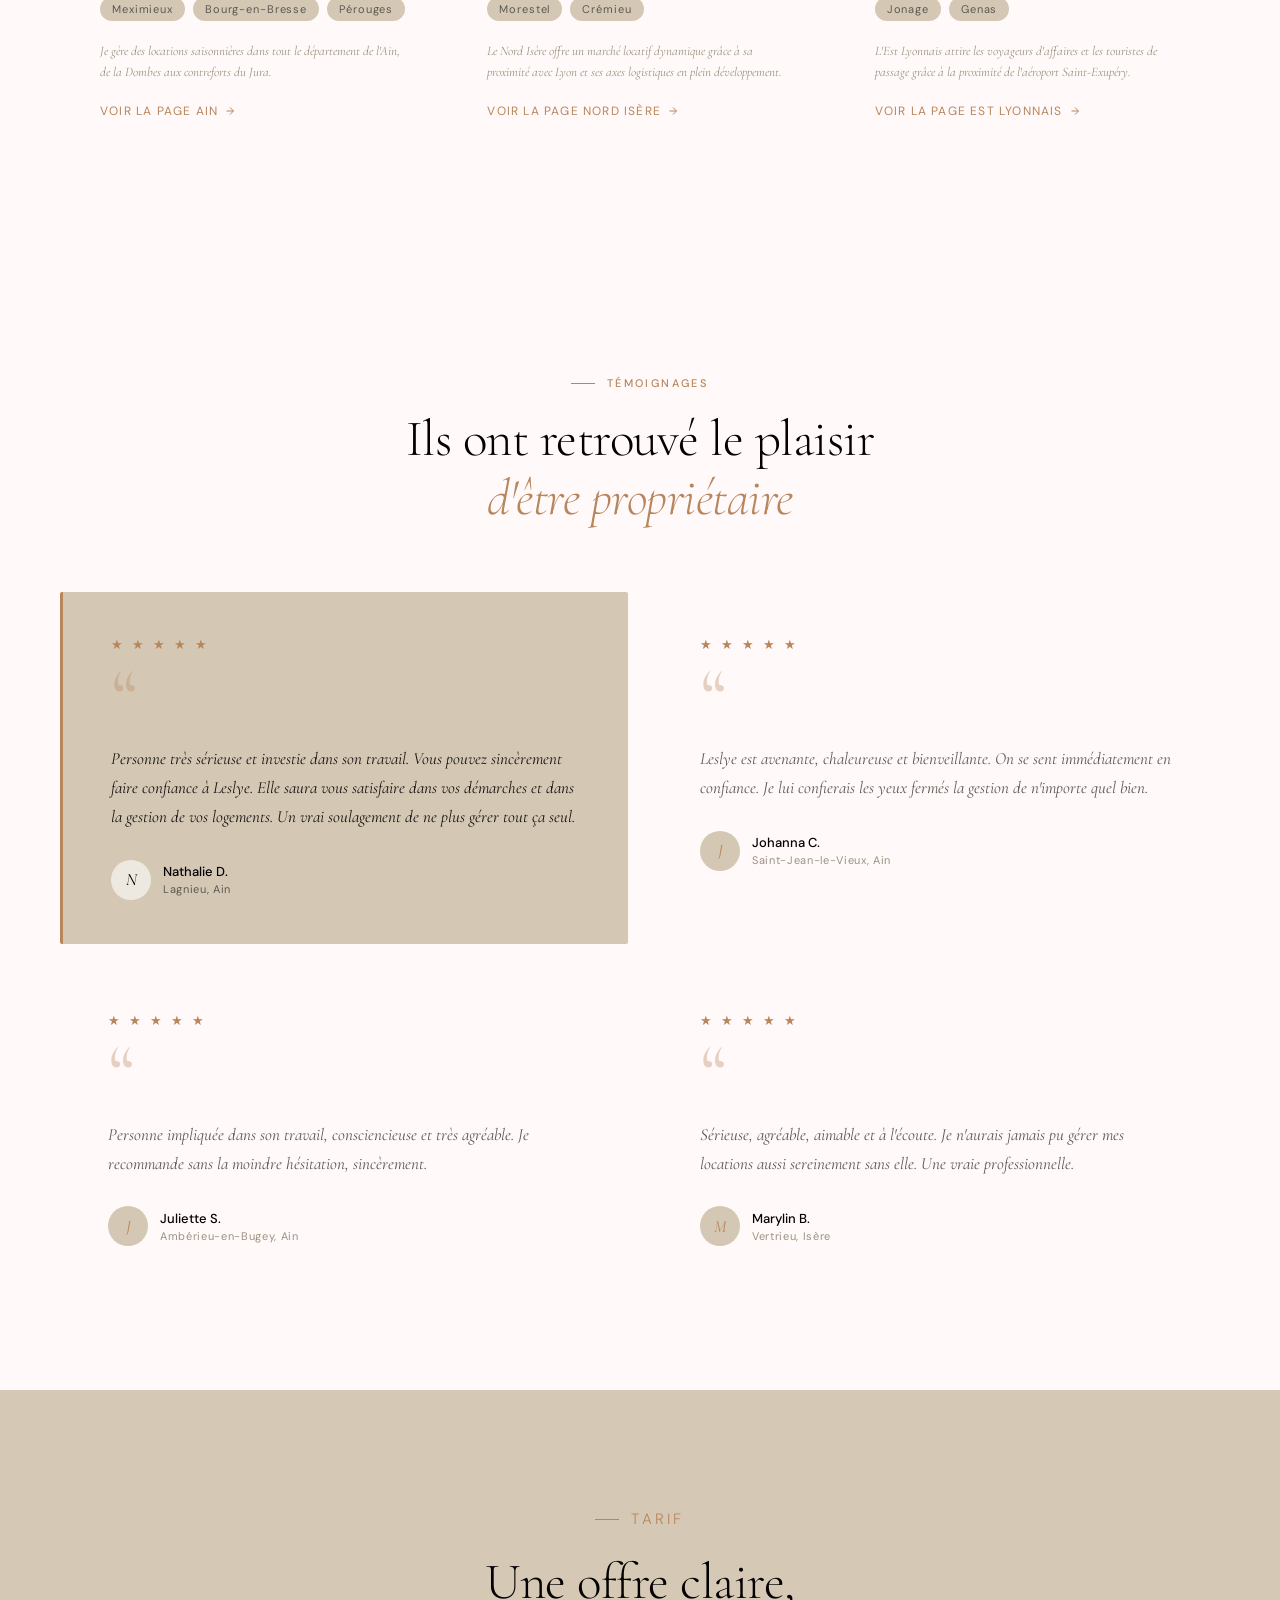
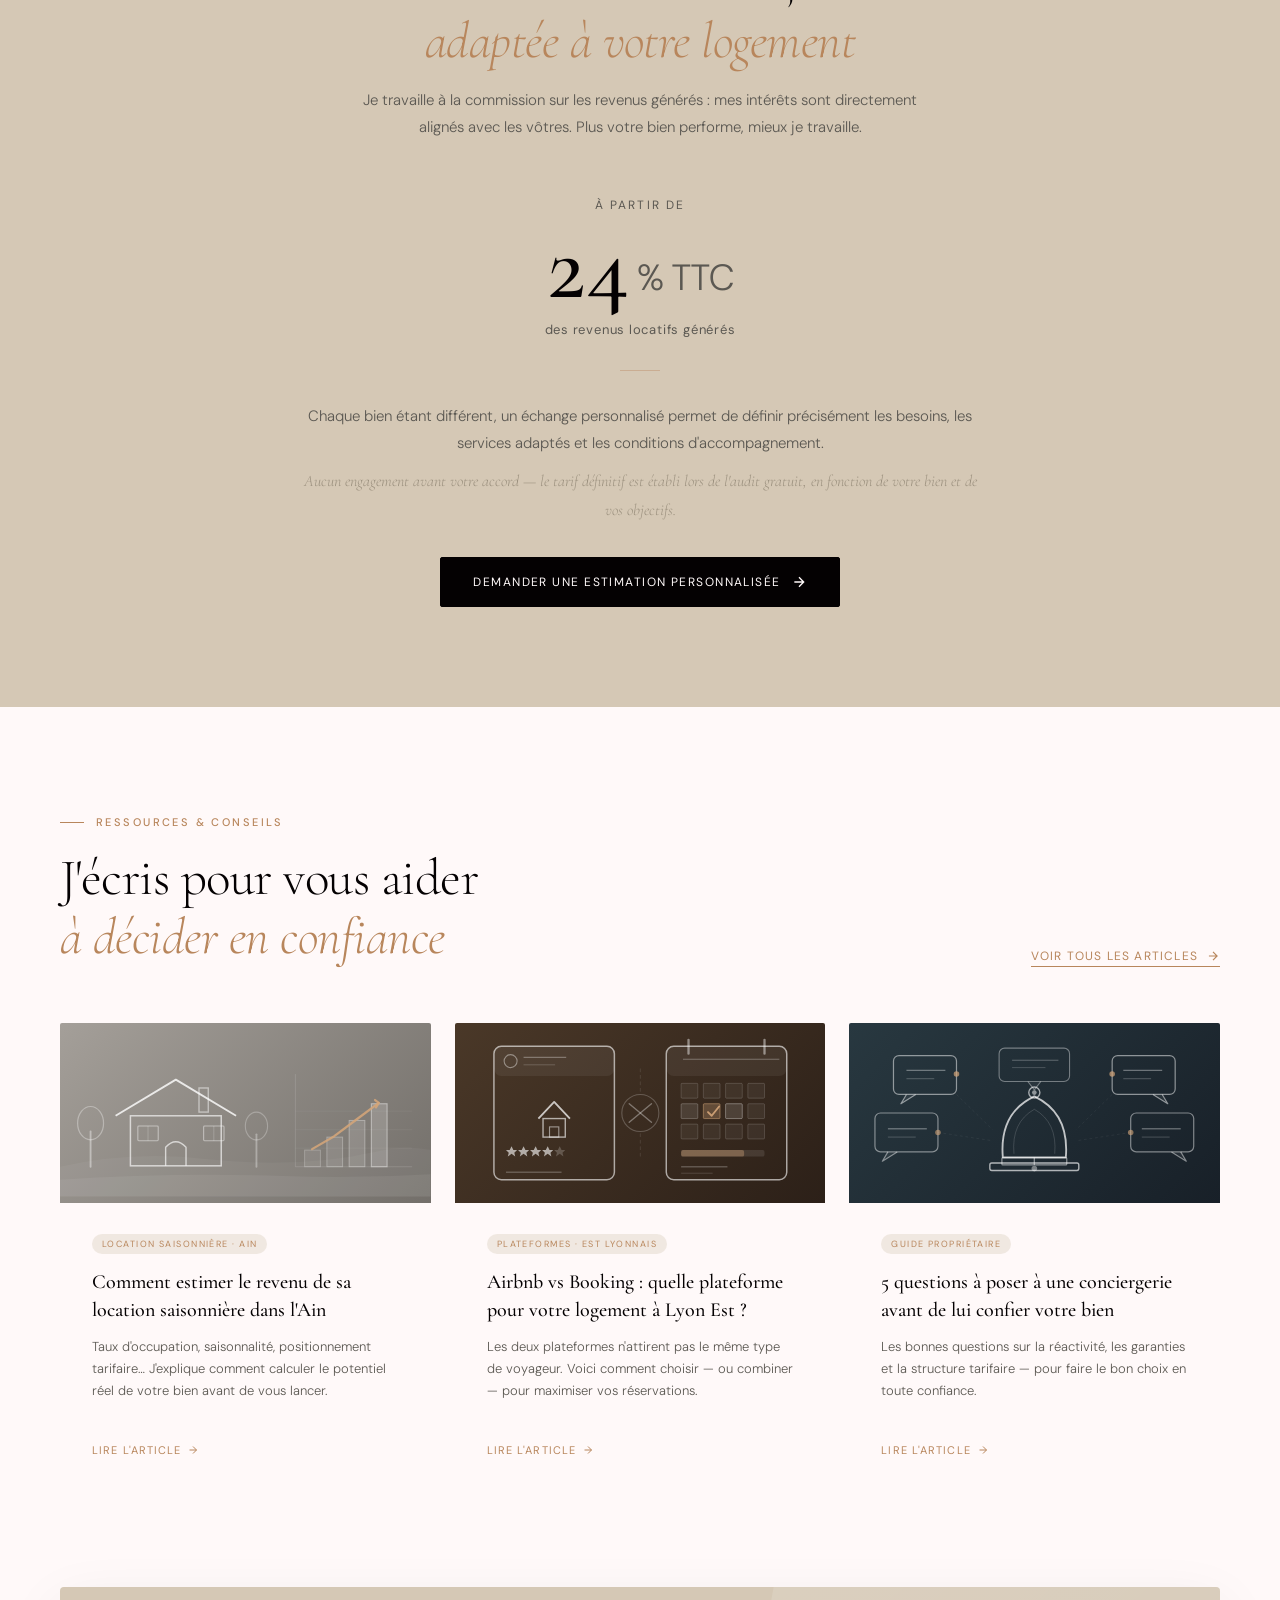
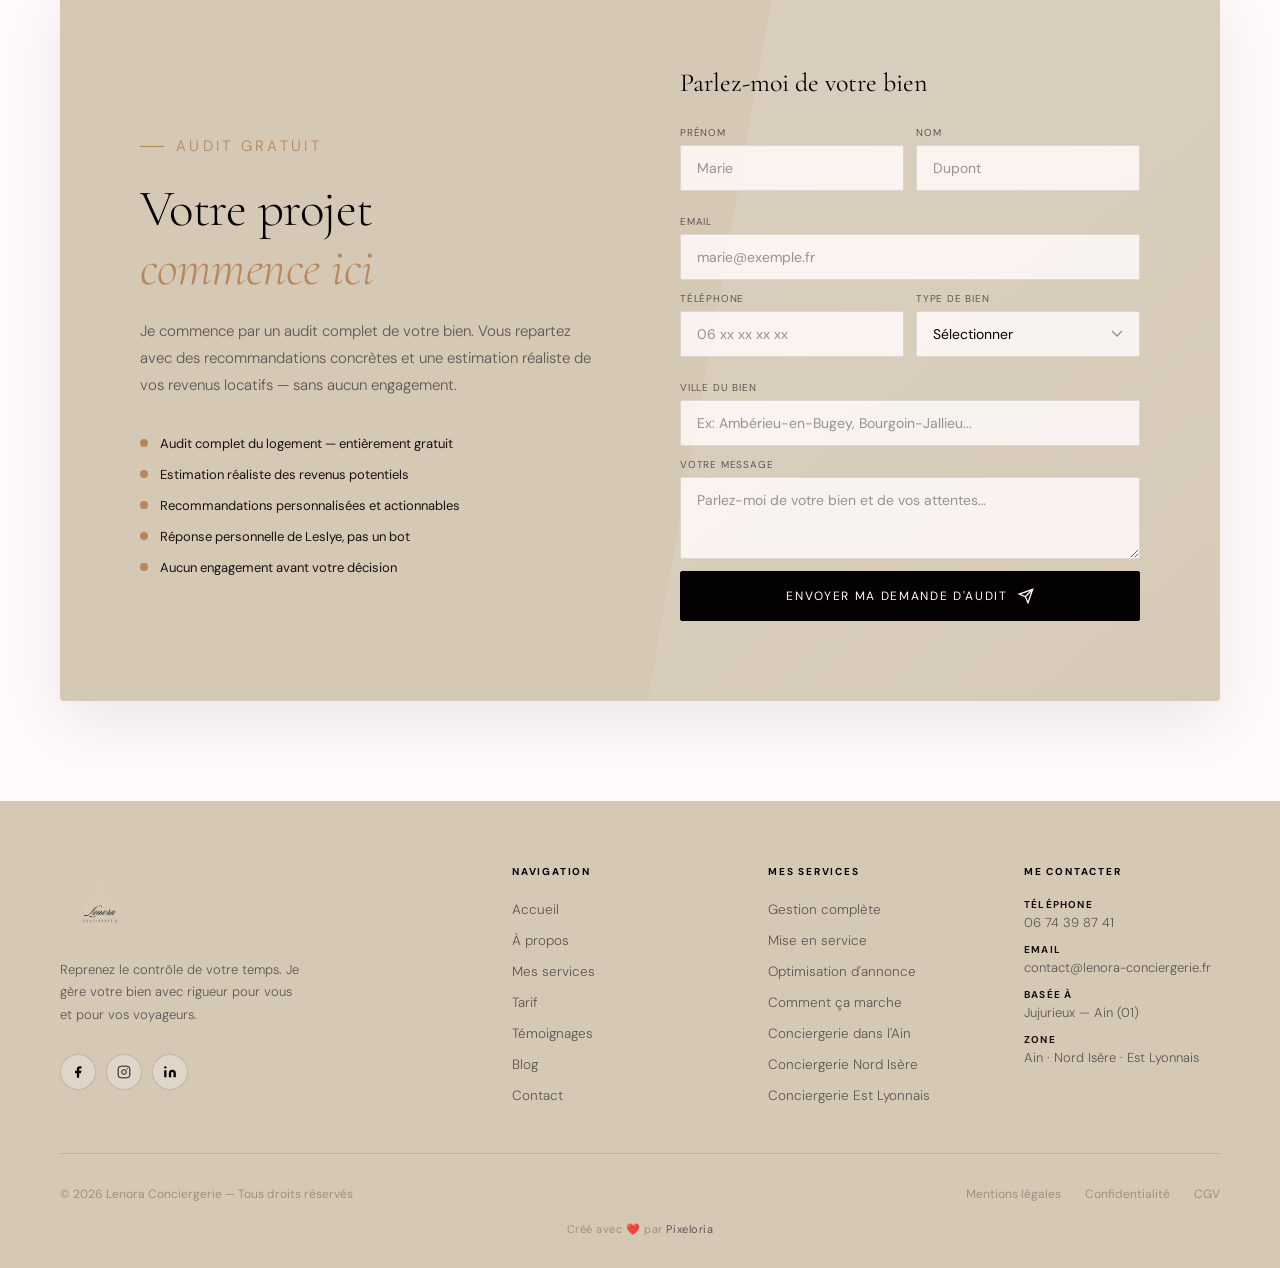
==== commit d67f880b: "Audit SEO/GEO/CRO/sécurité : sitemap, robots, llms.txt, headers, schema - Ajout sitemap.xml, robots." ====
--- a/index.html
+++ b/index.html
@@ -31,7 +31,7 @@
     "name": "Lenora Conciergerie",
     "description": "Conciergerie spécialisée en gestion de locations saisonnières dans l'Ain, le Nord Isère et l'Est Lyonnais.",
     "url": "https://lenora-conciergerie.fr",
-    "telephone": "0674398741",
+    "telephone": "+33674398741",
     "email": "contact@lenora-conciergerie.fr",
     "address": {
       "@type": "PostalAddress",
--- a/styles.css
+++ b/styles.css
@@ -1,19 +1,24 @@
 /* ─── VARIABLES & RESET ─────────────────────── */
 :root {
   --forest: #5C4030;
-  --lys: #D5CBB2;
+  --lys: #D4C8B5;
   --copper: #B8865C;
   --copper-light: #D4A679;
   --cream: #FFF9F9;
   --warm-white: #FFF9F9;
-  --beige: #D5CBB2;
-  --charcoal: #040102;
+  --beige: #D4C8B5;
+  --charcoal: #181210;
   --mid: #5B5852;
   --light-text: #9C917F;
   --lenora-bg: #FFF9F9;
-  --lenora-beige: #D5CBB2;
+  --lenora-beige: #D5C8B5;
+  --lenora-light: #EBE5DD;
+  --lenora-taupe: #A49F99;
+  --lenora-accent: #736F6A;
   --lenora-black: #040102;
   --lenora-charcoal: #5B5852;
+  --lenora-border: rgba(91, 88, 82, 0.18);
+  --lenora-shadow: rgba(4, 1, 2, 0.08);
 }
 
 * { margin: 0; padding: 0; box-sizing: border-box; }
@@ -33,8 +38,8 @@
   transition: background 0.4s, padding 0.4s, box-shadow 0.4s;
 }
 nav.scrolled {
-  background: rgba(253,250,245,0.97); backdrop-filter: blur(12px);
-  box-shadow: 0 1px 0 rgba(0,0,0,0.08); padding: 14px 60px;
+  background: rgba(255,249,249,0.86); backdrop-filter: blur(14px);
+  border-bottom: 1px solid rgba(91,88,82,0.12); padding: 14px 60px;
 }
 .nav-logo { display: flex; align-items: center; text-decoration: none; }
 .nav-logo img {
@@ -64,7 +69,7 @@
   text-decoration: none; padding: 8px 10px;
   white-space: nowrap; transition: color 0.3s;
 }
-nav.scrolled .nav-phone { color: var(--forest) !important; }
+nav.scrolled .nav-phone { color: var(--lenora-charcoal) !important; }
 .nav-phone:hover { color: var(--copper) !important; }
 
 .nav-links { display: flex; gap: 4px; list-style: none; align-items: center; }
@@ -93,7 +98,7 @@
   text-decoration: none; text-transform: none !important; letter-spacing: 0 !important;
   transition: background 0.2s, color 0.2s;
 }
-.nav-dropdown a:hover { background: var(--cream); color: var(--forest) !important; }
+.nav-dropdown a:hover { background: var(--cream); color: var(--lenora-black) !important; }
 .nav-dropdown .drop-section {
   font-size: 9px; letter-spacing: 0.18em; text-transform: uppercase;
   color: var(--light-text); padding: 14px 20px 6px; font-weight: 500;
@@ -107,7 +112,9 @@
   text-transform: uppercase !important; transition: background 0.3s !important;
   margin-left: 8px;
 }
-.nav-cta:hover { background: var(--forest) !important; }
+.nav-cta:hover { background: var(--lenora-black) !important; }
+nav.scrolled .nav-cta { background: #040102 !important; color: #FFF9F9 !important; }
+nav.scrolled .nav-cta:hover { background: var(--lenora-charcoal) !important; }
 
 /* ─── HAMBURGER ─────────────────────────────── */
 .nav-hamburger {
@@ -121,7 +128,7 @@
   transition: transform 0.35s ease, opacity 0.25s ease, background 0.3s;
   transform-origin: center;
 }
-nav.scrolled .nav-hamburger span { background: var(--forest); }
+nav.scrolled .nav-hamburger span { background: var(--lenora-black); }
 .nav-hamburger.open span:nth-child(1) { transform: translateY(6.5px) rotate(45deg); }
 .nav-hamburger.open span:nth-child(2) { opacity: 0; transform: scaleX(0); }
 .nav-hamburger.open span:nth-child(3) { transform: translateY(-6.5px) rotate(-45deg); }
@@ -169,7 +176,7 @@
 }
 .hero-bg {
   position: absolute; inset: 0;
-  background: linear-gradient(160deg, #6B4E35 0%, #4A3220 50%, #5A3D28 100%);
+  background: linear-gradient(to right, #FFF9F9 0%, #E8DDD0 38%, #6B4E35 55%, #3D2818 100%);
 }
 .hero-bg::before {
   content: ''; position: absolute; inset: 0;
@@ -177,7 +184,7 @@
 }
 .hero-bg::after {
   content: ''; position: absolute; top: -20%; right: -5%; width: 55%; height: 140%;
-  background: linear-gradient(135deg, rgba(213,203,178,0.35) 0%, transparent 60%);
+  background: linear-gradient(135deg, rgba(212,200,181,0.35) 0%, transparent 60%);
   transform: skewX(-8deg);
 }
 .hero-image-block {
@@ -185,8 +192,8 @@
 }
 .hero-image-block::before {
   content: ''; position: absolute; inset: 0; z-index: 1;
-  background: linear-gradient(to right, rgba(60,32,18,0.75) 0%, transparent 45%),
-              linear-gradient(to top, rgba(40,27,16,0.5) 0%, transparent 35%);
+  background: linear-gradient(to right, rgba(232,221,208,0.6) 0%, transparent 35%),
+              linear-gradient(to top, rgba(213,200,181,0.25) 0%, transparent 25%);
 }
 .hero-property-img {
   width: 100%; height: 100%;
@@ -198,26 +205,28 @@
   position: relative; z-index: 2; padding: 110px 60px 80px;
   max-width: min(680px, 50%);
   animation: heroIn 1.2s cubic-bezier(0.16, 1, 0.3, 1) both;
+  background: linear-gradient(135deg, #FFF9F9 0%, #D5C8B5 100%);
+  color: var(--lenora-black);
 }
 @keyframes heroIn { from { opacity: 0; transform: translateY(40px); } to { opacity: 1; transform: translateY(0); } }
 
 .hero-eyebrow {
   display: inline-flex; align-items: center; gap: 12px;
   font-size: 11px; letter-spacing: 0.2em; text-transform: uppercase;
-  color: var(--copper-light); margin-bottom: 28px;
+  color: var(--copper); margin-bottom: 28px;
 }
 .hero-eyebrow::before { content: ''; width: 32px; height: 1px; background: var(--copper); }
 
 .hero h1 {
   font-family: 'Cormorant Garamond', serif;
   font-size: clamp(36px, 4.8vw, 64px); font-weight: 300; line-height: 1.15;
-  color: var(--warm-white); margin-bottom: 28px; letter-spacing: -0.01em;
-}
-.hero h1 em { font-style: italic; color: var(--copper-light); }
+  color: var(--lenora-black); margin-bottom: 28px; letter-spacing: -0.01em;
+}
+.hero h1 em { font-style: italic; color: var(--lenora-charcoal); }
 .hero h1 strong { font-weight: 500; }
 
 .hero-sub {
-  font-size: 15.5px; line-height: 1.75; color: rgba(255,255,255,0.6);
+  font-size: 15.5px; line-height: 1.75; color: var(--lenora-charcoal);
   max-width: 500px; margin-bottom: 44px; font-weight: 300;
 }
 .hero-actions { display: flex; gap: 16px; align-items: center; flex-wrap: wrap; }
@@ -233,6 +242,12 @@
 .btn-primary:hover { background: #A0724B; transform: translateY(-1px); }
 .btn-primary svg { transition: transform 0.3s; }
 .btn-primary:hover svg { transform: translateX(4px); }
+.hero .btn-primary {
+  background: var(--lenora-black);
+  color: var(--lenora-bg);
+  border: 1px solid var(--lenora-black);
+}
+.hero .btn-primary:hover { background: var(--lenora-charcoal); }
 
 .btn-ghost {
   display: inline-flex; align-items: center; gap: 8px;
@@ -241,6 +256,11 @@
   transition: color 0.3s, border-color 0.3s; font-weight: 300;
 }
 .btn-ghost:hover { color: var(--copper-light); border-color: var(--copper-light); }
+.hero .btn-ghost {
+  color: var(--lenora-black);
+  border-bottom-color: rgba(4,1,2,0.22);
+}
+.hero .btn-ghost:hover { color: var(--copper); border-color: var(--copper); }
 
 .hero-scroll {
   position: absolute; bottom: 40px; right: 60px; z-index: 2;
@@ -259,7 +279,7 @@
 /* ─── PAGE HERO (inner pages) ───────────────── */
 .page-hero {
   position: relative;
-  background: linear-gradient(160deg, #6B4E35 0%, #4A3220 50%, #5A3D28 100%);
+  background: var(--lenora-black);
   padding: 160px 60px 80px; overflow: hidden;
 }
 .page-hero::before {
@@ -268,7 +288,7 @@
 }
 .page-hero::after {
   content: ''; position: absolute; top: -20%; right: -5%; width: 55%; height: 140%;
-  background: linear-gradient(135deg, rgba(213,203,178,0.35) 0%, transparent 60%);
+  background: linear-gradient(135deg, rgba(212,200,181,0.35) 0%, transparent 60%);
   transform: skewX(-8deg);
 }
 .page-hero-content { position: relative; z-index: 2; max-width: 700px; }
@@ -290,12 +310,12 @@
 }
 .form-success p { margin: 0; color: inherit; line-height: 1.6; }
 /* ─── STATS STRIP ───────────────────────────── */
-.stats-strip { background: var(--forest); display: grid; grid-template-columns: repeat(3,1fr); }
+.stats-strip { background: var(--lenora-beige); display: grid; grid-template-columns: repeat(3,1fr); }
 .stat-item {
-  padding: 40px 52px; border-right: 1px solid rgba(255,255,255,0.07);
+  padding: 40px 52px; border-right: 1px solid rgba(91,88,82,0.18);
   position: relative; overflow: hidden; transition: background 0.3s;
 }
-.stat-item:hover { background: rgba(255,255,255,0.03); }
+.stat-item:hover { background: rgba(4,1,2,0.04); }
 .stat-item::after {
   content: ''; position: absolute; bottom: 0; left: 52px;
   width: 0; height: 2px; background: var(--copper); transition: width 0.5s ease;
@@ -303,10 +323,10 @@
 .stat-item:hover::after { width: 40px; }
 .stat-num {
   font-family: 'Cormorant Garamond', serif; font-size: 52px; font-weight: 300;
-  color: var(--warm-white); line-height: 1; letter-spacing: -0.02em;
+  color: var(--lenora-black); line-height: 1; letter-spacing: -0.02em;
 }
 .stat-num sup { color: var(--copper); font-size: 26px; vertical-align: super; }
-.stat-label { font-size: 12px; letter-spacing: 0.1em; text-transform: uppercase; color: rgba(255,255,255,0.4); margin-top: 6px; }
+.stat-label { font-size: 12px; letter-spacing: 0.1em; text-transform: uppercase; color: var(--lenora-charcoal); margin-top: 6px; }
 
 /* ─── SECTION COMMONS ───────────────────────── */
 section { padding: 100px 60px; }
@@ -318,7 +338,7 @@
 .section-label::before { content: ''; width: 24px; height: 1px; background: var(--copper); }
 h2.serif {
   font-family: 'Cormorant Garamond', serif; font-size: clamp(36px, 4vw, 58px);
-  font-weight: 300; line-height: 1.15; color: var(--forest); letter-spacing: -0.01em;
+  font-weight: 300; line-height: 1.15; color: var(--lenora-black); letter-spacing: -0.01em;
 }
 h2.serif em { font-style: italic; color: var(--copper); }
 
@@ -338,7 +358,7 @@
 }
 .about-badge {
   position: absolute; bottom: -24px; right: -24px;
-  width: 160px; height: 160px; background: var(--forest); border-radius: 50%;
+  width: 160px; height: 160px; background: var(--lenora-black); border-radius: 50%;
   display: flex; flex-direction: column; align-items: center; justify-content: center;
   text-align: center; gap: 4px; padding: 20px;
 }
@@ -355,20 +375,20 @@
   font-style: italic; color: var(--mid); line-height: 1.65;
   margin: 24px 0 32px; padding-left: 24px; border-left: 2px solid var(--copper);
 }
-.about-body { font-size: 15px; line-height: 1.8; color: #4A4438; margin-bottom: 18px; font-weight: 300; }
+.about-body { font-size: 15px; line-height: 1.8; color: var(--mid); margin-bottom: 18px; font-weight: 300; }
 .about-name-story {
   background: var(--beige); border-radius: 4px; padding: 22px 24px; margin: 24px 0;
   border-left: 3px solid var(--copper);
 }
 .about-name-story p { font-family: 'Cormorant Garamond', serif; font-size: 17px; line-height: 1.75; color: var(--mid); font-style: italic; }
-.about-name-story strong { font-style: normal; color: var(--forest); }
+.about-name-story strong { font-style: normal; color: var(--lenora-black); }
 .about-formation {
   background: var(--beige); border-radius: 4px; padding: 24px;
   margin-top: 28px; display: flex; gap: 16px; align-items: flex-start;
   border-left: 3px solid var(--copper);
 }
 .formation-icon {
-  width: 42px; height: 42px; background: rgba(213,203,178,0.4); border-radius: 50%;
+  width: 42px; height: 42px; background: rgba(212,200,181,0.4); border-radius: 50%;
   flex-shrink: 0; display: flex; align-items: center; justify-content: center;
   color: var(--copper);
 }
@@ -392,16 +412,16 @@
   transform-origin: left; transition: transform 0.4s ease;
 }
 .service-card:hover::before { transform: scaleX(1); }
-.service-card:hover { background: #E3D9CB; }
+.service-card:hover { background: var(--lenora-light); }
 .service-num {
   font-family: 'Cormorant Garamond', serif; font-size: 72px; font-weight: 300;
   color: rgba(60,32,18,0.06); line-height: 1; position: absolute; top: 16px; right: 20px;
 }
 .service-icon {
-  width: 48px; height: 48px; background: var(--forest); border-radius: 50%;
+  width: 48px; height: 48px; background: var(--lenora-black); border-radius: 50%;
   display: flex; align-items: center; justify-content: center; margin-bottom: 24px;
 }
-.service-card h3 { font-family: 'Cormorant Garamond', serif; font-size: 26px; font-weight: 500; color: var(--forest); margin-bottom: 6px; }
+.service-card h3 { font-family: 'Cormorant Garamond', serif; font-size: 26px; font-weight: 500; color: var(--lenora-black); margin-bottom: 6px; }
 .service-sub-label { font-size: 11px; letter-spacing: 0.14em; text-transform: uppercase; color: var(--copper); margin-bottom: 20px; }
 .service-list { list-style: none; display: flex; flex-direction: column; gap: 10px; }
 .service-list li { font-size: 14px; color: var(--mid); display: flex; align-items: flex-start; gap: 10px; line-height: 1.5; font-weight: 300; }
@@ -441,14 +461,14 @@
   border: 1px solid var(--beige); display: flex; align-items: center; justify-content: center;
   margin: 0 auto 28px; position: relative; z-index: 1; transition: background 0.3s, border-color 0.3s;
 }
-.process-step:hover .step-circle { background: var(--forest); border-color: var(--forest); }
+.process-step:hover .step-circle { background: var(--lenora-black); border-color: var(--lenora-black); }
 .process-step:hover .step-circle svg { stroke: white; }
 .step-num {
   position: absolute; top: -6px; right: -6px; width: 20px; height: 20px;
   background: var(--copper); border-radius: 50%; font-size: 9px; color: #fff;
   display: flex; align-items: center; justify-content: center; font-weight: 500;
 }
-.process-step h4 { font-family: 'Cormorant Garamond', serif; font-size: 20px; font-weight: 500; color: var(--forest); margin-bottom: 12px; }
+.process-step h4 { font-family: 'Cormorant Garamond', serif; font-size: 20px; font-weight: 500; color: var(--lenora-black); margin-bottom: 12px; }
 .process-step p { font-size: 13.5px; line-height: 1.7; color: var(--mid); font-weight: 300; }/* ─── ZONES ──────────────────────────────────── */
 .zones { background: var(--warm-white); padding: 100px 60px; }
 .zones-header { display: flex; justify-content: space-between; align-items: flex-end; margin-bottom: 56px; gap: 40px; }
@@ -457,7 +477,7 @@
 .zone-card {
   background: var(--cream); padding: 48px 40px; position: relative; overflow: hidden; transition: background 0.3s;
 }
-.zone-card:hover { background: #E3D9CB; }
+.zone-card:hover { background: var(--lenora-light); }
 .zone-card::after {
   content: ''; position: absolute; top: 0; left: 0; right: 0; height: 3px;
   background: var(--copper); transform: scaleX(0); transform-origin: left; transition: transform 0.4s ease;
@@ -468,10 +488,10 @@
   color: rgba(60,32,18,0.06); position: absolute; top: 12px; right: 24px; line-height: 1;
 }
 .zone-icon {
-  width: 44px; height: 44px; background: var(--forest); border-radius: 50%;
+  width: 44px; height: 44px; background: var(--lenora-black); border-radius: 50%;
   display: flex; align-items: center; justify-content: center; margin-bottom: 22px;
 }
-.zone-card h3 { font-family: 'Cormorant Garamond', serif; font-size: 24px; font-weight: 500; color: var(--forest); margin-bottom: 16px; }
+.zone-card h3 { font-family: 'Cormorant Garamond', serif; font-size: 24px; font-weight: 500; color: var(--lenora-black); margin-bottom: 16px; }
 .zone-cities { display: flex; flex-wrap: wrap; gap: 8px; margin-bottom: 20px; }
 .zone-city { background: var(--beige); color: var(--mid); font-size: 11px; letter-spacing: 0.08em; padding: 5px 12px; border-radius: 100px; }
 .zone-seo-note { font-size: 13px; color: var(--light-text); font-style: italic; line-height: 1.6; font-family: 'Cormorant Garamond', serif; }
@@ -495,24 +515,24 @@
 .testimonial-card:hover { transform: translateY(-4px); box-shadow: 0 20px 60px rgba(0,0,0,0.07); }
 .testimonial-card.featured { background: var(--lys); border-left: 3px solid var(--copper); }
 .testimonial-card.featured .testimonial-text { color: var(--charcoal); font-size: 17px; }
-.testimonial-card.featured .testimonial-name { color: var(--forest); }
+.testimonial-card.featured .testimonial-name { color: var(--lenora-black); }
 .testimonial-card.featured .testimonial-role { color: var(--mid); }
 .testimonial-card.featured .quote-mark { color: var(--copper); }
-.testimonial-card.featured .author-avatar { background: rgba(255,255,255,0.6); color: var(--forest); }
+.testimonial-card.featured .author-avatar { background: rgba(255,255,255,0.6); color: var(--lenora-black); }
 .quote-mark { font-family: 'Cormorant Garamond', serif; font-size: 80px; line-height: 0.6; color: var(--copper); opacity: 0.35; margin-bottom: 24px; display: block; }
 .stars { color: var(--copper); font-size: 13px; letter-spacing: 3px; margin-bottom: 20px; }
-.testimonial-text { font-family: 'Cormorant Garamond', serif; font-size: 17px; font-style: italic; line-height: 1.7; color: #5A5044; margin-bottom: 28px; }
+.testimonial-text { font-family: 'Cormorant Garamond', serif; font-size: 17px; font-style: italic; line-height: 1.7; color: var(--mid); margin-bottom: 28px; }
 .testimonial-author { display: flex; align-items: center; gap: 12px; }
 .author-avatar {
   width: 40px; height: 40px; border-radius: 50%; background: var(--beige);
   display: flex; align-items: center; justify-content: center;
   font-family: 'Cormorant Garamond', serif; font-size: 17px; color: var(--copper); font-style: italic;
 }
-.testimonial-name { font-size: 13px; font-weight: 500; color: var(--forest); }
+.testimonial-name { font-size: 13px; font-weight: 500; color: var(--lenora-black); }
 .testimonial-role { font-size: 11px; color: var(--light-text); letter-spacing: 0.06em; margin-top: 2px; }
 
 /* ─── TARIFS ────────────────────────────────── */
-.tarifs { background: var(--forest); padding: 100px 60px; }
+.tarifs { background: var(--lenora-beige); padding: 100px 60px; }
 .tarifs-header { text-align: center; margin-bottom: 56px; }
 
 .tarif-offer {
@@ -524,41 +544,41 @@
 }
 .tarif-offer-from {
   font-size: 12px; letter-spacing: 0.18em; text-transform: uppercase;
-  color: rgba(255,255,255,0.4); font-family: 'DM Sans', sans-serif;
+  color: var(--mid); font-family: 'DM Sans', sans-serif;
 }
 .tarif-offer-number {
   font-family: 'Cormorant Garamond', serif;
-  font-size: clamp(64px, 10vw, 96px); font-weight: 300; line-height: 1;
-  color: var(--copper-light);
+  font-size: clamp(64px, 10vw, 96px); font-weight: 500; line-height: 1;
+  color: var(--lenora-black);
 }
 .tarif-offer-number small {
-  font-size: 0.38em; color: rgba(255,255,255,0.5);
+  font-size: 0.38em; color: var(--mid);
   font-family: 'DM Sans', sans-serif; font-weight: 300; vertical-align: middle;
 }
 .tarif-offer-base {
-  font-size: 13px; color: rgba(255,255,255,0.4); letter-spacing: 0.06em;
+  font-size: 13px; color: var(--mid); letter-spacing: 0.06em;
 }
 .tarif-offer-sep {
   width: 40px; height: 1px; background: rgba(184,134,92,0.4);
 }
 .tarif-offer-text p {
-  font-size: 15px; line-height: 1.8; color: rgba(255,255,255,0.55);
+  font-size: 15px; line-height: 1.8; color: var(--mid);
   font-weight: 300; margin-bottom: 10px;
 }
 .tarif-offer-text p:last-child {
   font-style: italic; font-family: 'Cormorant Garamond', serif;
-  font-size: 16px; color: rgba(255,255,255,0.35); margin-bottom: 0;
-}
-.tarifs-header .section-label { justify-content: center; color: var(--copper-light); }
-.tarifs-header .section-label::before { background: var(--copper-light); }
-.tarifs-header h2 { color: var(--warm-white); }
-.tarifs-header p { color: rgba(255,255,255,0.5); font-size: 15px; margin-top: 16px; font-weight: 300; max-width: 560px; margin-left: auto; margin-right: auto; line-height: 1.8; }
+  font-size: 16px; color: var(--light-text); margin-bottom: 0;
+}
+.tarifs-header .section-label { justify-content: center; color: var(--copper); }
+.tarifs-header .section-label::before { background: var(--copper); }
+.tarifs-header h2 { color: var(--lenora-black); }
+.tarifs-header p { color: var(--mid); font-size: 15px; margin-top: 16px; font-weight: 300; max-width: 560px; margin-left: auto; margin-right: auto; line-height: 1.8; }
 .tarifs-grid { display: grid; grid-template-columns: repeat(3,1fr); gap: 2px; margin-bottom: 40px; }
 .tarif-card {
-  background: rgba(255,255,255,0.05); padding: 44px 36px;
-  border: 1px solid rgba(255,255,255,0.08); transition: background 0.3s; position: relative;
-}
-.tarif-card:hover { background: rgba(255,255,255,0.08); }
+  background: rgba(255,255,255,0.5); padding: 44px 36px;
+  border: 1px solid rgba(0,0,0,0.08); transition: background 0.3s; position: relative;
+}
+.tarif-card:hover { background: rgba(255,255,255,0.85); }
 .tarif-card.highlight { background: var(--copper); border-color: var(--copper); }
 .tarif-card.highlight:hover { background: #A97040; }
 .tarif-card.highlight .tarif-name,
@@ -570,19 +590,25 @@
 .tarif-card.highlight .tarif-list li::before { background: rgba(255,255,255,0.5); }
 .tarif-recommended {
   position: absolute; top: -12px; left: 50%; transform: translateX(-50%);
-  background: var(--forest); color: var(--copper-light); font-size: 9px;
+  background: var(--lenora-black); color: var(--copper-light); font-size: 9px;
   letter-spacing: 0.16em; text-transform: uppercase; padding: 5px 14px; white-space: nowrap;
 }
-.tarif-name { font-size: 10px; letter-spacing: 0.18em; text-transform: uppercase; color: var(--copper-light); margin-bottom: 12px; }
-.tarif-card h3 { font-family: 'Cormorant Garamond', serif; font-size: 24px; font-weight: 500; color: var(--warm-white); margin-bottom: 12px; }
-.tarif-price { font-family: 'Cormorant Garamond', serif; font-size: 44px; font-weight: 300; color: var(--copper-light); line-height: 1; margin-bottom: 6px; }
-.tarif-price span { font-size: 13px; font-family: 'DM Sans', sans-serif; font-weight: 300; color: rgba(255,255,255,0.4); display: block; margin-bottom: 2px; }
-.tarif-price small { font-size: 14px; color: rgba(255,255,255,0.4); font-family: 'DM Sans', sans-serif; font-weight: 300; }
-.tarif-desc { font-size: 13px; color: rgba(255,255,255,0.45); line-height: 1.7; margin-bottom: 24px; margin-top: 12px; font-weight: 300; padding-top: 12px; border-top: 1px solid rgba(255,255,255,0.08); }
+.tarif-name { font-size: 10px; letter-spacing: 0.18em; text-transform: uppercase; color: var(--copper); margin-bottom: 12px; }
+.tarif-card h3 { font-family: 'Cormorant Garamond', serif; font-size: 24px; font-weight: 500; color: var(--lenora-black); margin-bottom: 12px; }
+.tarif-price { font-family: 'Cormorant Garamond', serif; font-size: 44px; font-weight: 300; color: var(--copper); line-height: 1; margin-bottom: 6px; }
+.tarif-price span { font-size: 13px; font-family: 'DM Sans', sans-serif; font-weight: 300; color: var(--mid); display: block; margin-bottom: 2px; }
+.tarif-price small { font-size: 14px; color: var(--mid); font-family: 'DM Sans', sans-serif; font-weight: 300; }
+.tarif-desc { font-size: 13px; color: var(--mid); line-height: 1.7; margin-bottom: 24px; margin-top: 12px; font-weight: 300; padding-top: 12px; border-top: 1px solid rgba(0,0,0,0.1); }
 .tarif-list { list-style: none; display: flex; flex-direction: column; gap: 10px; }
-.tarif-list li { font-size: 13px; color: rgba(255,255,255,0.55); display: flex; align-items: flex-start; gap: 10px; line-height: 1.5; font-weight: 300; }
+.tarif-list li { font-size: 13px; color: var(--mid); display: flex; align-items: flex-start; gap: 10px; line-height: 1.5; font-weight: 300; }
 .tarif-list li::before { content: ''; width: 4px; height: 4px; border-radius: 50%; background: var(--copper); flex-shrink: 0; margin-top: 7px; }
-.tarifs-note { text-align: center; font-family: 'Cormorant Garamond', serif; font-size: 17px; font-style: italic; color: rgba(255,255,255,0.3); line-height: 1.8; }
+.tarifs-note { text-align: center; font-family: 'Cormorant Garamond', serif; font-size: 17px; font-style: italic; color: var(--mid); line-height: 1.8; }
+.tarifs .btn-primary {
+  background: var(--lenora-black);
+  color: var(--lenora-bg);
+  border: 1px solid var(--lenora-black);
+}
+.tarifs .btn-primary:hover { background: var(--lenora-charcoal); border-color: var(--lenora-charcoal); }
 /* ─── BLOG ───────────────────────────────────── */
 .blog { background: var(--warm-white); padding: 100px 60px; }
 .blog-header { display: flex; justify-content: space-between; align-items: flex-end; margin-bottom: 56px; gap: 40px; }
@@ -597,17 +623,17 @@
 .blog-card { background: var(--cream); overflow: hidden; border-radius: 2px; transition: transform 0.3s, box-shadow 0.3s; }
 .blog-card:hover { transform: translateY(-4px); box-shadow: 0 20px 50px rgba(0,0,0,0.08); }
 .blog-thumb {
-  height: 180px; background: linear-gradient(135deg, #5A3D28, #3D2818);
+  height: 180px; background: linear-gradient(135deg, var(--lenora-taupe), var(--lenora-accent));
   display: flex; align-items: center; justify-content: center; overflow: hidden;
 }
 .blog-thumb .blog-illus { width: 100%; height: 100%; }
 .blog-card-body { padding: 28px 32px 20px; }
 .blog-tag {
   display: inline-block; font-size: 9px; letter-spacing: 0.16em; text-transform: uppercase;
-  color: var(--copper); background: rgba(213,203,178,0.35); padding: 4px 10px;
+  color: var(--copper); background: rgba(212,200,181,0.35); padding: 4px 10px;
   border-radius: 100px; margin-bottom: 14px;
 }
-.blog-card h4 { font-family: 'Cormorant Garamond', serif; font-size: 20px; font-weight: 500; color: var(--forest); line-height: 1.4; margin-bottom: 12px; }
+.blog-card h4 { font-family: 'Cormorant Garamond', serif; font-size: 20px; font-weight: 500; color: var(--lenora-black); line-height: 1.4; margin-bottom: 12px; }
 .blog-card p { font-size: 13px; color: var(--mid); line-height: 1.7; font-weight: 300; }
 .blog-card-footer { padding: 16px 32px 28px; }
 .blog-read { font-size: 11px; letter-spacing: 0.1em; text-transform: uppercase; color: var(--copper); text-decoration: none; display: inline-flex; align-items: center; gap: 6px; transition: gap 0.3s; }
@@ -616,41 +642,42 @@
 /* ─── CONTACT ────────────────────────────────── */
 .contact-section { background: var(--cream); padding: 0 60px 100px; }
 .contact-inner {
-  background: linear-gradient(135deg, var(--forest) 0%, #2E1D0E 100%);
+  background: var(--lenora-beige);
   border-radius: 4px; padding: 80px;
   display: grid; grid-template-columns: 1fr 1fr; gap: 80px; align-items: center;
   position: relative; overflow: hidden;
+  box-shadow: 0 20px 60px rgba(4,1,2,0.08);
 }
 .contact-inner::before {
   content: ''; position: absolute; top: -40%; right: -5%; width: 50%; height: 200%;
-  background: linear-gradient(135deg, rgba(184,134,92,0.1), transparent); transform: skewX(-10deg);
-}
-.contact-text .section-label { color: var(--copper-light); }
-.contact-text .section-label::before { background: var(--copper-light); }
-.contact-text h2 { color: var(--warm-white); }
-.contact-text p { color: rgba(255,255,255,0.5); font-size: 15px; line-height: 1.8; margin-top: 20px; font-weight: 300; }
+  background: linear-gradient(135deg, rgba(255,255,255,0.15), transparent); transform: skewX(-10deg);
+}
+.contact-text .section-label { color: var(--copper); }
+.contact-text .section-label::before { background: var(--copper); }
+.contact-text h2 { color: var(--lenora-black); }
+.contact-text p { color: var(--mid); font-size: 15px; line-height: 1.8; margin-top: 20px; font-weight: 300; }
 .contact-features { margin-top: 36px; display: flex; flex-direction: column; gap: 14px; }
-.contact-feature { display: flex; align-items: center; gap: 12px; font-size: 13px; color: rgba(255,255,255,0.6); }
+.contact-feature { display: flex; align-items: center; gap: 12px; font-size: 13px; color: var(--charcoal); }
 .contact-feature-dot { width: 8px; height: 8px; border-radius: 50%; background: var(--copper); flex-shrink: 0; }
 .contact-form { position: relative; z-index: 1; }
-.contact-form h3 { font-family: 'Cormorant Garamond', serif; font-size: 26px; font-weight: 400; color: var(--warm-white); margin-bottom: 28px; }
+.contact-form h3 { font-family: 'Cormorant Garamond', serif; font-size: 26px; font-weight: 400; color: var(--lenora-black); margin-bottom: 28px; }
 .form-row { display: grid; grid-template-columns: 1fr 1fr; gap: 12px; margin-bottom: 12px; }
 .form-group { display: flex; flex-direction: column; gap: 6px; margin-bottom: 12px; }
-.form-label { font-size: 10px; letter-spacing: 0.14em; text-transform: uppercase; color: rgba(255,255,255,0.35); }
+.form-label { font-size: 10px; letter-spacing: 0.08em; text-transform: uppercase; color: var(--mid); }
 .form-input {
-  background: rgba(255,255,255,0.07); border: 1px solid rgba(255,255,255,0.1);
+  background: rgba(255,249,249,0.85); border: 1px solid rgba(91,88,82,0.18);
   border-radius: 2px; padding: 13px 16px;
-  font-family: 'DM Sans', sans-serif; font-size: 14px; color: var(--warm-white);
+  font-family: 'DM Sans', sans-serif; font-size: 14px; color: var(--lenora-black);
   outline: none; transition: border-color 0.3s, background 0.3s; width: 100%;
 }
-.form-input::placeholder { color: rgba(255,255,255,0.22); }
-.form-input:focus { border-color: var(--copper); background: rgba(255,255,255,0.1); }
+.form-input::placeholder { color: rgba(91,88,82,0.62); }
+.form-input:focus { border-color: var(--copper); background: rgba(255,249,249,0.98); }
 .form-select {
   appearance: none;
-  background-image: url("data:image/svg+xml,%3Csvg width='12' height='8' viewBox='0 0 12 8' fill='none' xmlns='http://www.w3.org/2000/svg'%3E%3Cpath d='M1 1L6 6L11 1' stroke='white' stroke-opacity='0.35' stroke-width='1.5'/%3E%3C/svg%3E");
+  background-image: url("data:image/svg+xml,%3Csvg width='12' height='8' viewBox='0 0 12 8' fill='none' xmlns='http://www.w3.org/2000/svg'%3E%3Cpath d='M1 1L6 6L11 1' stroke='%235B5852' stroke-opacity='0.6' stroke-width='1.5'/%3E%3C/svg%3E");
   background-repeat: no-repeat; background-position: right 16px center;
 }
-.form-input option { background: var(--forest); }
+.form-input option { background: var(--warm-white); }
 .btn-form {
   width: 100%; background: var(--copper); color: #fff; border: none;
   padding: 16px; font-family: 'DM Sans', sans-serif; font-size: 12px;
@@ -661,43 +688,49 @@
 }
 .btn-form:hover { background: #A0724B; transform: translateY(-1px); }
 .btn-form:disabled { opacity: 0.65; cursor: not-allowed; transform: none; }
+.contact-inner .btn-form {
+  background: var(--lenora-black);
+  color: var(--lenora-bg);
+  border: 1px solid var(--lenora-black);
+}
+.contact-inner .btn-form:hover { background: var(--lenora-charcoal); border-color: var(--lenora-charcoal); }
 
 /* ─── FOOTER ─────────────────────────────────── */
-footer { background: var(--charcoal); padding: 64px 60px 32px; }
+footer { background: var(--lenora-beige); color: var(--lenora-black); padding: 64px 60px 32px; }
 .footer-top {
   display: grid; grid-template-columns: 2fr 1fr 1fr 1fr; gap: 60px;
-  padding-bottom: 48px; border-bottom: 1px solid rgba(255,255,255,0.07); margin-bottom: 32px;
+  padding-bottom: 48px; border-bottom: 1px solid rgba(91,88,82,0.18); margin-bottom: 32px;
 }
 .footer-logo { display: block; margin-bottom: 14px; text-decoration: none; }
-.footer-logo img { height: 80px; width: auto; filter: brightness(0) invert(1); }
-.footer-tagline { font-size: 13px; color: rgba(255,255,255,0.3); line-height: 1.7; font-weight: 300; max-width: 240px; }
+.footer-logo img { height: 80px; width: auto; filter: none; }
+.footer-tagline { font-size: 13px; color: var(--mid); line-height: 1.7; font-weight: 300; max-width: 240px; }
 .footer-social { display: flex; gap: 10px; margin-top: 28px; }
 .social-link {
-  width: 36px; height: 36px; border: 1px solid rgba(255,255,255,0.1); border-radius: 50%;
+  width: 36px; height: 36px; border: 1px solid rgba(91,88,82,0.25); border-radius: 50%;
   display: flex; align-items: center; justify-content: center;
-  color: rgba(255,255,255,0.35); text-decoration: none; font-size: 12px;
+  background: rgba(255,249,249,0.28); color: #040102; text-decoration: none; font-size: 12px;
   transition: all 0.3s;
 }
-.social-link:hover { border-color: var(--copper); color: var(--copper); }
-.footer-col h4 { font-size: 10px; letter-spacing: 0.18em; text-transform: uppercase; color: rgba(255,255,255,0.25); margin-bottom: 20px; }
+.social-link:hover { background: #040102; color: #FFF9F9; border-color: #040102; }
+.footer-col h4 { font-size: 10px; letter-spacing: 0.18em; text-transform: uppercase; color: #040102; margin-bottom: 20px; }
 .footer-links { list-style: none; display: flex; flex-direction: column; gap: 10px; }
-.footer-links a { font-size: 13.5px; color: rgba(255,255,255,0.45); text-decoration: none; transition: color 0.3s; font-weight: 300; }
-.footer-links a:hover { color: var(--copper-light); }
+.footer-links a { font-size: 13.5px; color: var(--mid); text-decoration: none; transition: color 0.3s; font-weight: 300; }
+.footer-links a:hover { color: #040102; }
 .footer-contact { display: flex; flex-direction: column; gap: 12px; }
-.footer-contact-item { font-size: 13px; color: rgba(255,255,255,0.45); font-weight: 300; }
-.footer-contact-item strong { color: rgba(255,255,255,0.6); display: block; font-size: 10px; letter-spacing: 0.12em; text-transform: uppercase; margin-bottom: 3px; }
-.footer-contact-item a { color: rgba(255,255,255,0.45); text-decoration: none; }
-.footer-contact-item a:hover { color: var(--copper-light); }
-.footer-bottom { display: flex; justify-content: space-between; align-items: center; font-size: 12px; color: rgba(255,255,255,0.18); }
+.footer-contact-item { font-size: 13px; color: var(--mid); font-weight: 300; }
+.footer-contact-item strong { color: var(--charcoal); display: block; font-size: 10px; letter-spacing: 0.12em; text-transform: uppercase; margin-bottom: 3px; }
+.footer-contact-item a { color: var(--mid); text-decoration: none; }
+.footer-contact-item a:hover { color: var(--copper); }
+.footer-bottom { display: flex; justify-content: space-between; align-items: center; font-size: 12px; color: var(--light-text); }
 .footer-legal { display: flex; gap: 24px; }
-.footer-legal a { color: rgba(255,255,255,0.18); text-decoration: none; transition: color 0.3s; }
-.footer-legal a:hover { color: rgba(255,255,255,0.45); }
+.footer-legal a { color: var(--light-text); text-decoration: none; transition: color 0.3s; }
+.footer-legal a:hover { color: var(--mid); }
 .footer-pixeloria {
-  text-align: center; font-size: 11px; color: rgba(255,255,255,0.12);
+  text-align: center; font-size: 11px; color: var(--light-text);
   margin-top: 20px; letter-spacing: 0.05em;
 }
-.footer-pixeloria a { color: rgba(255,255,255,0.2); text-decoration: none; transition: color 0.3s; }
-.footer-pixeloria a:hover { color: rgba(255,255,255,0.45); }
+.footer-pixeloria a { color: var(--mid); text-decoration: none; transition: color 0.3s; }
+.footer-pixeloria a:hover { color: var(--lenora-black); }
 /* ═══════════════════════════════════════════
    RESPONSIVE
 ═══════════════════════════════════════════ */
@@ -787,6 +820,9 @@
   nav { top: 0; padding: 16px 24px; }
   nav.scrolled { padding: 12px 24px; }
   .nav-phone { display: none; }
+  .nav-logo img { filter: none; }
+  .nav-logo-tagline { color: var(--mid); opacity: 1; }
+  .nav-hamburger span { background: #040102; }
 
   .hero { height: 100svh; min-height: 580px; }
   .hero-image-block { display: none; }
@@ -797,7 +833,7 @@
   .hero-eyebrow { font-size: 10px; }
 
   .stats-strip { grid-template-columns: 1fr; }
-  .stat-item { border-right: none; border-bottom: 1px solid rgba(255,255,255,0.07); padding: 24px 28px; }
+  .stat-item { border-right: none; border-bottom: 1px solid rgba(91,88,82,0.18); padding: 24px 28px; }
 
   .about { grid-template-columns: 1fr; gap: 48px; padding: 60px 24px; }
   .about-image-col { max-width: 380px; margin: 0 auto; width: 100%; }
@@ -908,19 +944,19 @@
   display: flex;
   align-items: center;
   justify-content: center;
-  box-shadow: 0 4px 16px rgba(37,211,102,.45);
+  box-shadow: 0 12px 30px rgba(4,1,2,0.18);
   z-index: 800;
   transition: transform .2s, box-shadow .2s;
   animation: waPulse 2.8s ease-in-out infinite;
 }
 .whatsapp-float:hover {
   transform: scale(1.08);
-  box-shadow: 0 6px 22px rgba(37,211,102,.6);
+  box-shadow: 0 16px 36px rgba(4,1,2,0.22);
   animation: none;
 }
 @keyframes waPulse {
-  0%, 100% { box-shadow: 0 4px 16px rgba(37,211,102,.45); }
-  50%       { box-shadow: 0 4px 28px rgba(37,211,102,.75); }
+  0%, 100% { box-shadow: 0 12px 30px rgba(4,1,2,0.18); }
+  50%       { box-shadow: 0 16px 36px rgba(4,1,2,0.22); }
 }
 @media (max-width: 480px) {
   .whatsapp-float { bottom: 18px; right: 18px; width: 50px; height: 50px; }
